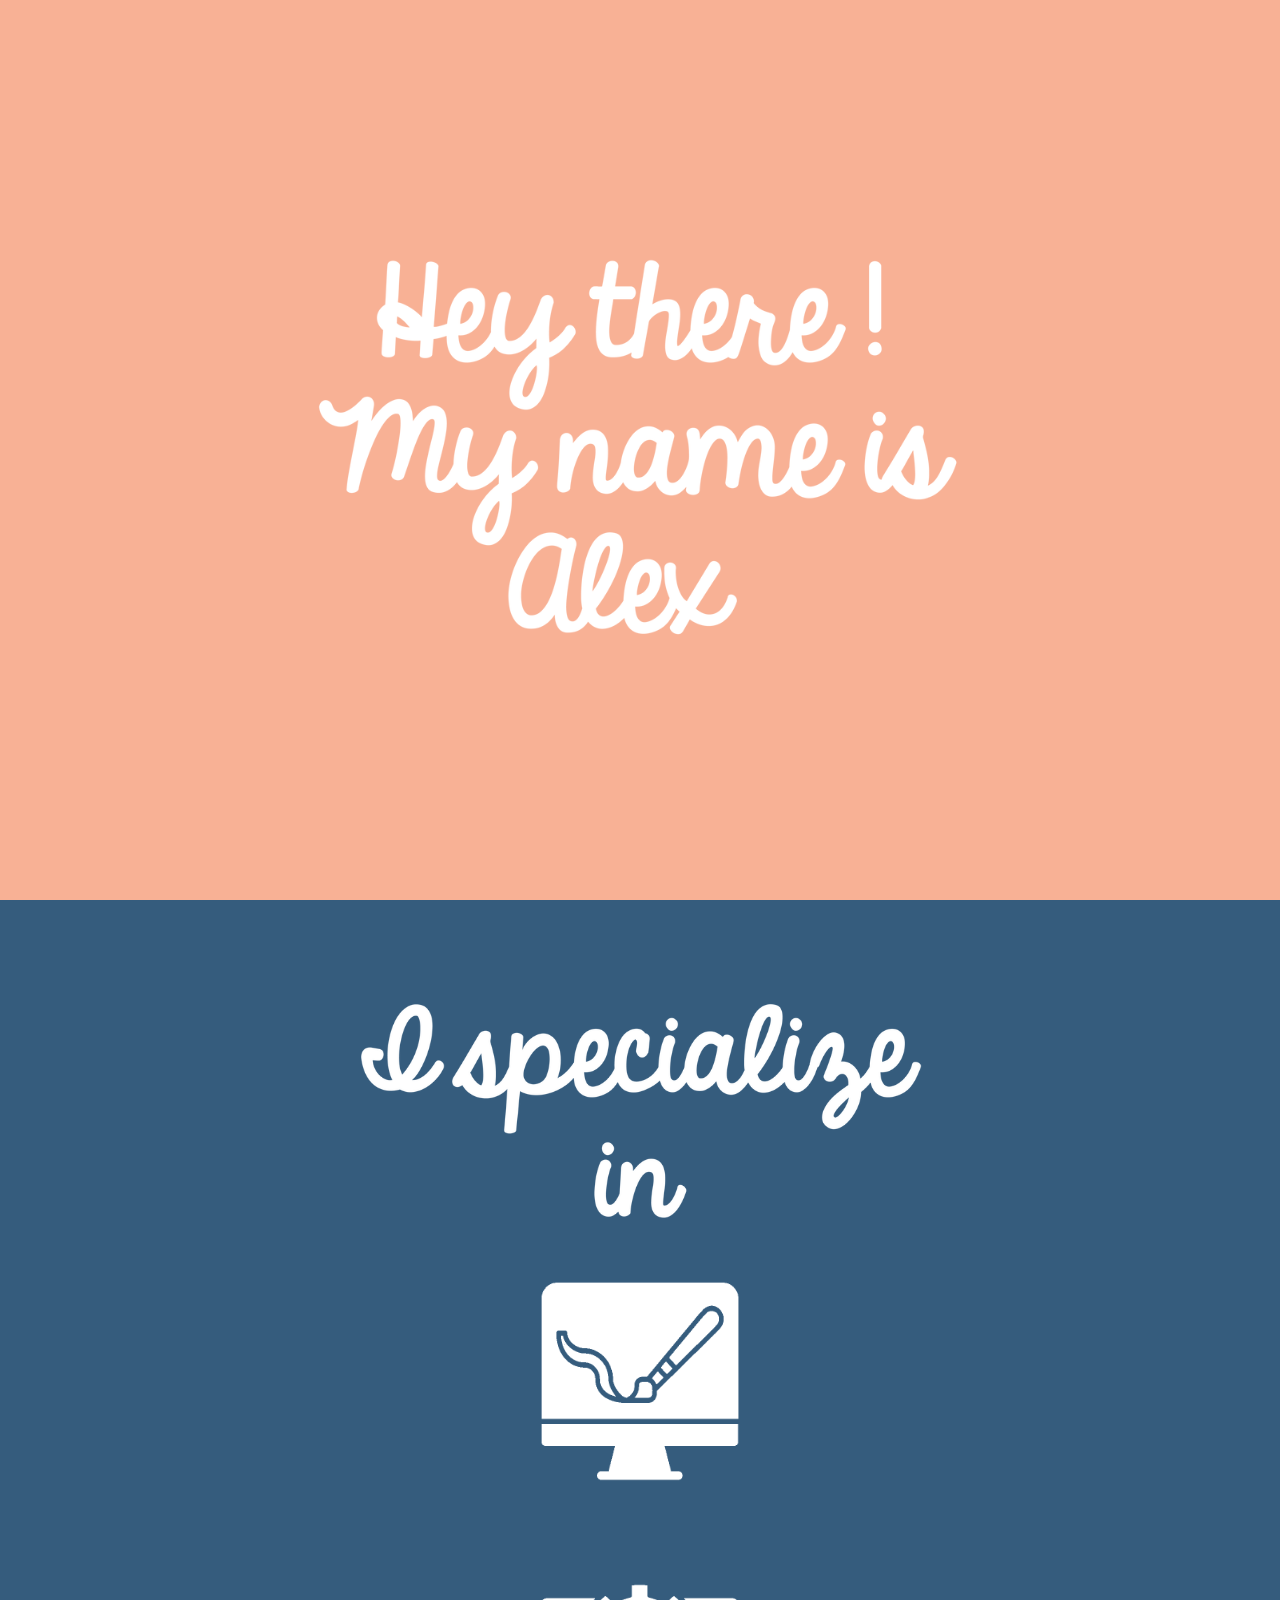
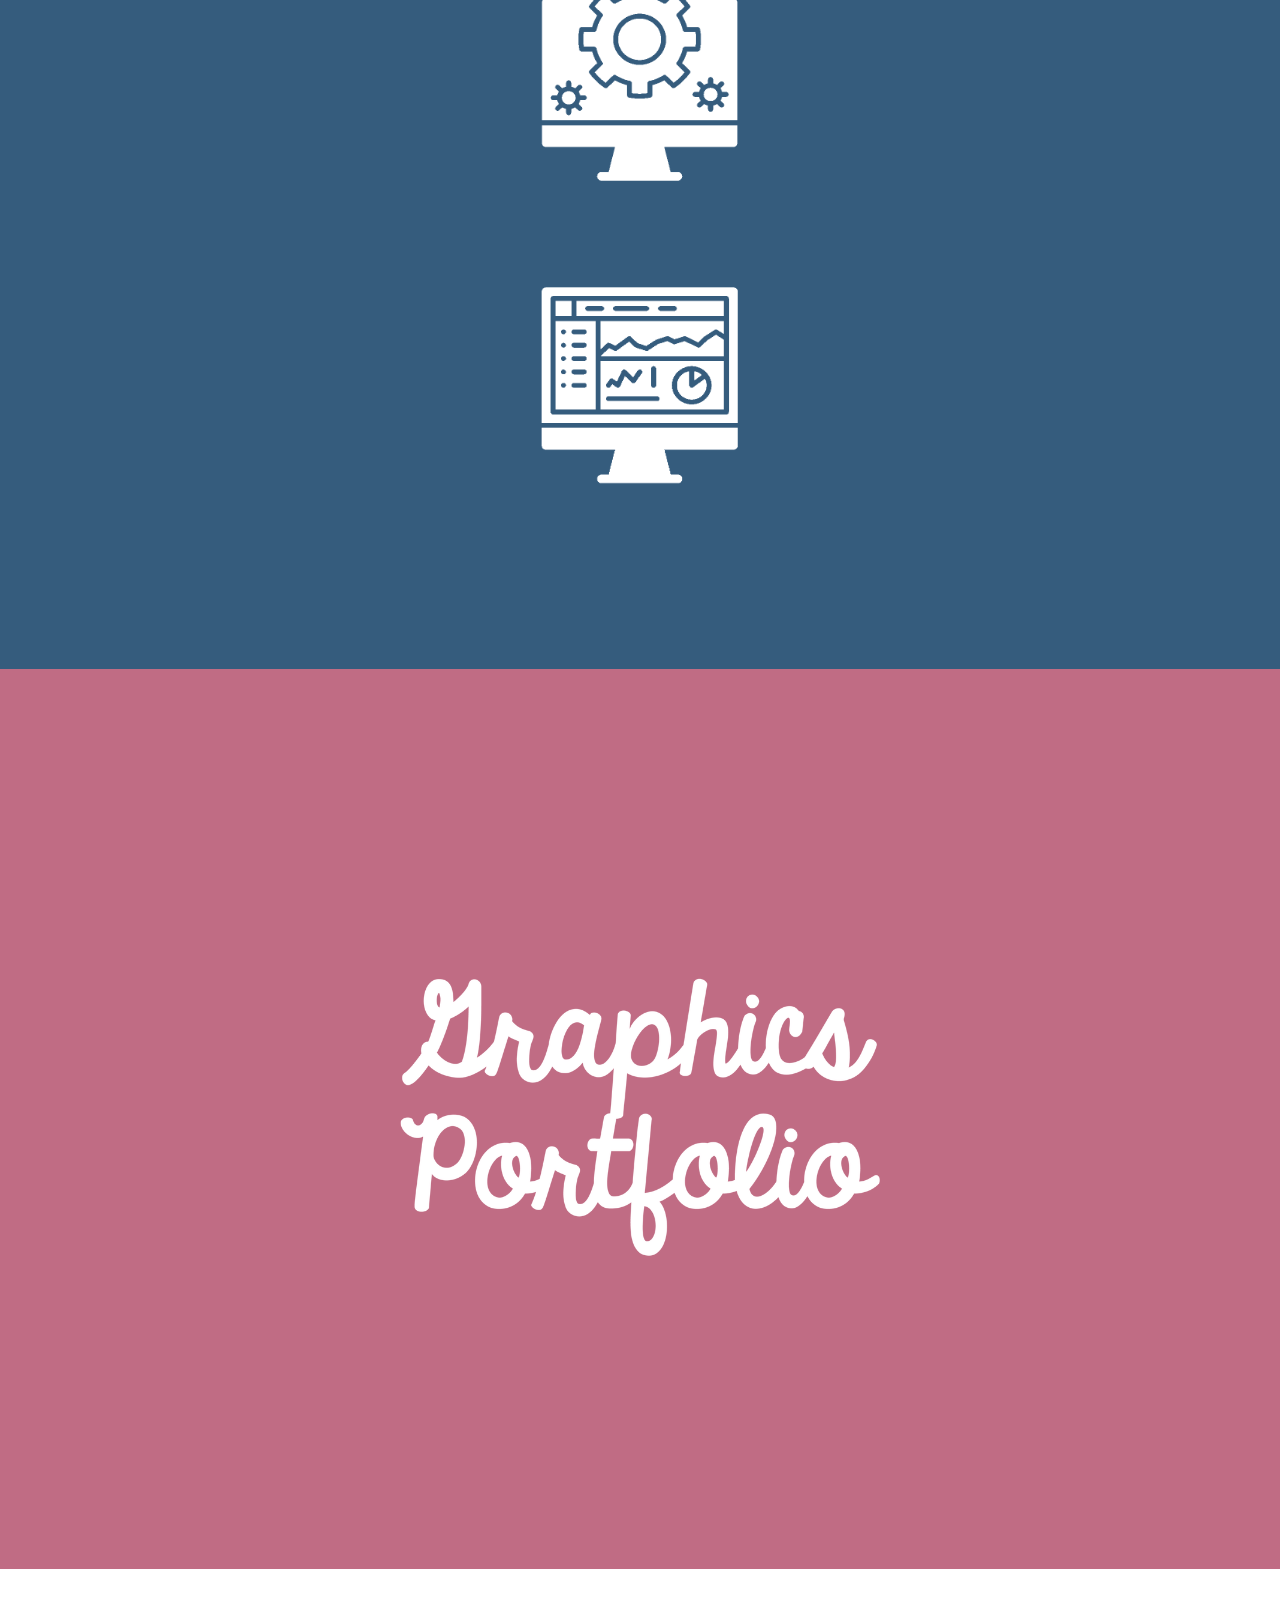
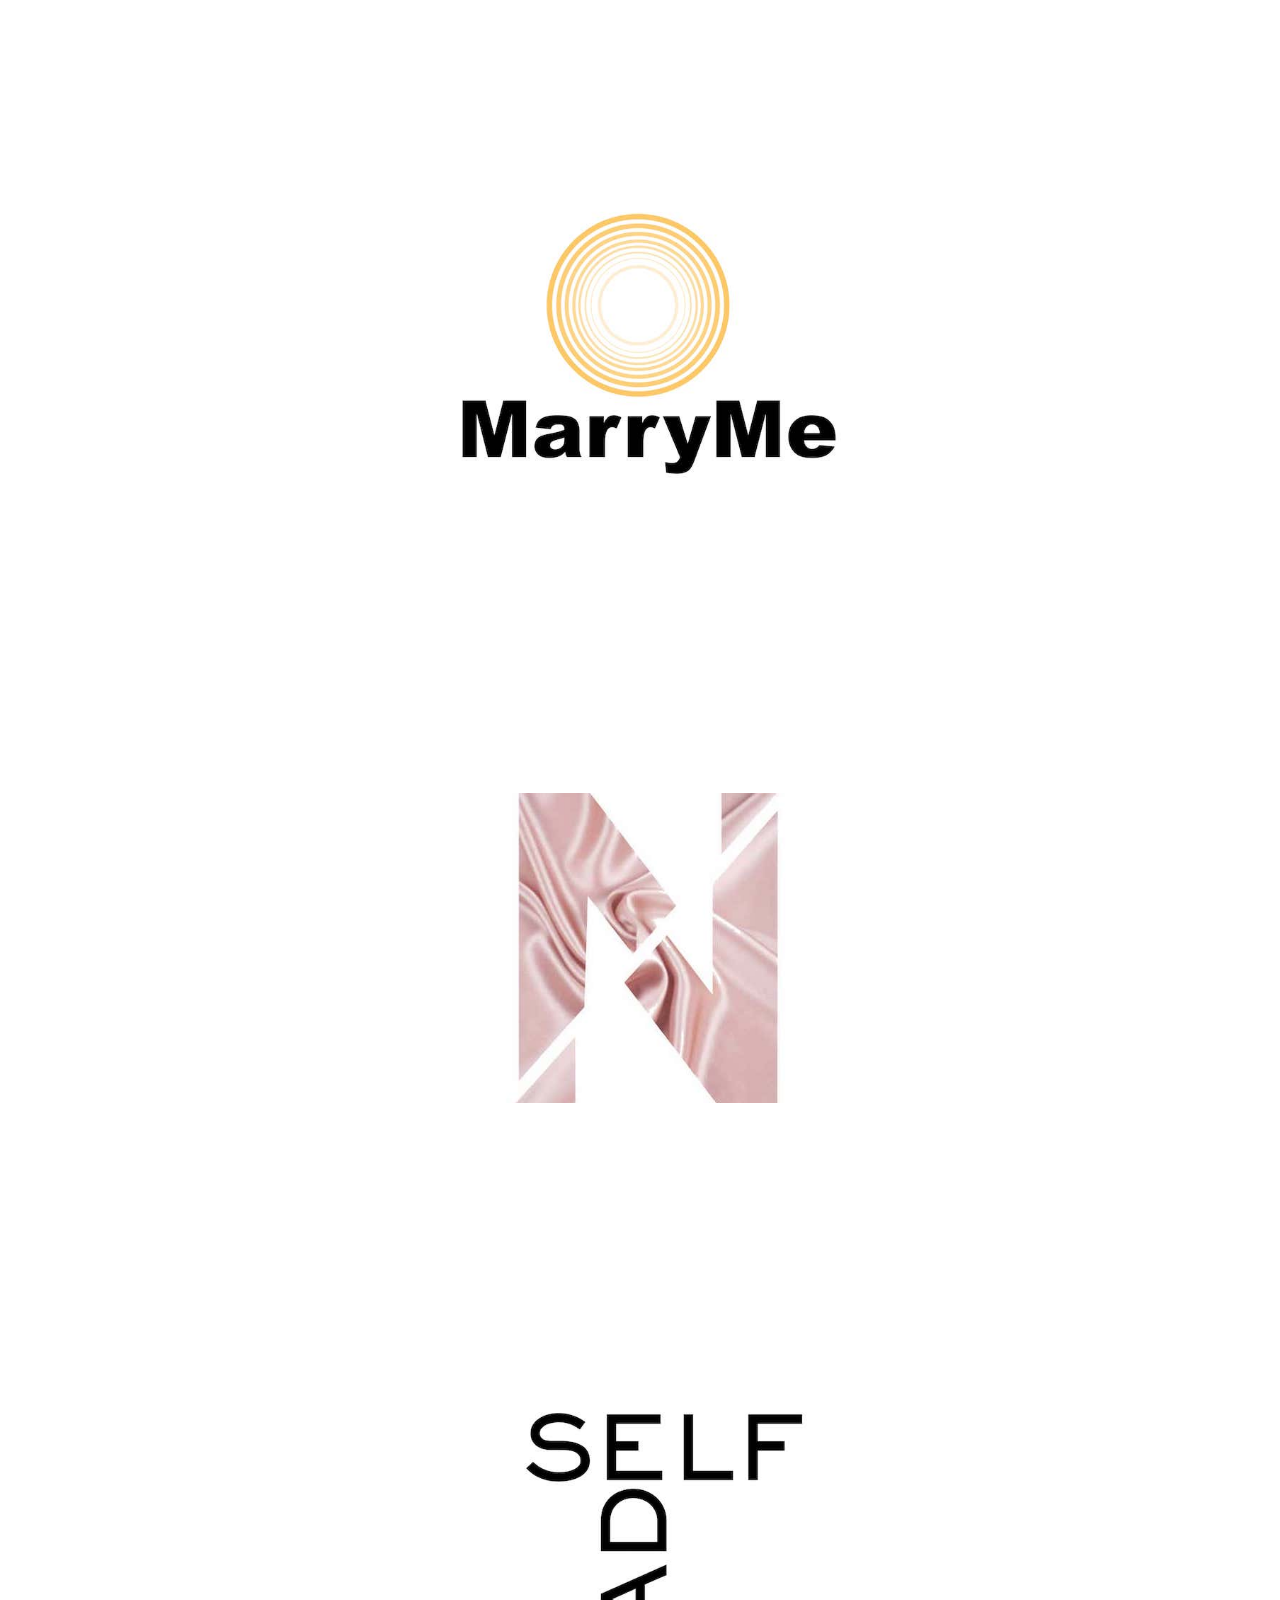
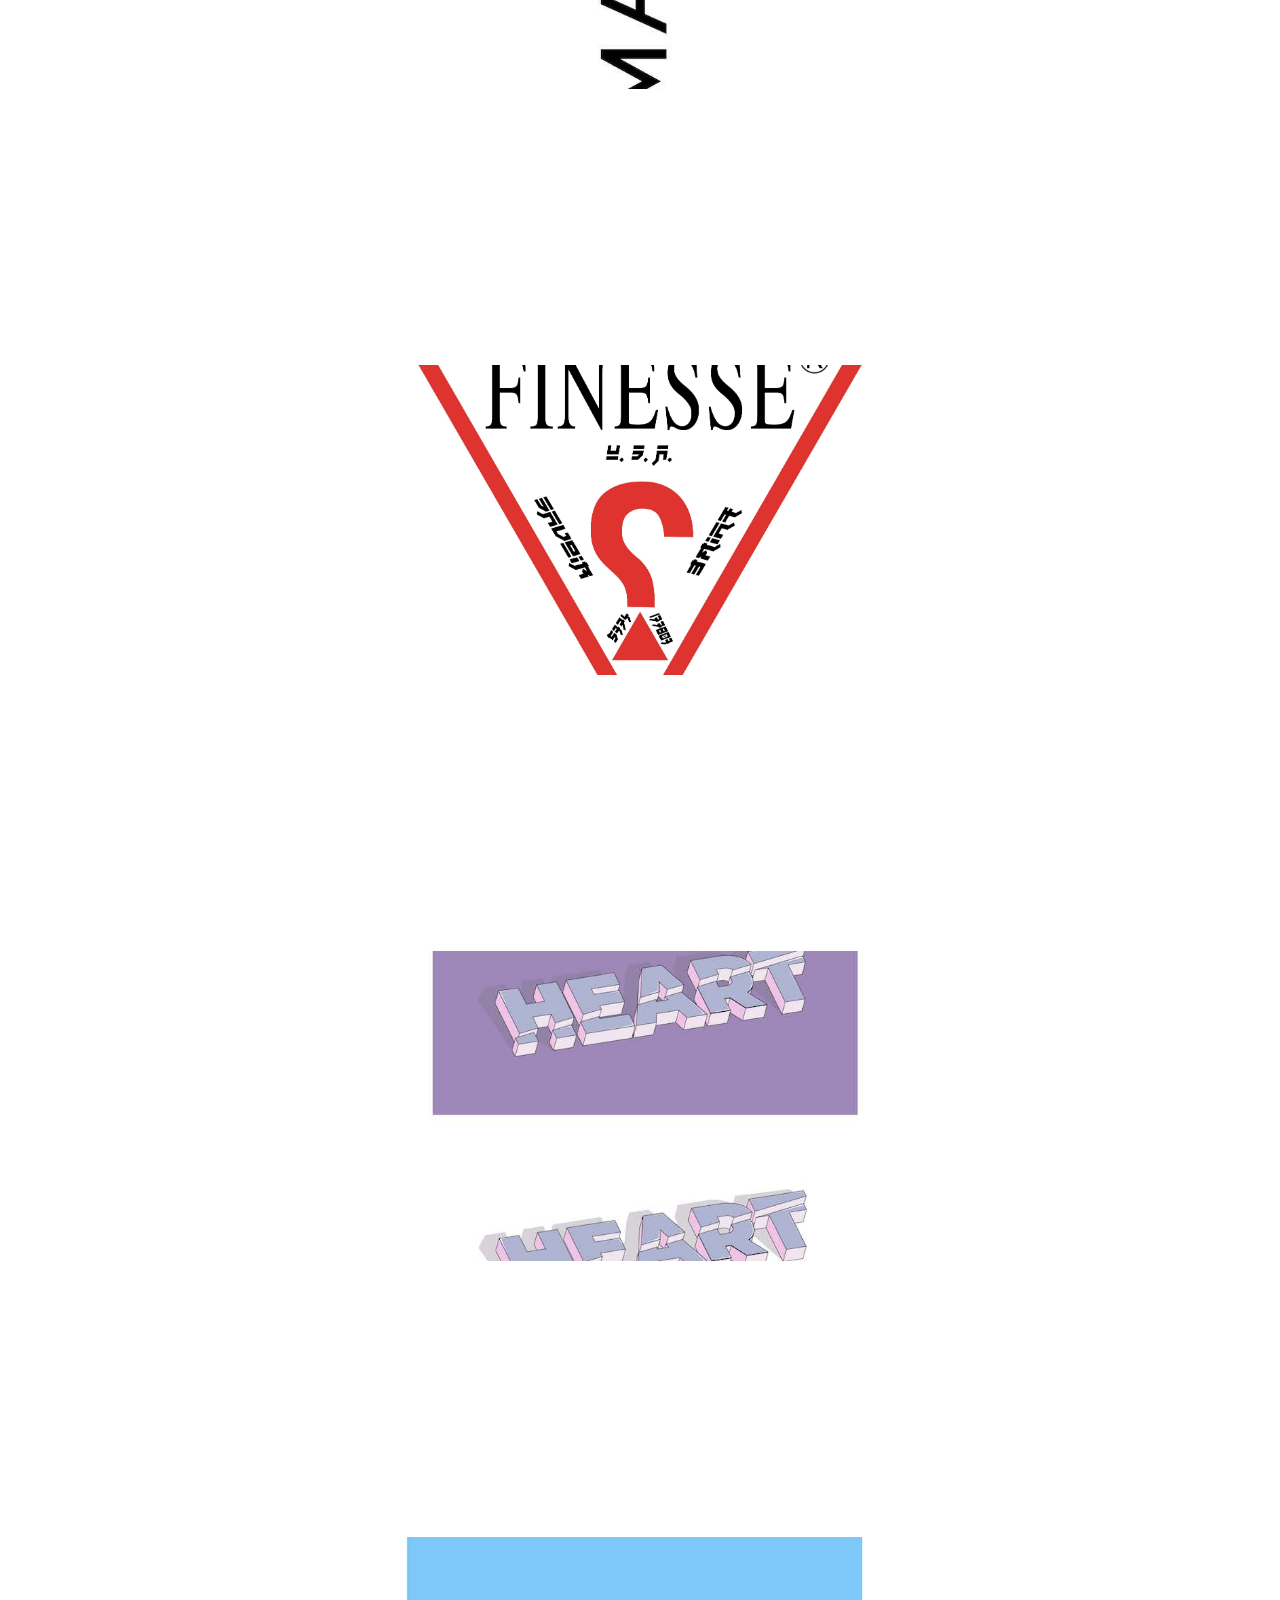
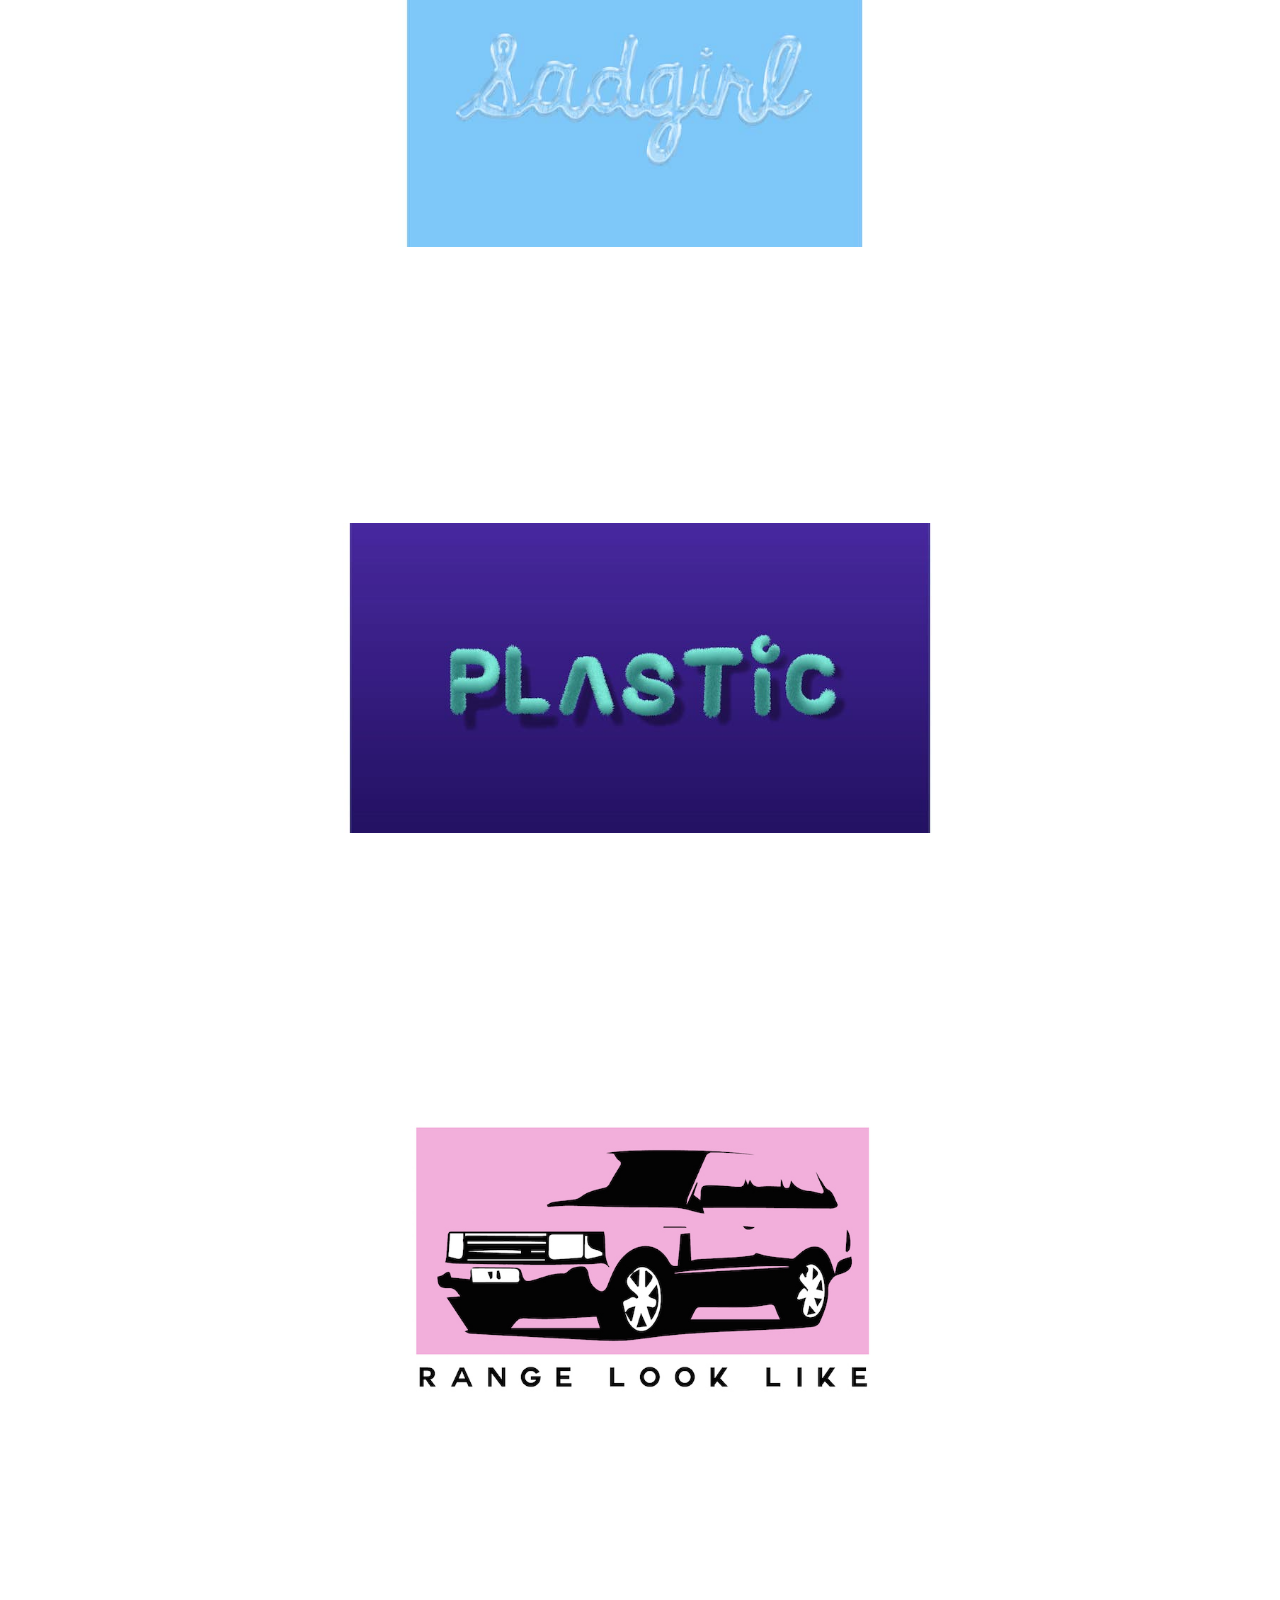
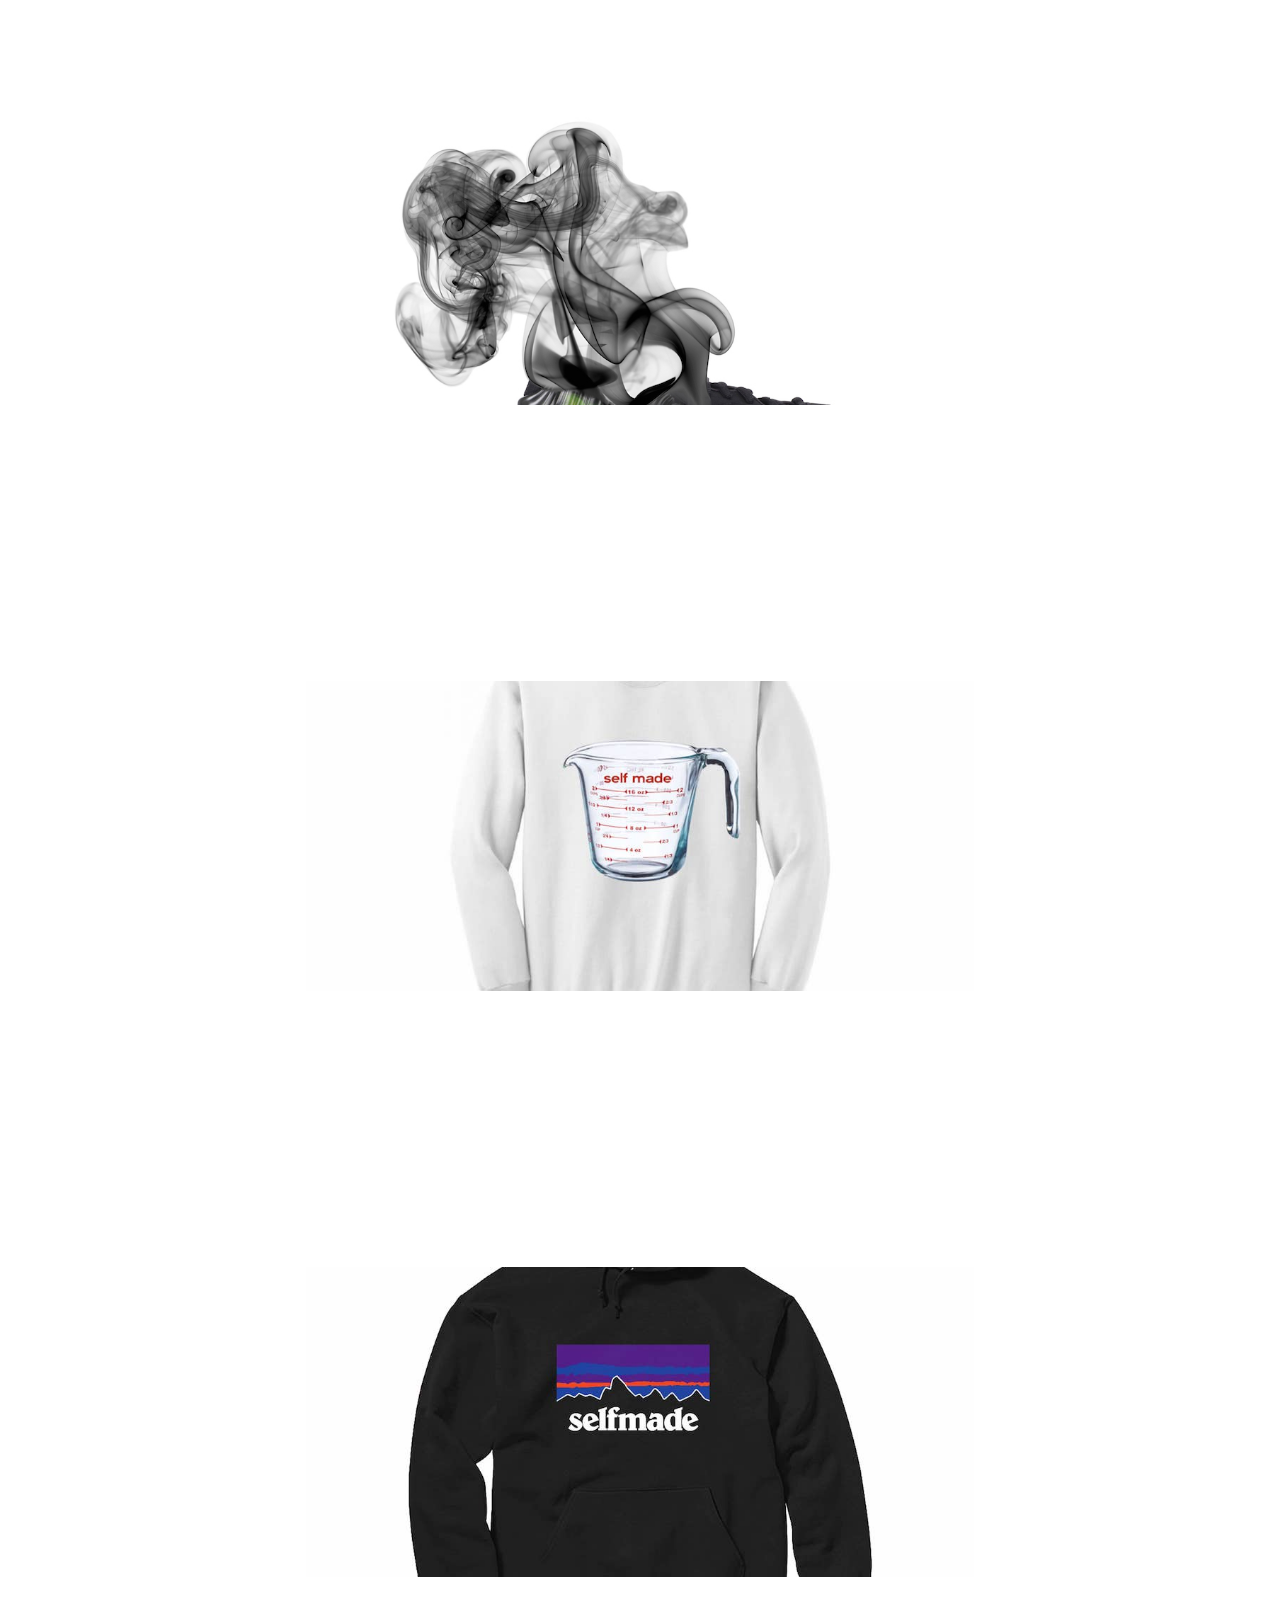
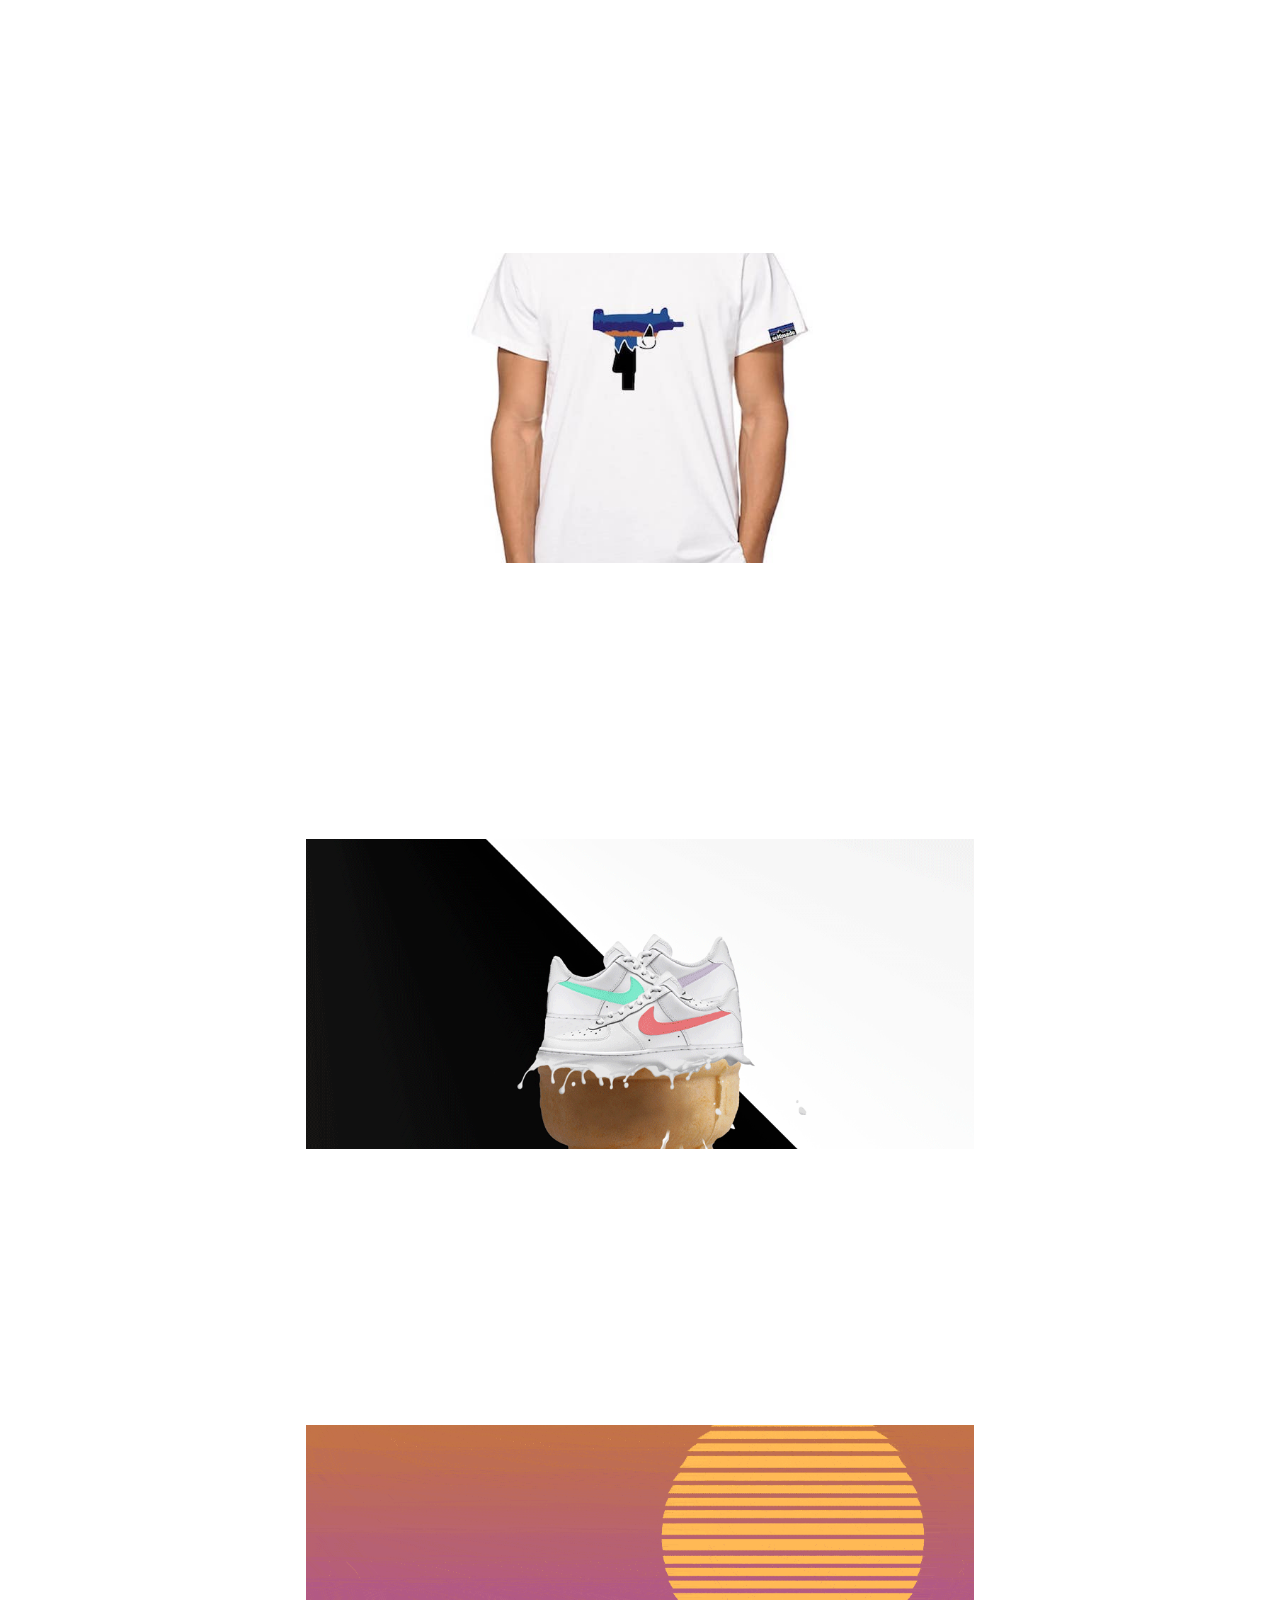
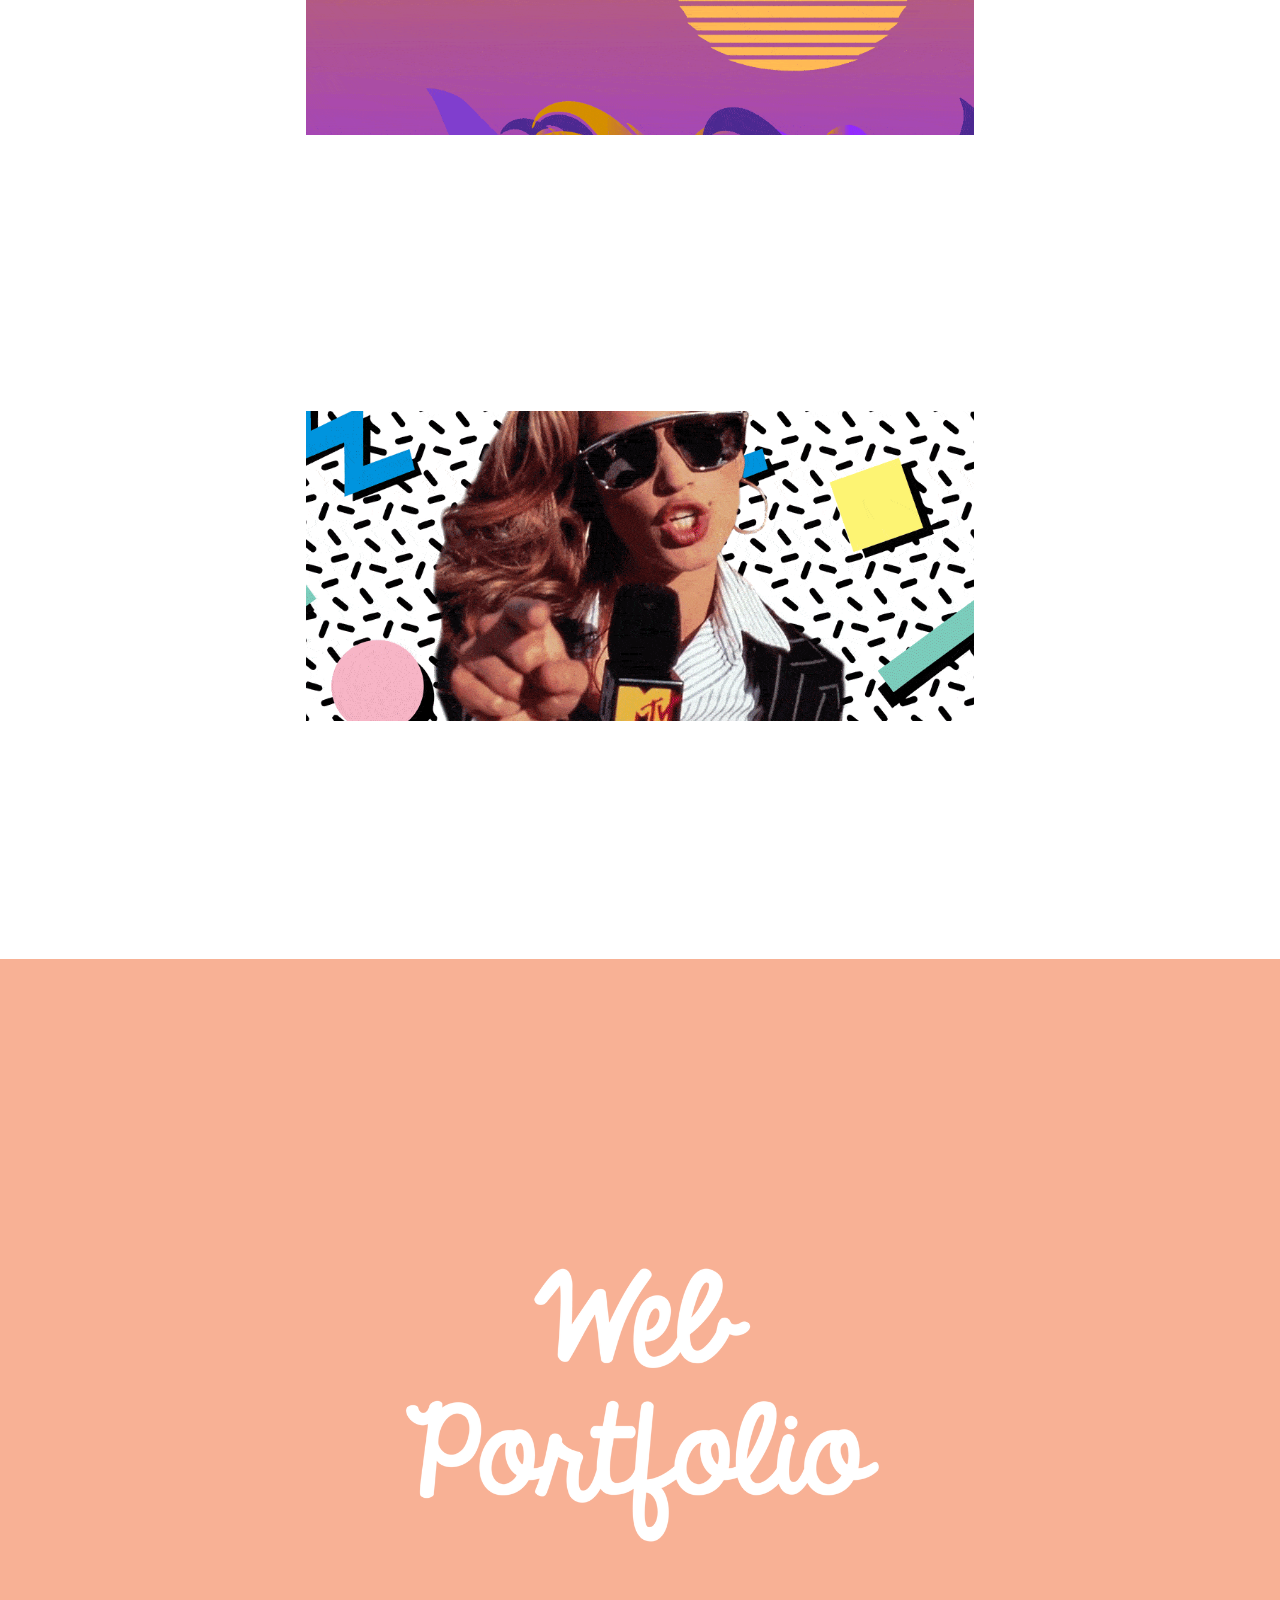
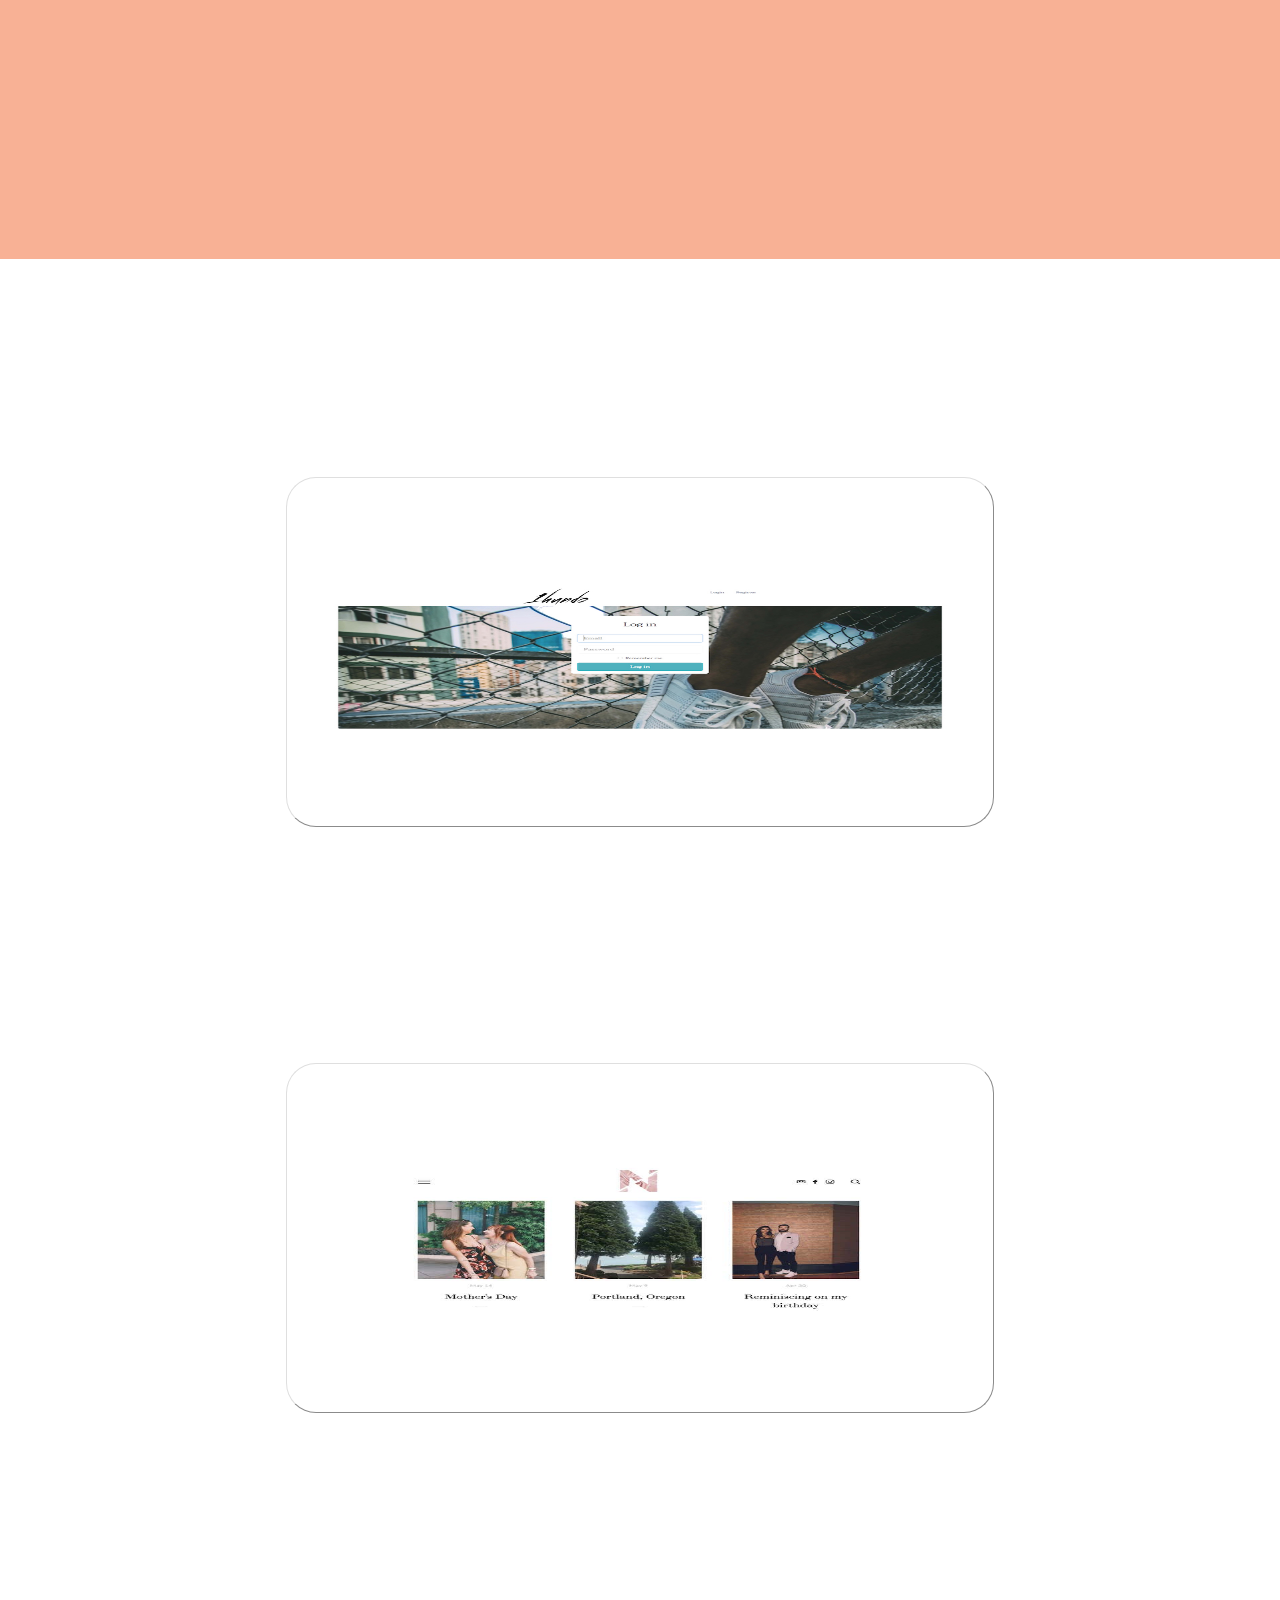
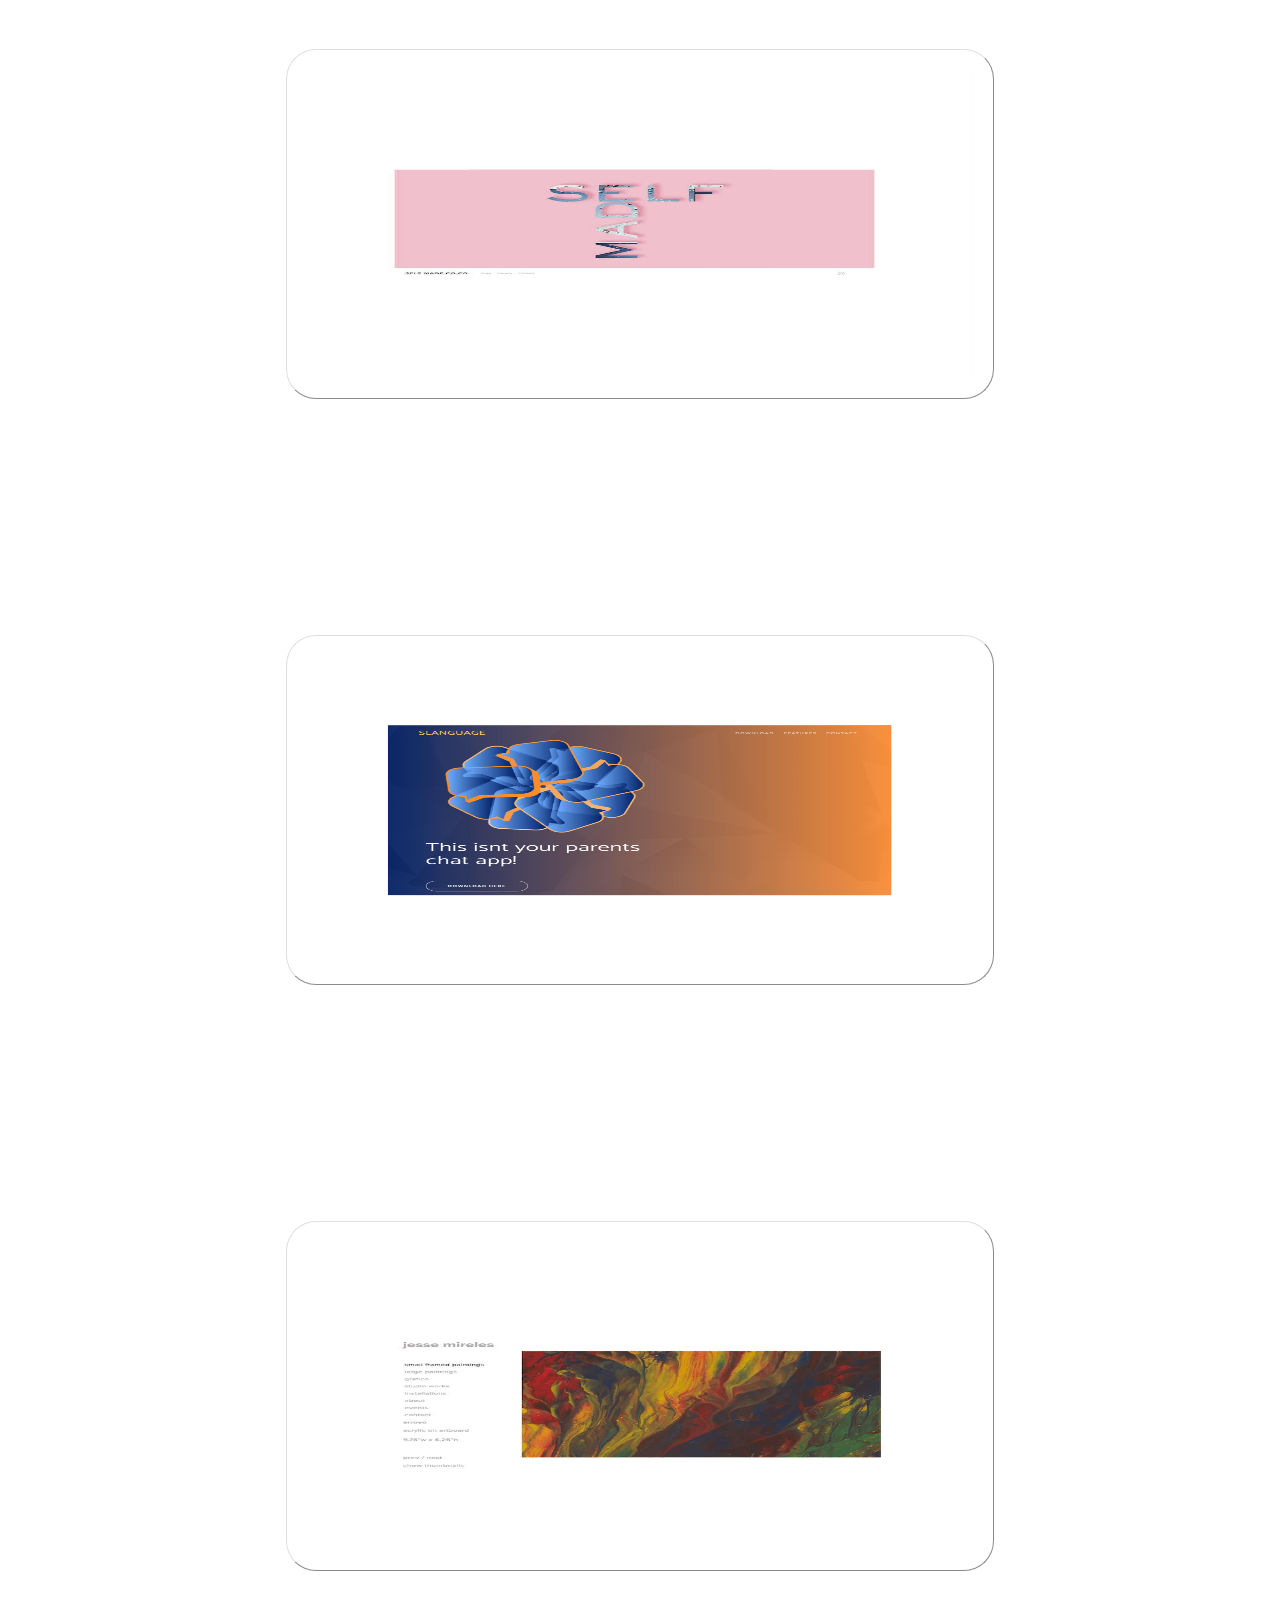
==== mobile.html @ 979cfea8 "added text animation images css mobile site" ====
<!DOCTYPE html>
<html>
<head>
    <meta charset="utf-8">
    <meta http-equiv="X-UA-Compatible" content="IE=edge">
    <meta name="viewport" content="width=device-width, initial-scale=1">
    <meta http-equiv="Cache-Control" content="max-age=345600">
    <title>Alexander Mireles</title>
    <link rel="stylesheet" href="http://maxcdn.bootstrapcdn.com/font-awesome/4.6.0/css/font-awesome.min.css">
    <link rel="stylesheet" href="styles.css">
    <link rel="stylesheet" href="https://cdnjs.cloudflare.com/ajax/libs/animate.css/3.7.0/animate.min.css">
    <link href="https://fonts.googleapis.com/css?family=Roboto+Slab" rel="stylesheet">
    <link rel="shortcut icon" type="image/png" href="img/favicon.png">
</head>

<body>




	<section class="hero">
		<div class="intro">
		<img class="animated fadeInDown alexintro" src="img/hey.png">
    </div>

	</section>
  <section class="hero1">
    <div class="oview">
    <img class="animated fadeIn overview" src="img/overview.png">
    <br>
    <br>
    <br>
    <br>
    <div id="odes">
    <img class="animated pulse ovi" src="img/design.png">
    <br>
    <br>
    <br>
    <p class="text">Design</p>
    <br>
    <br>
    </div>
    <div id="odev">
    <img class="animated pulse ovi" src="img/dev.png">
    <br>
    <br>
    <br>
    <p class="text">Development</p>
    <br>
    <br>
    </div>
    <div id="odat">
    <img class="animated pulse ovi" src="img/data.png">
    <br>
    <br>
    <br>
    <br>
    <p class="text">Digital Marketing | Analytics</p>
    </div>
    </div>
  </section>
  <section class="hero2">
		<div class="graphics">
	  <img class="animate rubberBand graphp" src="img/graphicsp.png">
    </div>
	</section>

	<section class="our-work">


		<ul class="grid">
			<li class="large" style="background-image: url(img/sc1.jpg);"></li>
			<li class="large" style="background-image: url(img/sc2.jpg);"></li>
			<li class="large" style="background-image: url(img/sc3.jpg);"></li>
			<li class="large" style="background-image: url(img/sc4.jpg);"></li>
      <li class="large" style="background-image: url(img/sc5.jpg);"></li>
			<li class="large" style="background-image: url(img/sc6.jpg);"></li>
			<li class="large" style="background-image: url(img/sc7.jpg);"></li>
			<li class="large" style="background-image: url(img/sc8.jpg);"></li>
      <li class="large" style="background-image: url(img/sc9.jpg);"></li>
			<li class="large" style="background-image: url(img/sc10.jpg);"></li>
			<li class="large" style="background-image: url(img/sc11.jpg);"></li>
			<li class="large" style="background-image: url(img/sc12.jpg);"></li>
      <li class="large" style="background-image: url(img/sc13.gif);"></li>
			<li class="large" style="background-image: url(img/sc14.gif);"></li>
			<li class="large" style="background-image: url(img/sc15.gif);"></li>

		</ul>
	</section>
  <section class="hero">
    <div class="background-image">
    <img class="animate rubberBand webp" src="img/webp.png">
  </div>
  </section>
  <section class="our-work">


		<ul class="grid">
      <li class="wo large"><a href="http://www.1hundo.co/"><img class="webby"src="img/wc1.jpg"></a></li>
      <li class="wo large"><a href="https://www.nikinordstrom.com/"><img class="webby"src="img/wc2.jpg"></a></li>
      <li class="wo large"><a href="https://www.selfmadeco.co/"><img class="webby"src="img/wc3.jpg"></a></li>
      <li class="wo large"><a href="https://heuristic-bhabha-fcd670.netlify.com/"><img class="webby"src="img/wc4.jpg"></a></li>
      <li class="wo large"><a href="https://www.jessemireles.net/"><img class="webby"src="img/wc6.jpg"></a></li>
		</ul>
	</section>
  <section class="hero1">
    <div class="bio">
    <img class="animate rubberBand about" src="img/about.png">
    <br>
    <br>
    <br>
    <br>
    <br>
    <br>
    <br>
    <img class="about1" src="img/me.png">
    <br>
    <br>
    <br>
    <br>
    <br>
    <br>
    <br>
    <hr>
    <br>
    <p class="bioinfo">I am a young creative based out of Venice, California. I have always had an affinity for design, but as I grew up, I also realized I have a knack for recognizing trends and patterns in relation to marketing and business strategy in the digital world. I got my start in content writing, social media marketing and graphic design but was introduced to web development three years ago and fell in love with it.<br><br> I am a proverbial Swiss Army Knife in the digital space. I love to work on a myriad of different projects ranging from digital marketing campaigns logo design to full-scale web application development and everything in between. So please don't hesitate to reach out. I'd love to help!</p><br><hr>

    </div>
  </section>



	<footer>
    <img class="animate rubberBand contact" src="img/contact.png">
    <br>
    <br>
    <br>
    <br>
    <br>
    <br>
    <br>
		<ul>
			<li class="small animated pulse"><a href="https://www.linkedin.com/in/alexandermireles/"><img class="contacto2"src="img/linked.png"></a></li>
			<li class="small animated pulse"><a href="mailto:alexandermireles0@gmail.com?subject=Let's%20Work%20Together%20"><img class="contacto1"src="img/email.png"></a></li>
			<li class="small animated pulse"><a href="tel:419-304-6871"><img class="contacto"src="img/phone.png"></a></li>
      </ul>
      <br>
      <br>
      <br>
      <ul>
      <li class="small animated pulse yo"><a href="https://github.com/alexanderjmireles"><img class="contacto3"src="img/github.png"></a></li>
      <li class="small animated pulse yo"><a href="https://www.behance.net/alexanderm142c"><img class="contacto4"src="img/be.png"></a></li>
      <li class="small animated pulse yo"><a href="https://twitter.com/alexcantcode"><img class="contacto5"src="img/twitt.png"></a></li>
		  </ul>
    <div id="footercopy">
    <h3>Copyright &copy; 2018 Alexander Mireles All Rights Reserved</h3>
    </div>
	</footer>

</body>

</html>
---- styles.css ----
/*-------------
 	Portrait tab
-------------*/
@media (min-width: 768px) and (max-width: 1024px) {}
*{
	margin: 0;
	padding: 0;
	box-sizing: border-box;
}

html{
	font: normal 16px sans-serif;
	color: #555;
}

ul, nav{
	list-style: none;
}




	section{
		padding: 100px 50px;
		overflow: hidden;
		display: flex;
		flex-direction: column;
		align-items: center;

	}



ul.grid{
	width: 100%;
	display: flex;
	flex-wrap: wrap;
	justify-content: center;
}





/*----------------
 	Hero Section
----------------*/

.hero{
	position: relative;
	justify-content: center;
	min-height: 100vh;
	background-color: #F8B195;
	text-align: center;
	color: #ffffff;
}

.hero1{
	position: relative;
	justify-content: center;
	min-height: 100vh;
	background-color: #355C7D;
	text-align: center;
	color: #ffffff;
}

.hero2{
	position: relative;
	justify-content: center;
	min-height: 100vh;
	background-color: #C06C84;
	text-align: center;
	color: #ffffff;
}


.animated.fadeInDown {
	animation-duration: 2s;


}
.alexintro {
	height: 80%;
	width: 80%;
}

.overview {
	height: 70%;
	width: 70%;
}
.ovi {
	width: 200px;
	height: 200px;
}

.animated.fadeIn {
	animation-duration: 1s;
  animation-delay: 3s;


}


#odes .text {
	font-size: 40px;
	opacity:0;
  transition:opacity 1s linear;
	color: #ffffff;
	font-family: 'Roboto Slab', serif;
	font-size: 20px;
}

#odes:hover .text {
	opacity:1;
}

#odev .text {
	font-size: 40px;
	opacity:0;
  transition:opacity 1s linear;
	color: #ffffff;
	font-family: 'Roboto Slab', serif;
	font-size: 20px;
}

#odev:hover .text {
	opacity:1;
}

#odat .text {
	font-size: 40px;
	opacity:0;
  transition:opacity 1s linear;
	color: #ffffff;
	font-family: 'Roboto Slab', serif;
	font-size: 20px;
}

#odat:hover .text {
	opacity:1;
}


/* ------------------
graphics intro slide
 -------------------*/

.graphp {

	height: 60%;
	width: 60%;

}

/* ------------------
web intro slide
 -------------------*/
.webp {

	height: 60%;
	width: 60%;

}
.animate.rubberBand {
	animation-duration: 0s;
  animation-delay: 0s;
}
.animate.rubberBand:hover {
	animation-duration: 1s;
  animation-delay: 0s;
	animation-iteration-count: infinite;

}
/*--------------------
 	Our Work Section
---------------------*/
.wo {
		border-style: outset;
		border-width: thin;
		border-color: #dfdfdf;
		border-radius: 30px;
	}
	a:visited {
		color: #dfdfdf;
	}
.оur-work{
	background-color: #fff;
}

.our-work .grid li{
	padding: 20px;
	height: 350px;
	background-clip: content-box;
	background-size: cover;
	background-position: center;
	background-color: #fff;
}

.our-work .grid li.small{
	flex-basis: 60%;
	margin-top: 10%;
	margin-left: 40%;
}

.our-work .grid li.large{
	flex-basis: 60%;
	margin-top: 10%;
	margin-bottom: 10%;
}
.webby {
	height: 100%;
	width: 100%;
}
/*-------------
 	about
-------------*/
.bio {
	width: 80%;
}
.about {
	height: 45%;
	width: 45%;

}
.about1 {
	height: 80%;
	width: 60%;
	border-radius: 2%;

}


.bioinfo {
				color: #ffffff;
        font-family: 'Roboto Slab', serif;
        font-size: 14px;
        text-align: center;
}
/*-------------
 	Footer
-------------*/
.contact {
	height: 50%;
	width: 50%;
}
footer{
	display: flex;
	flex-direction: column;
	align-items: center;
	text-align: center;
	color: #fff;
	background-color: #C06C84;
	padding: 60px 0px;
}

 footer ul{
	display: flex;
	margin-bottom: 25px;
	font-size: 32px;
}

footer ul li{
	margin: 0 8px;
}

footer ul li:first-child{
	margin-left: 0;
}

footer ul li:last-child{
	margin-right: 0;
}

footer p{
	text-transform: uppercase;
	font-size: 14px;
	color: rgba(255,255,255,0.6);
	margin-bottom: 10px;
}

footer p a{
	color: #fff;
}

#footercopy {
	margin-top: 25%;
	font-size: 20px;
	color: #ffffff;
	font-family: 'Roboto Slab', serif;
}
.animated.pulse {
	animation-duration: 0s;
  animation-delay: 0s;

}

.animated.pulse:hover {
	animation-duration: .5s;
  animation-delay: 0s;
	animation-iteration-count: infinite;

}

.contacto {
	width: 100px;
	height: 100px;
	margin-left: 51%;
}
.contacto1 {
	width: 100px;
	height: 100px;
	margin-left: 19%;
}
.contacto2 {
	width: 100px;
	height: 100px;
  margin-left: -72%;
}
.contacto3 {
	width: 100px;
	height: 100px;
	margin-left: -72%;
}
.contacto4 {
	width: 100px;
	height: 100px;
	margin-left: 19%;
}
.contacto5 {
	width: 100px;
	height: 100px;
	margin-left: 55%;
}

/*-------------
 	Portrait phone
-------------*/

@media (min-width: 320px) and (max-width: 480px){

	section{
		padding: 80px 30px;
		display: flex;
		flex-direction: column;
		align-items: center;

	}

	.hero{
		min-height: 600px;
	}
	.hero1{
		position: relative;
		justify-content: center;
		min-height: 100vh;
		background-color: #355C7D;
		text-align: center;
		color: #ffffff;
	}

	.hero2{
		position: relative;
		justify-content: center;
		min-height: 600px;
		background-color: #C06C84;
		text-align: center;
		color: #ffffff;
	}


.alexintro {
	height: 80%;
	width: 80%;
}

.overview {
	height: 70%;
	width: 70%;
}
.ovi {
	width: 100px;
	height: 100px;
}
#odes .text {
	font-size: 20px;
}
#odev .text {
	font-size: 20px;
}
#odat .text {
	font-size: 20px;
}
.graphp {
	height: 65%;
	width: 65%;
}
.our-work .grid li.small,
.our-work .grid li.large{
	flex-basis: 100%;
}

.webp {

	height: 65%;
	width: 65%;

}
.about {
	height: 45%;
	width: 45%;

}
footer{
	padding: 80px 5px;
}
.contact {
	height: 45%;
	width: 45%;
}
.contacto {
	width: 50px;
	height: 50px;
	margin-left: 51%;
}
.contacto1 {
	width: 50px;
	height: 50px;
	margin-left: 19%;
}
.contacto2 {
	width: 50px;
	height: 50px;
  margin-left: -72%;
}
.contacto3 {
	width: 50px;
	height: 50px;
	margin-left: -72%;
}
.contacto4 {
	width: 50px;
	height: 50px;
	margin-left: 19%;
}
.contacto5 {
	width: 50px;
	height: 50px;
	margin-left: 55%;
}
#footercopy {
	margin-top: 25%;
	font-size: 10px;
}
}
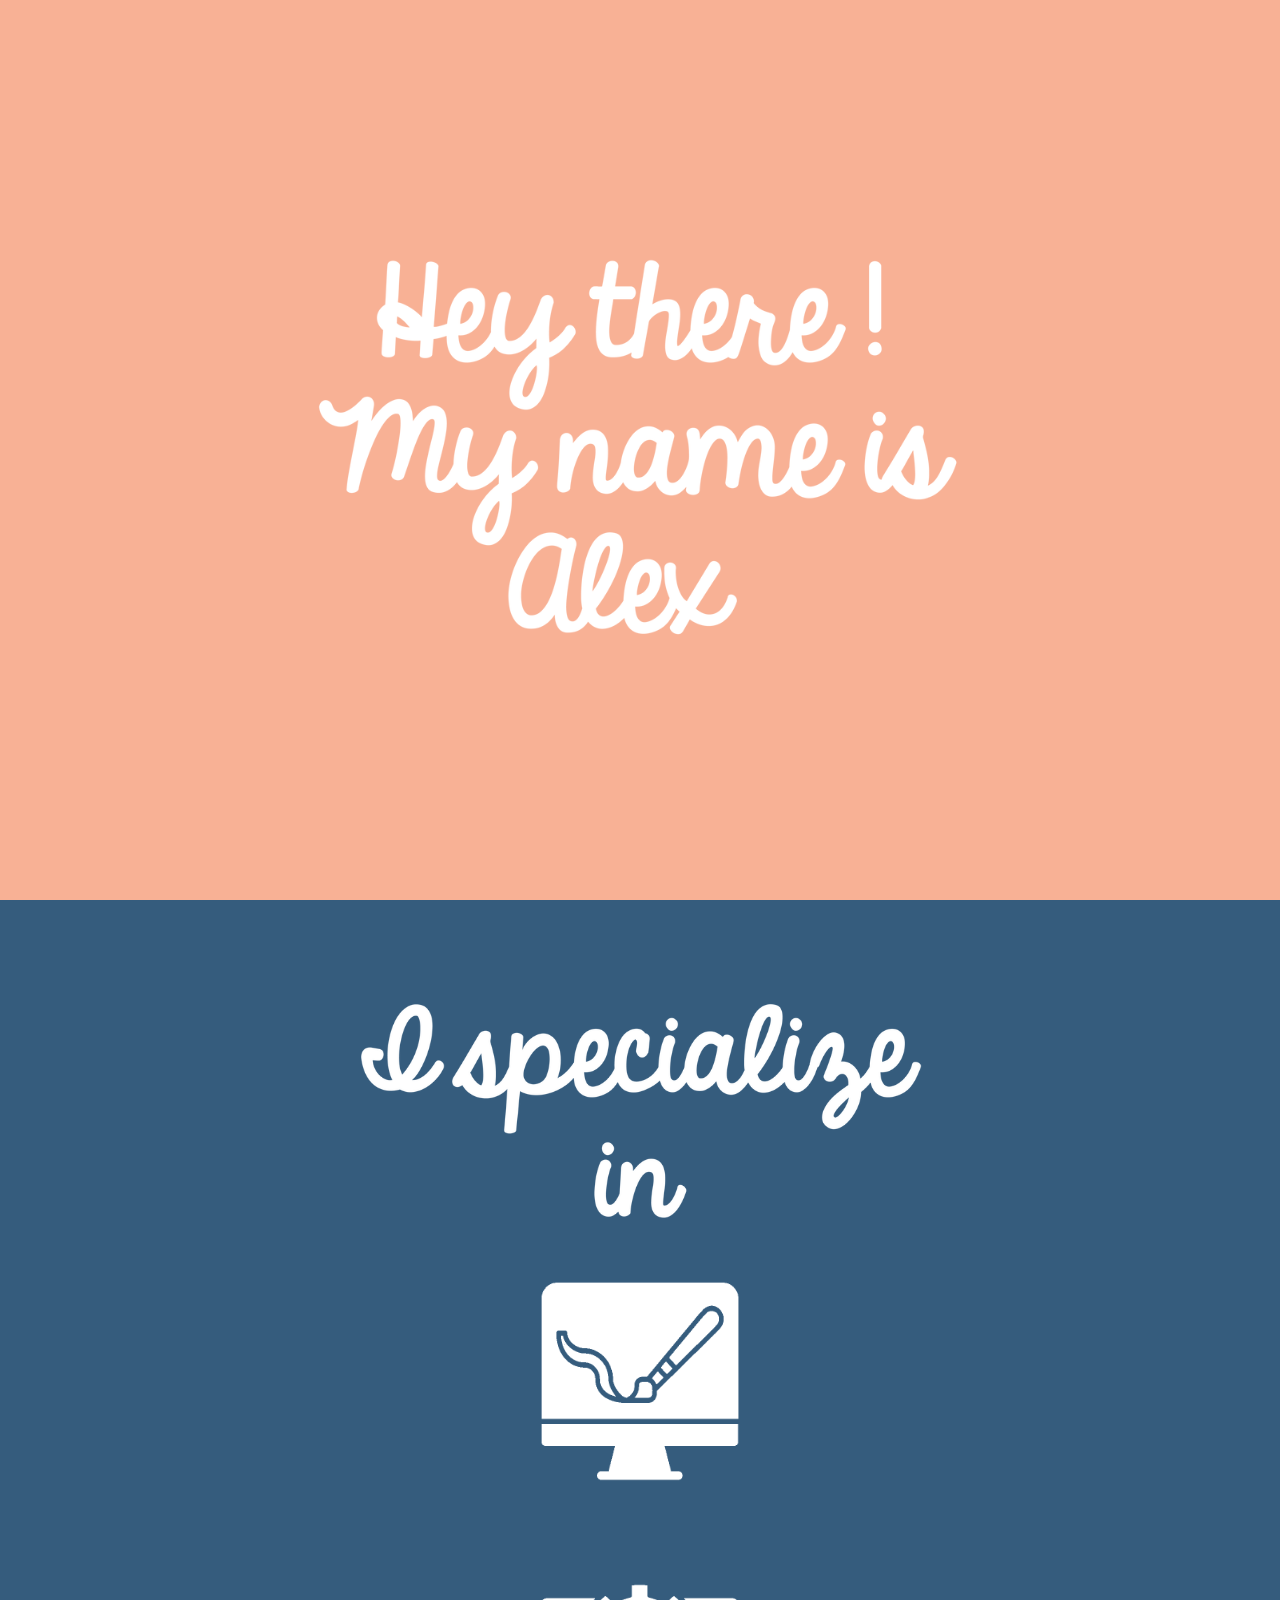
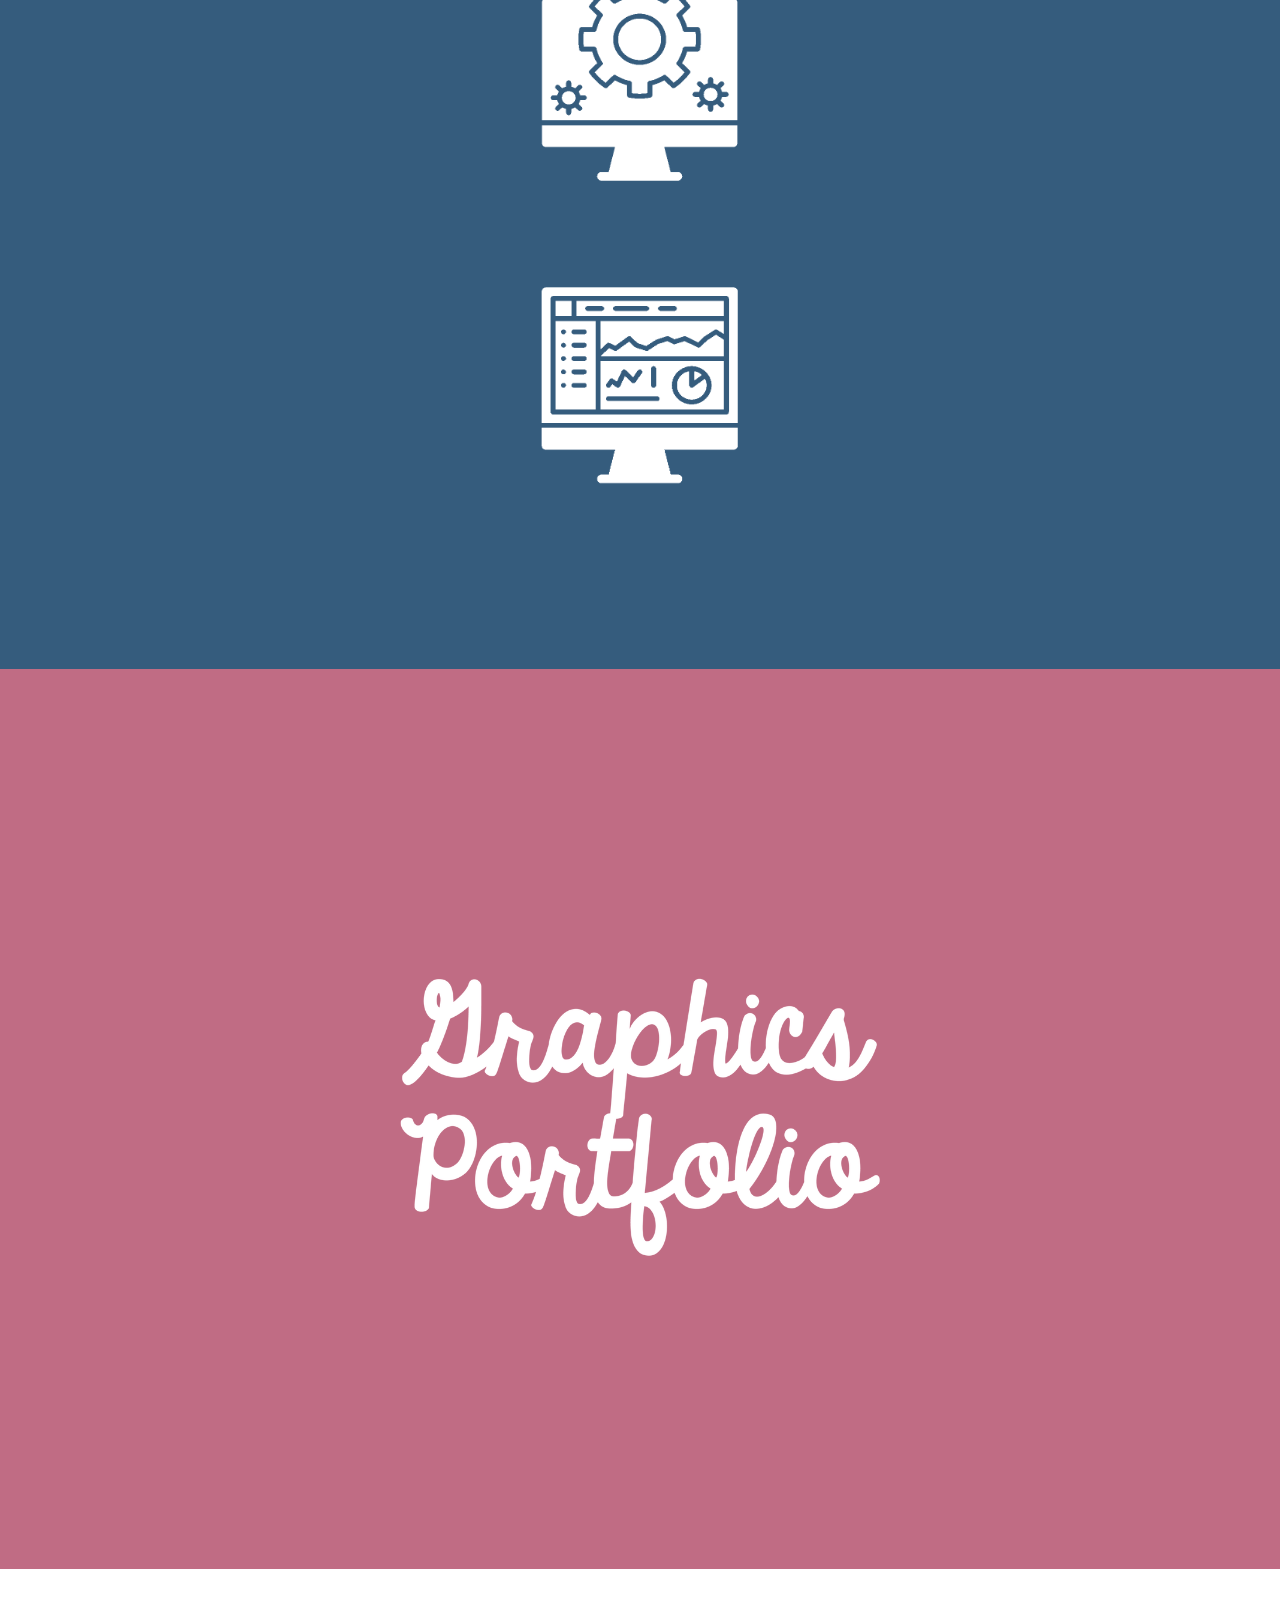
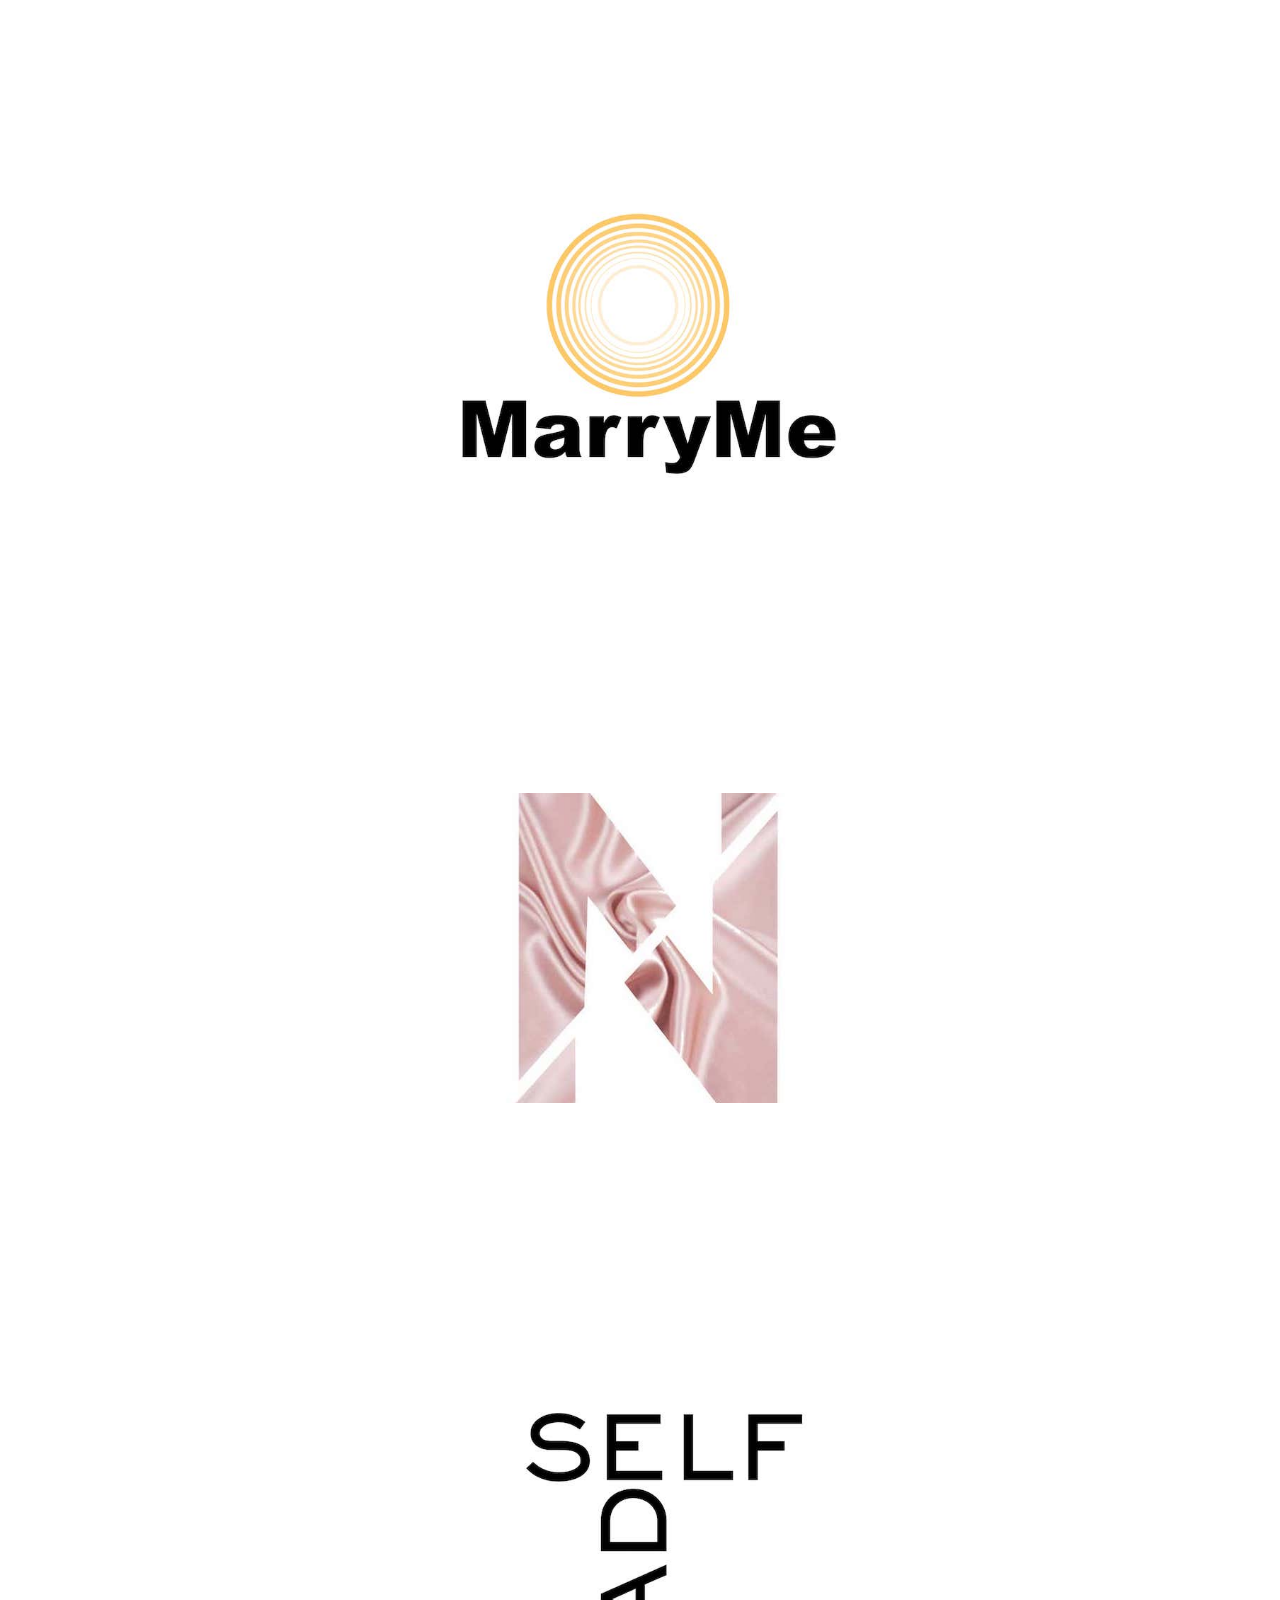
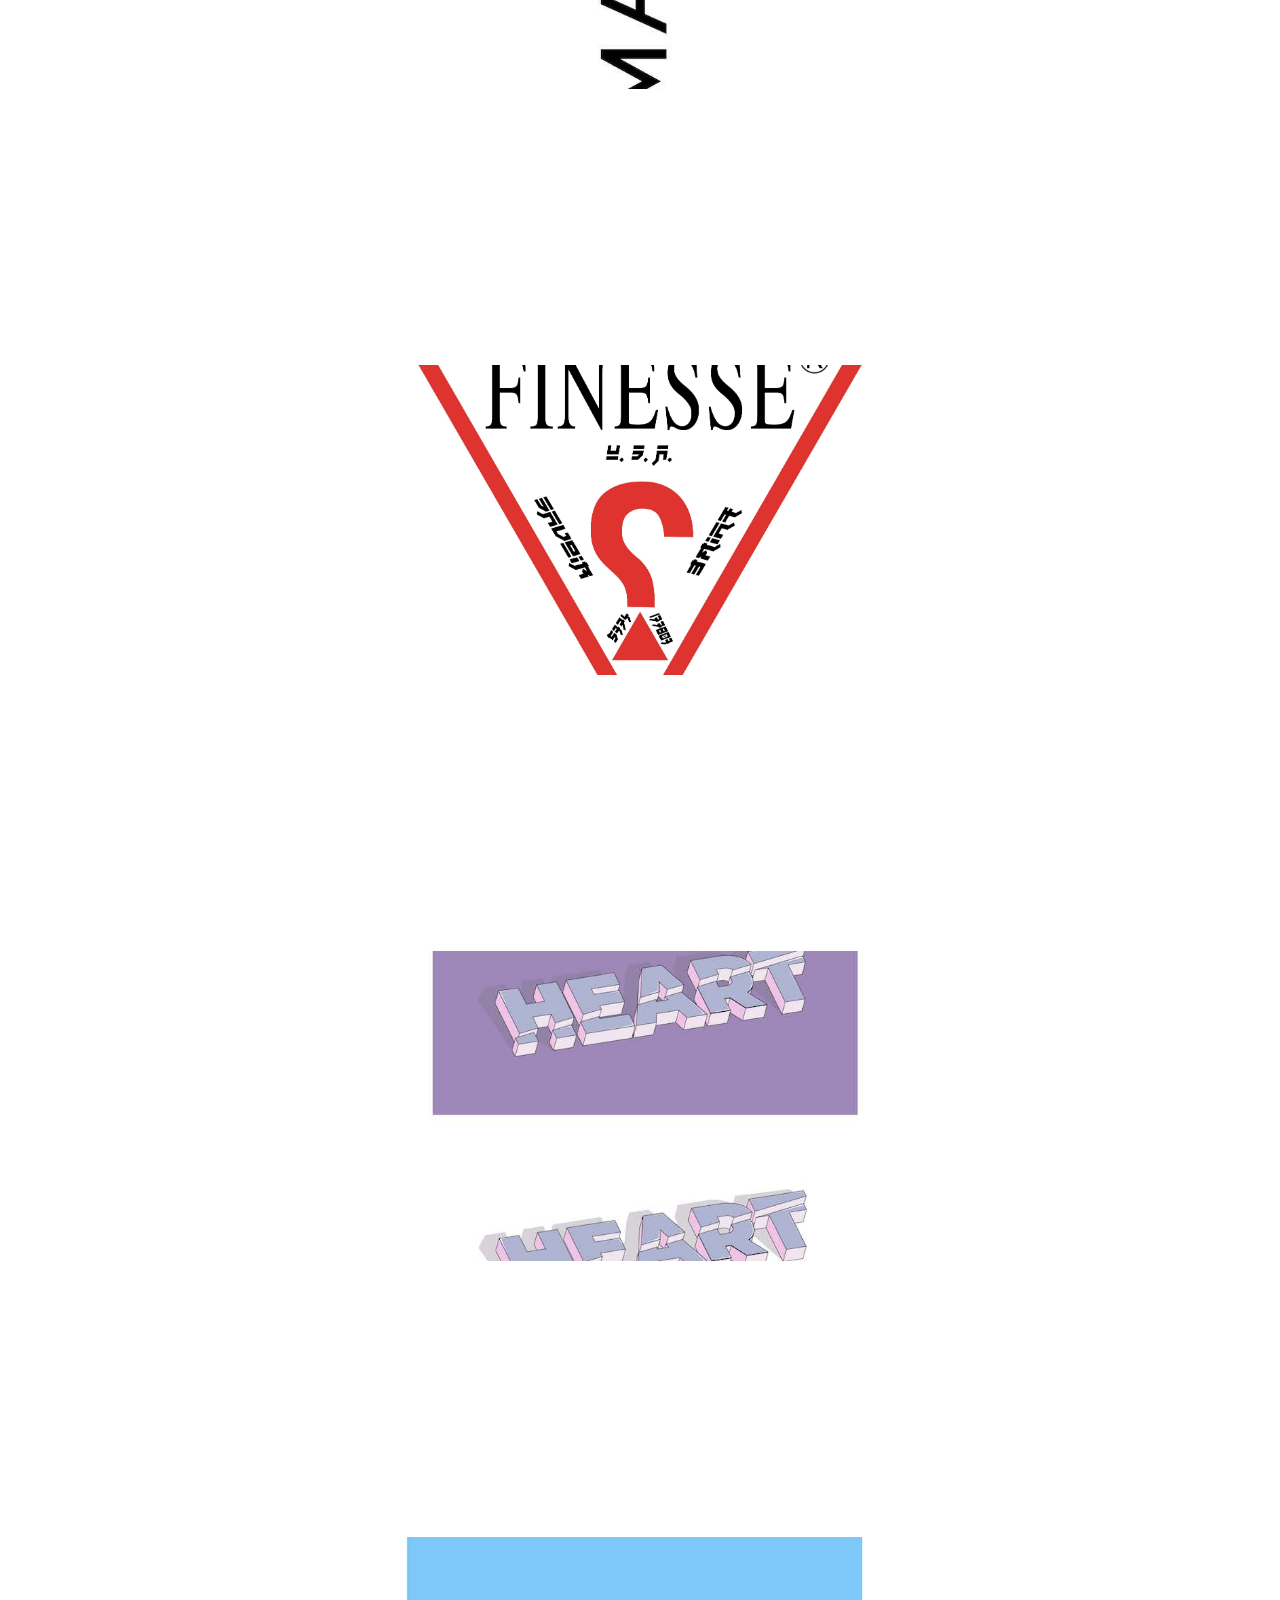
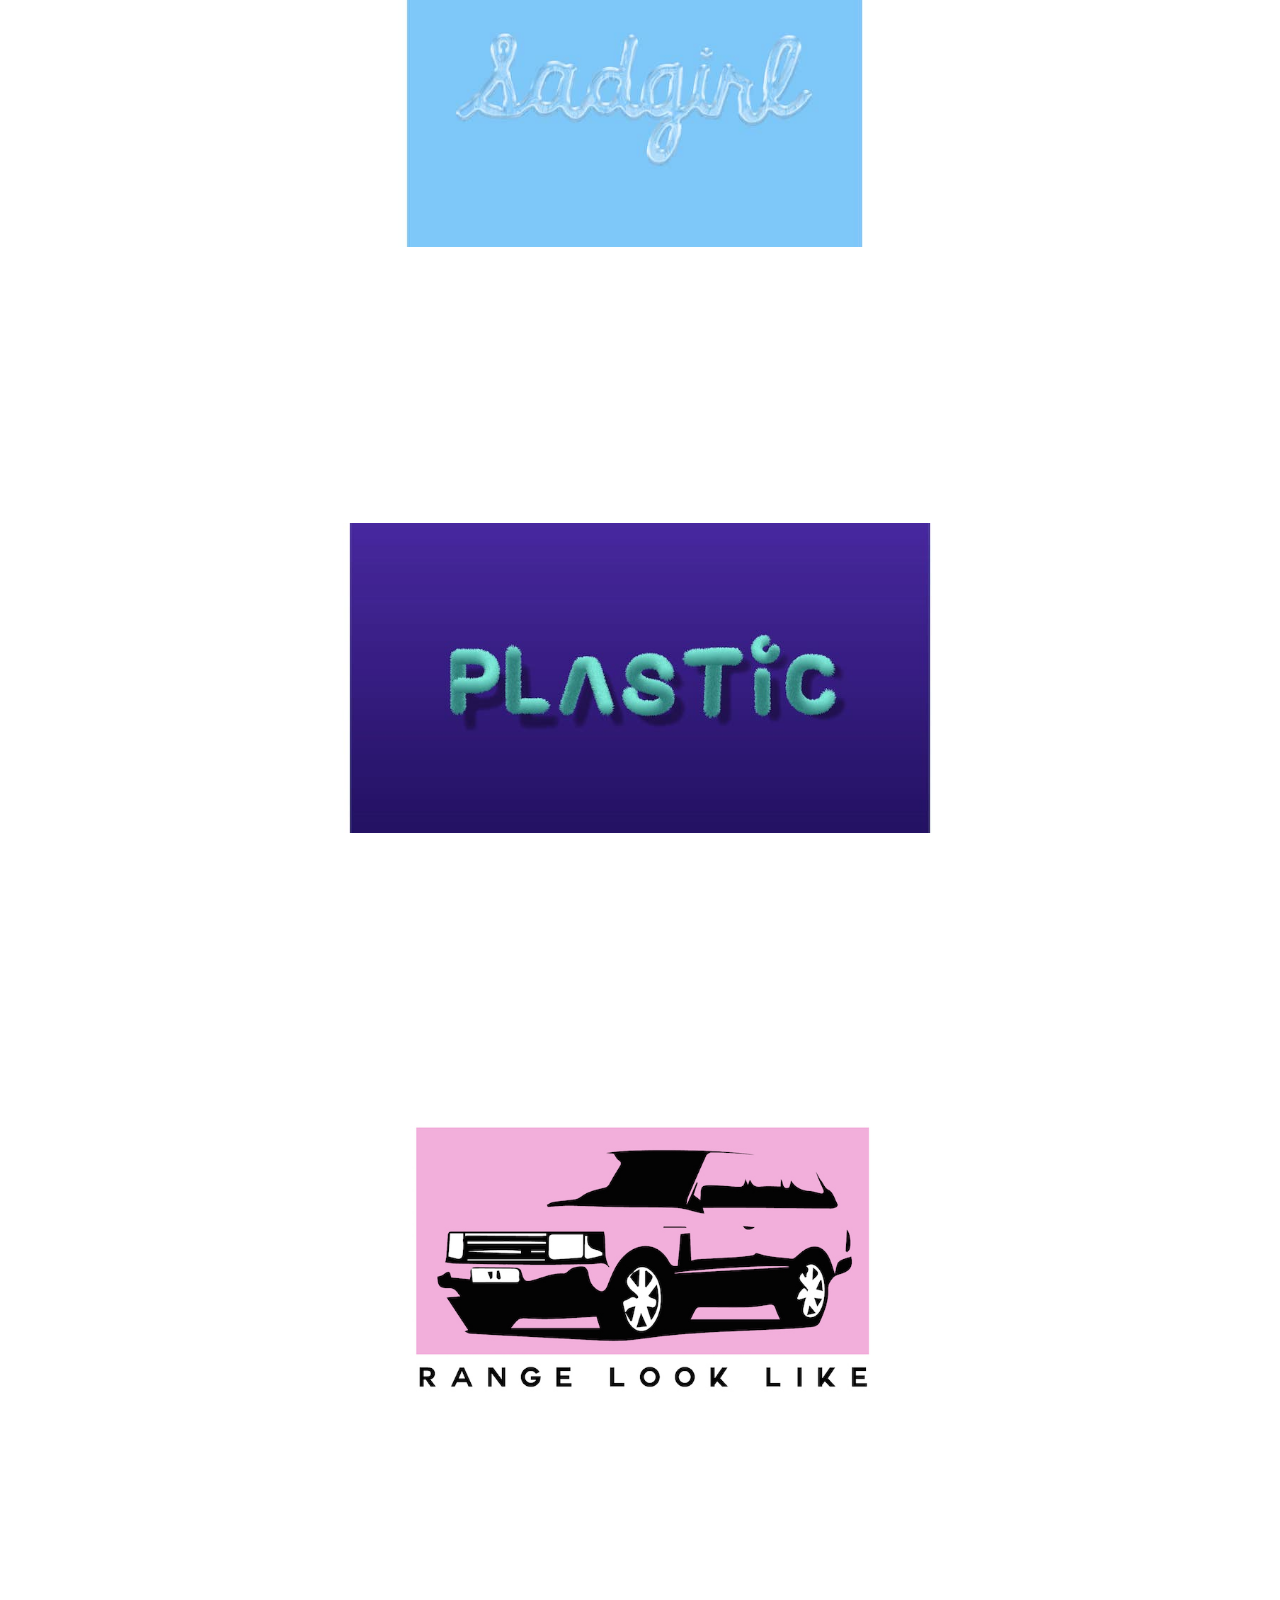
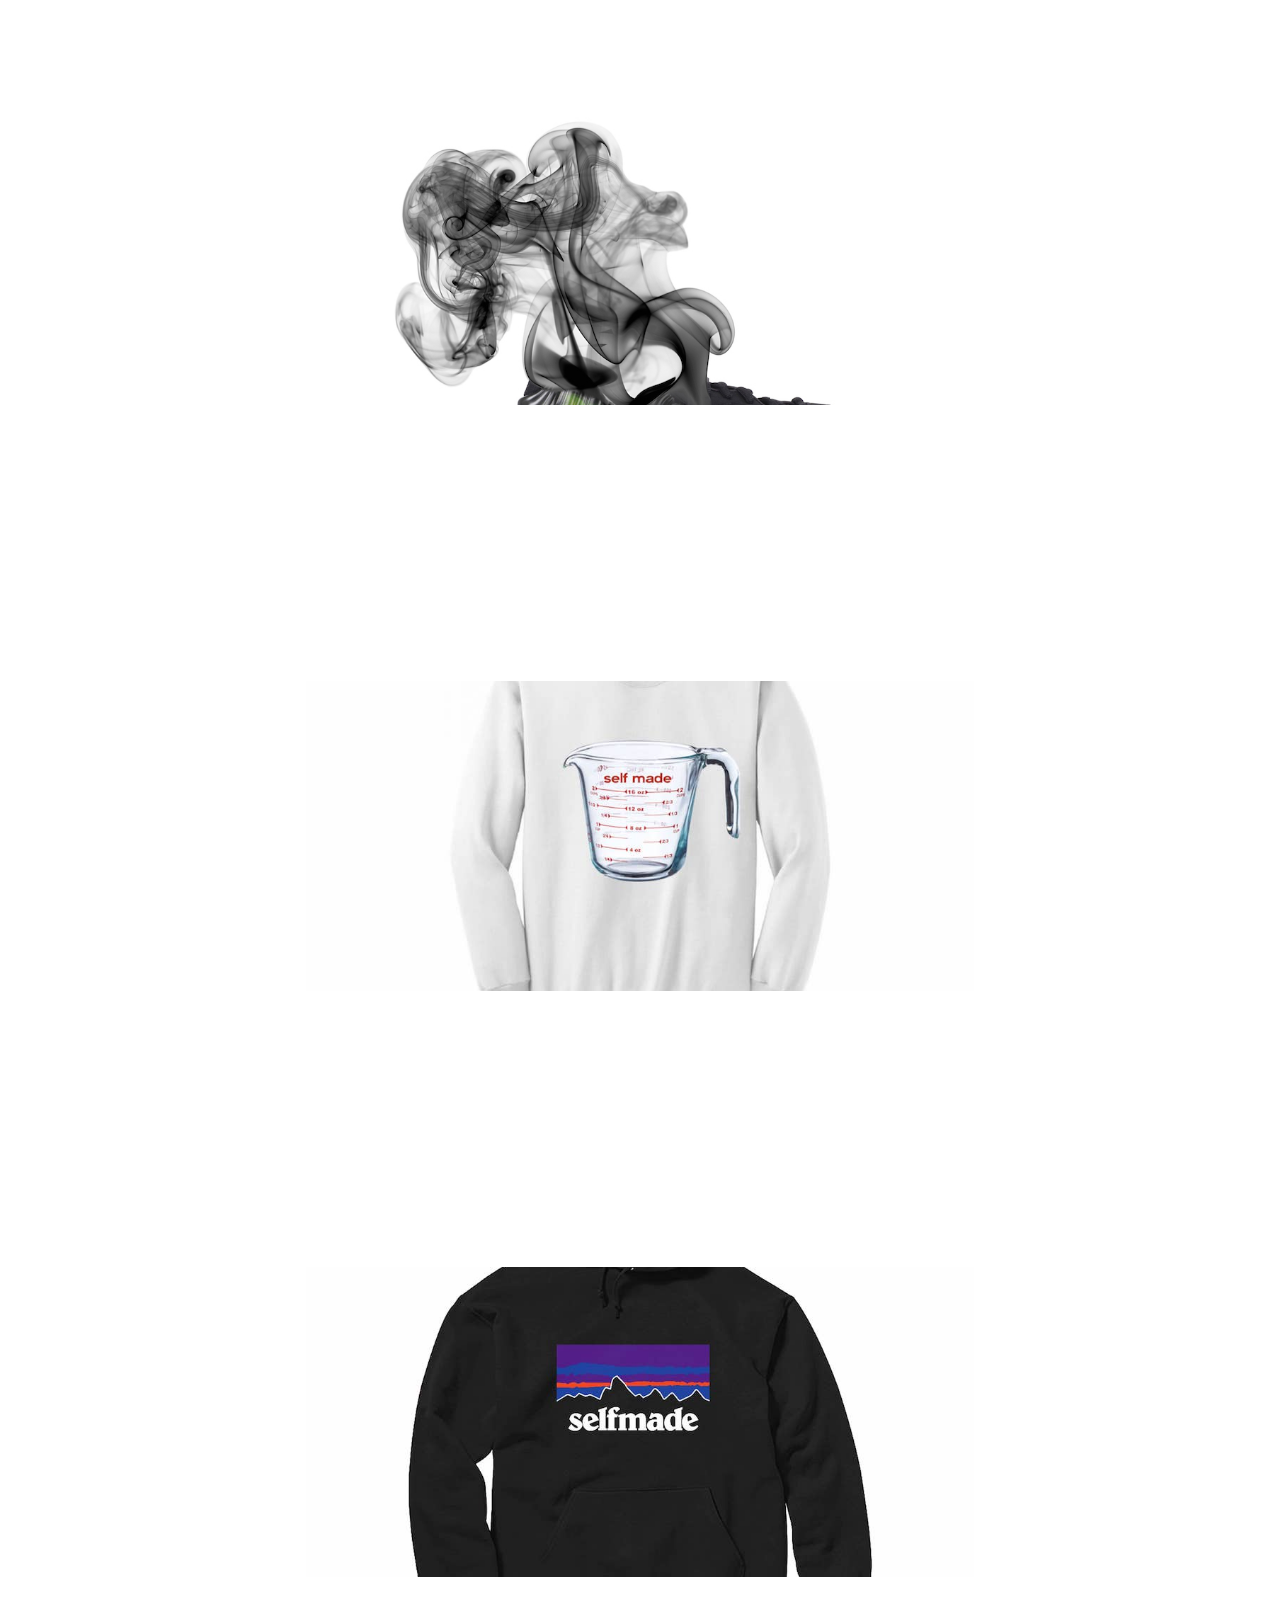
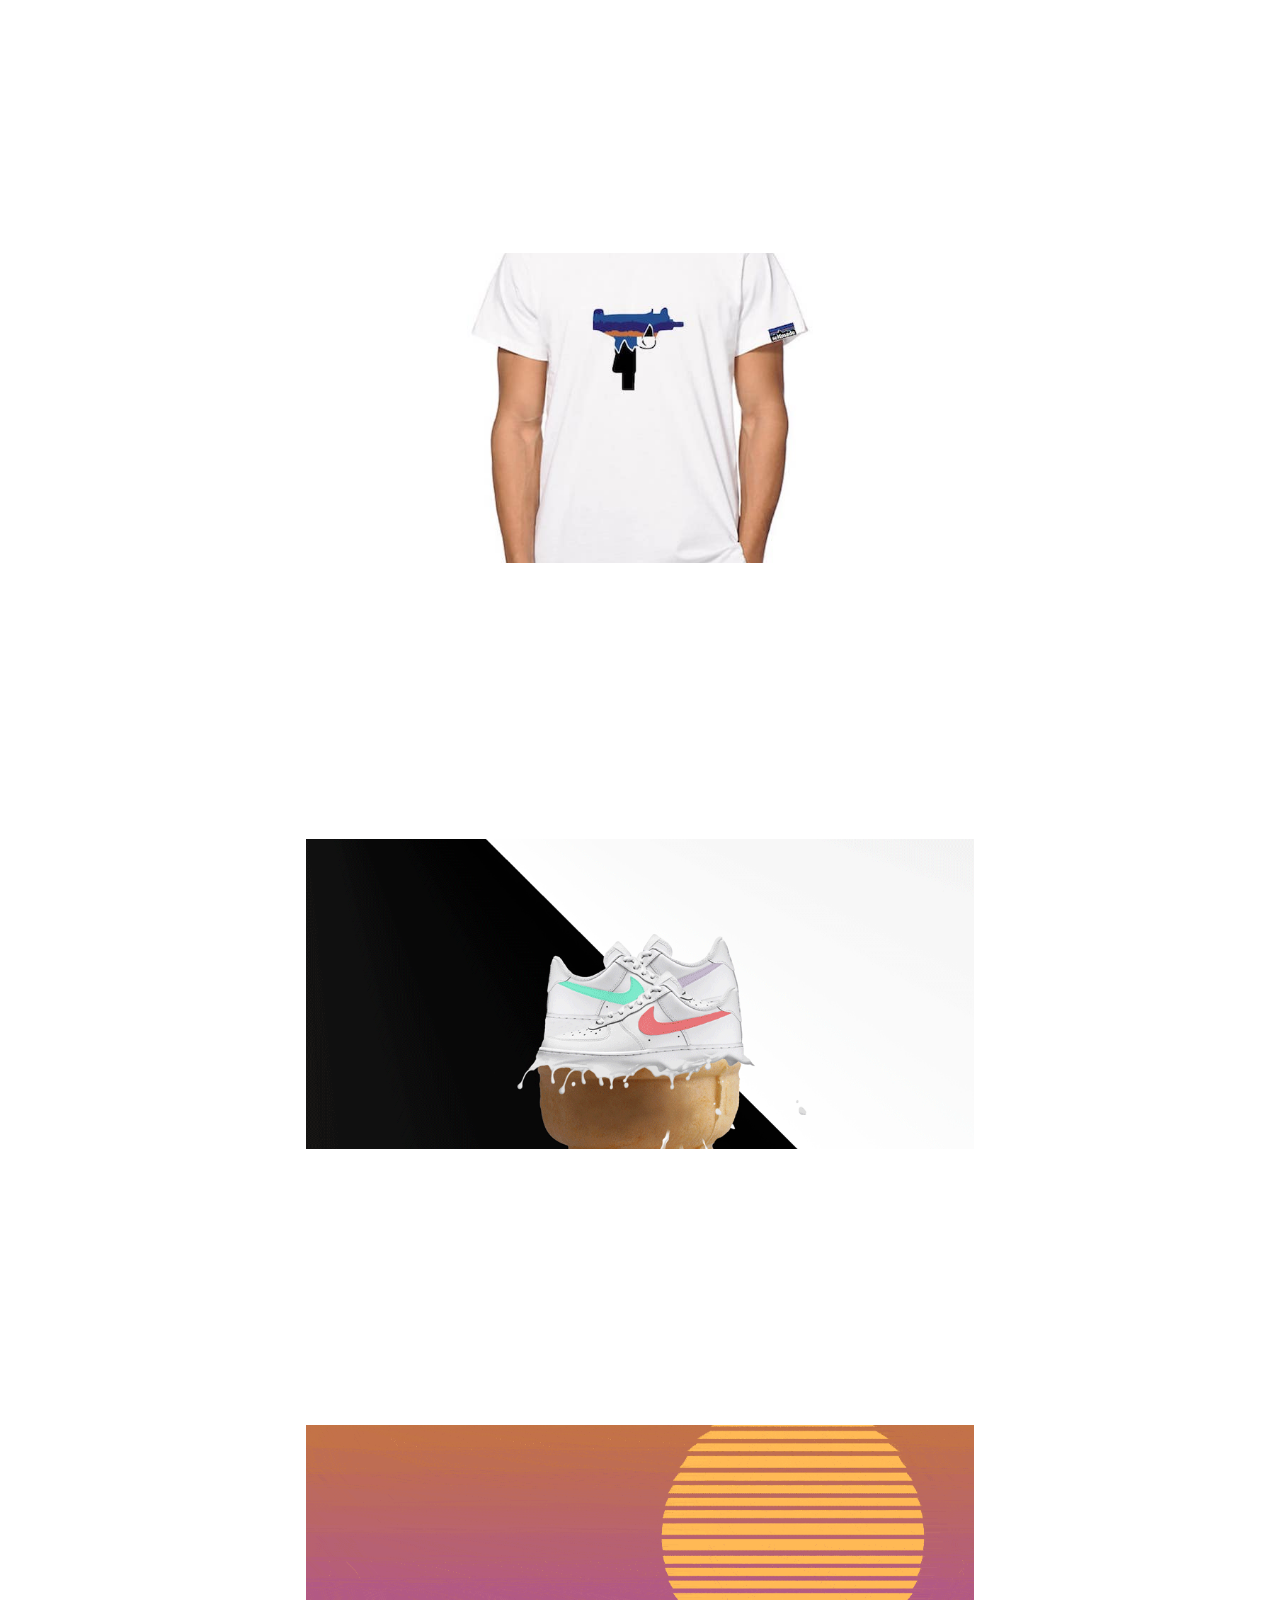
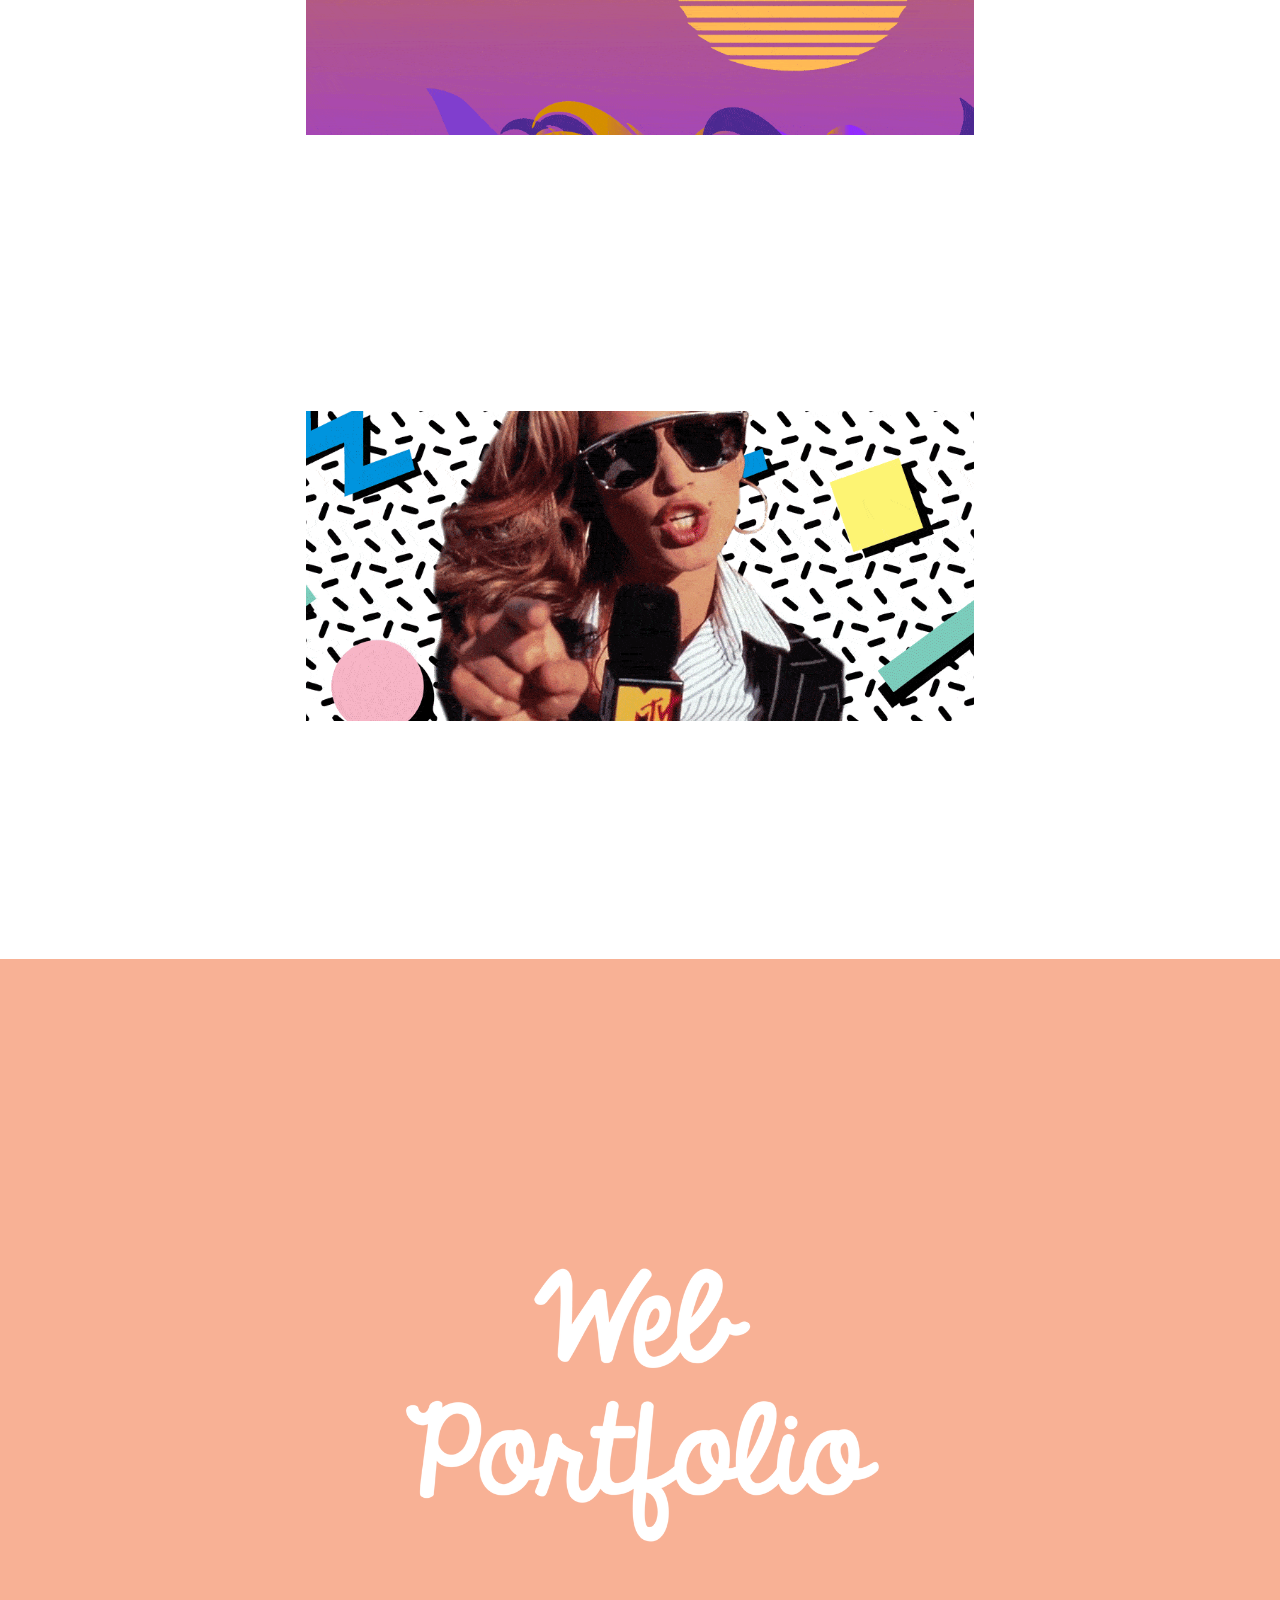
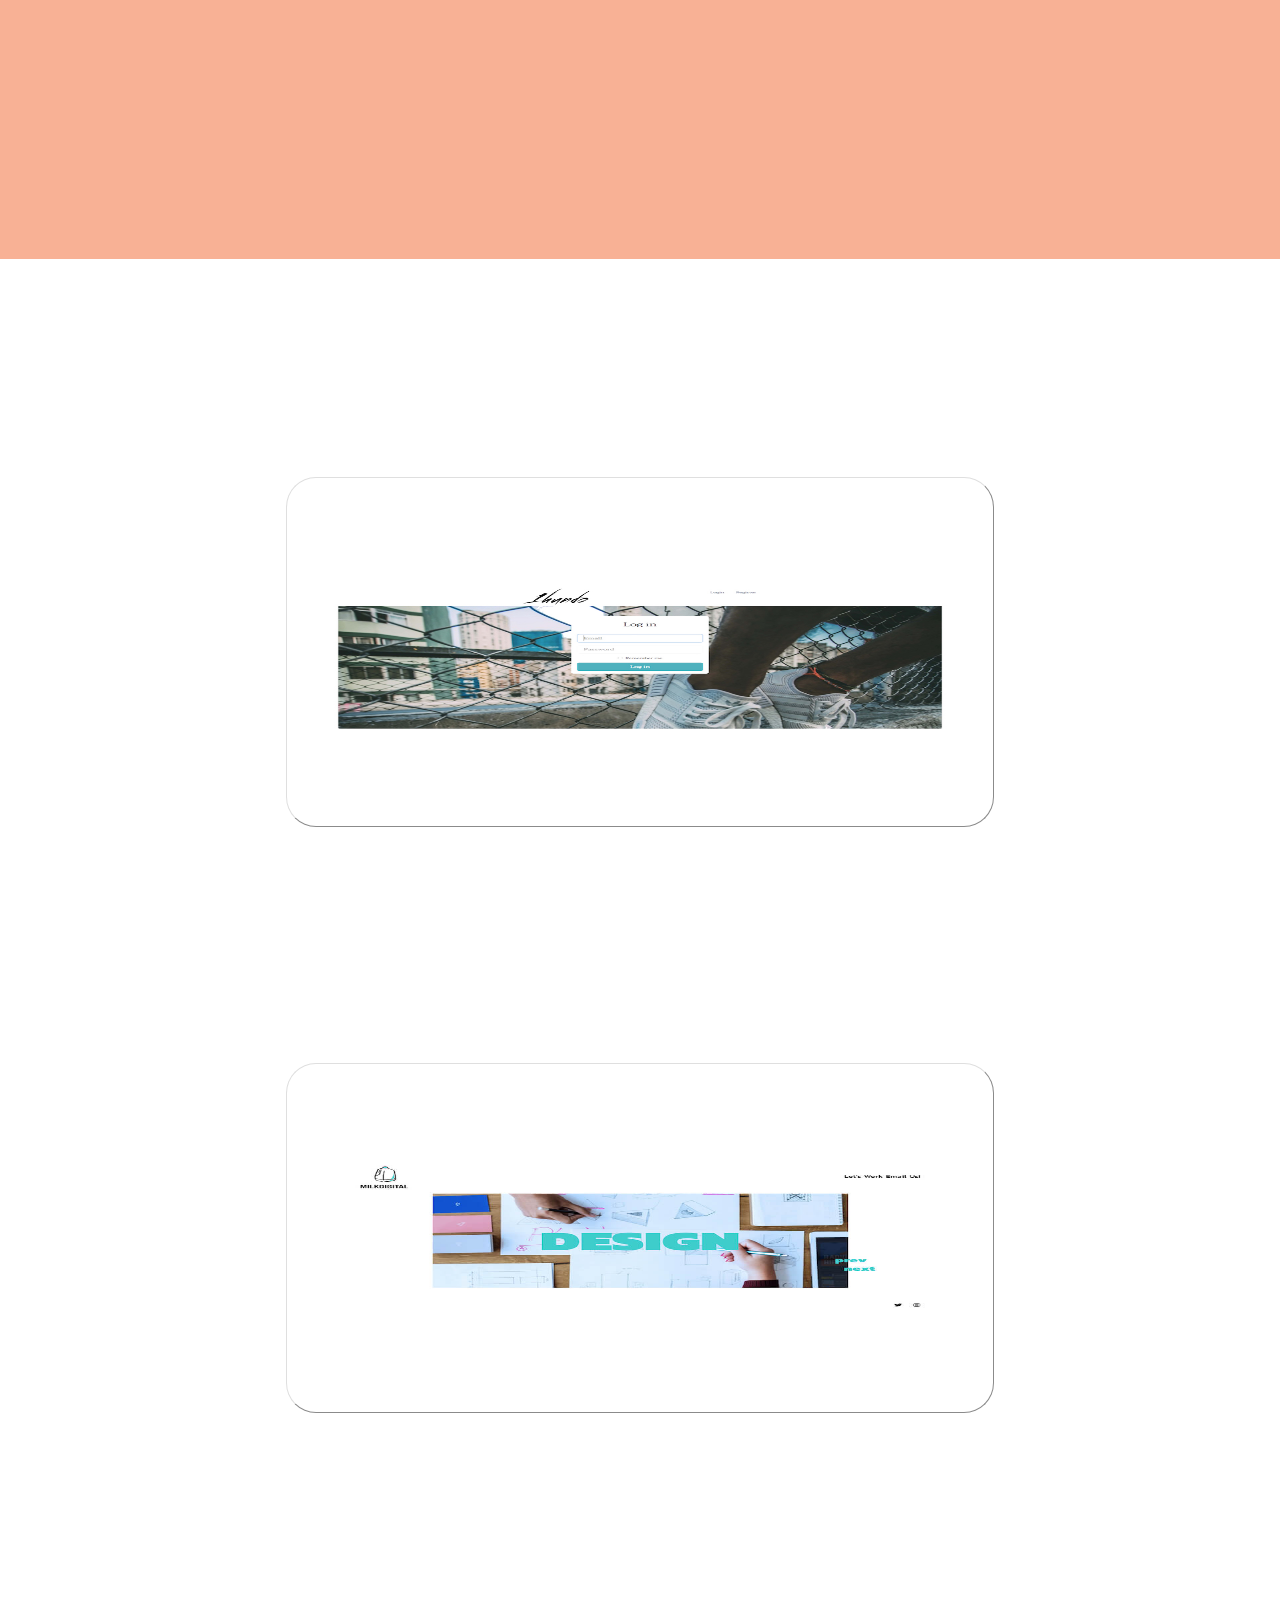
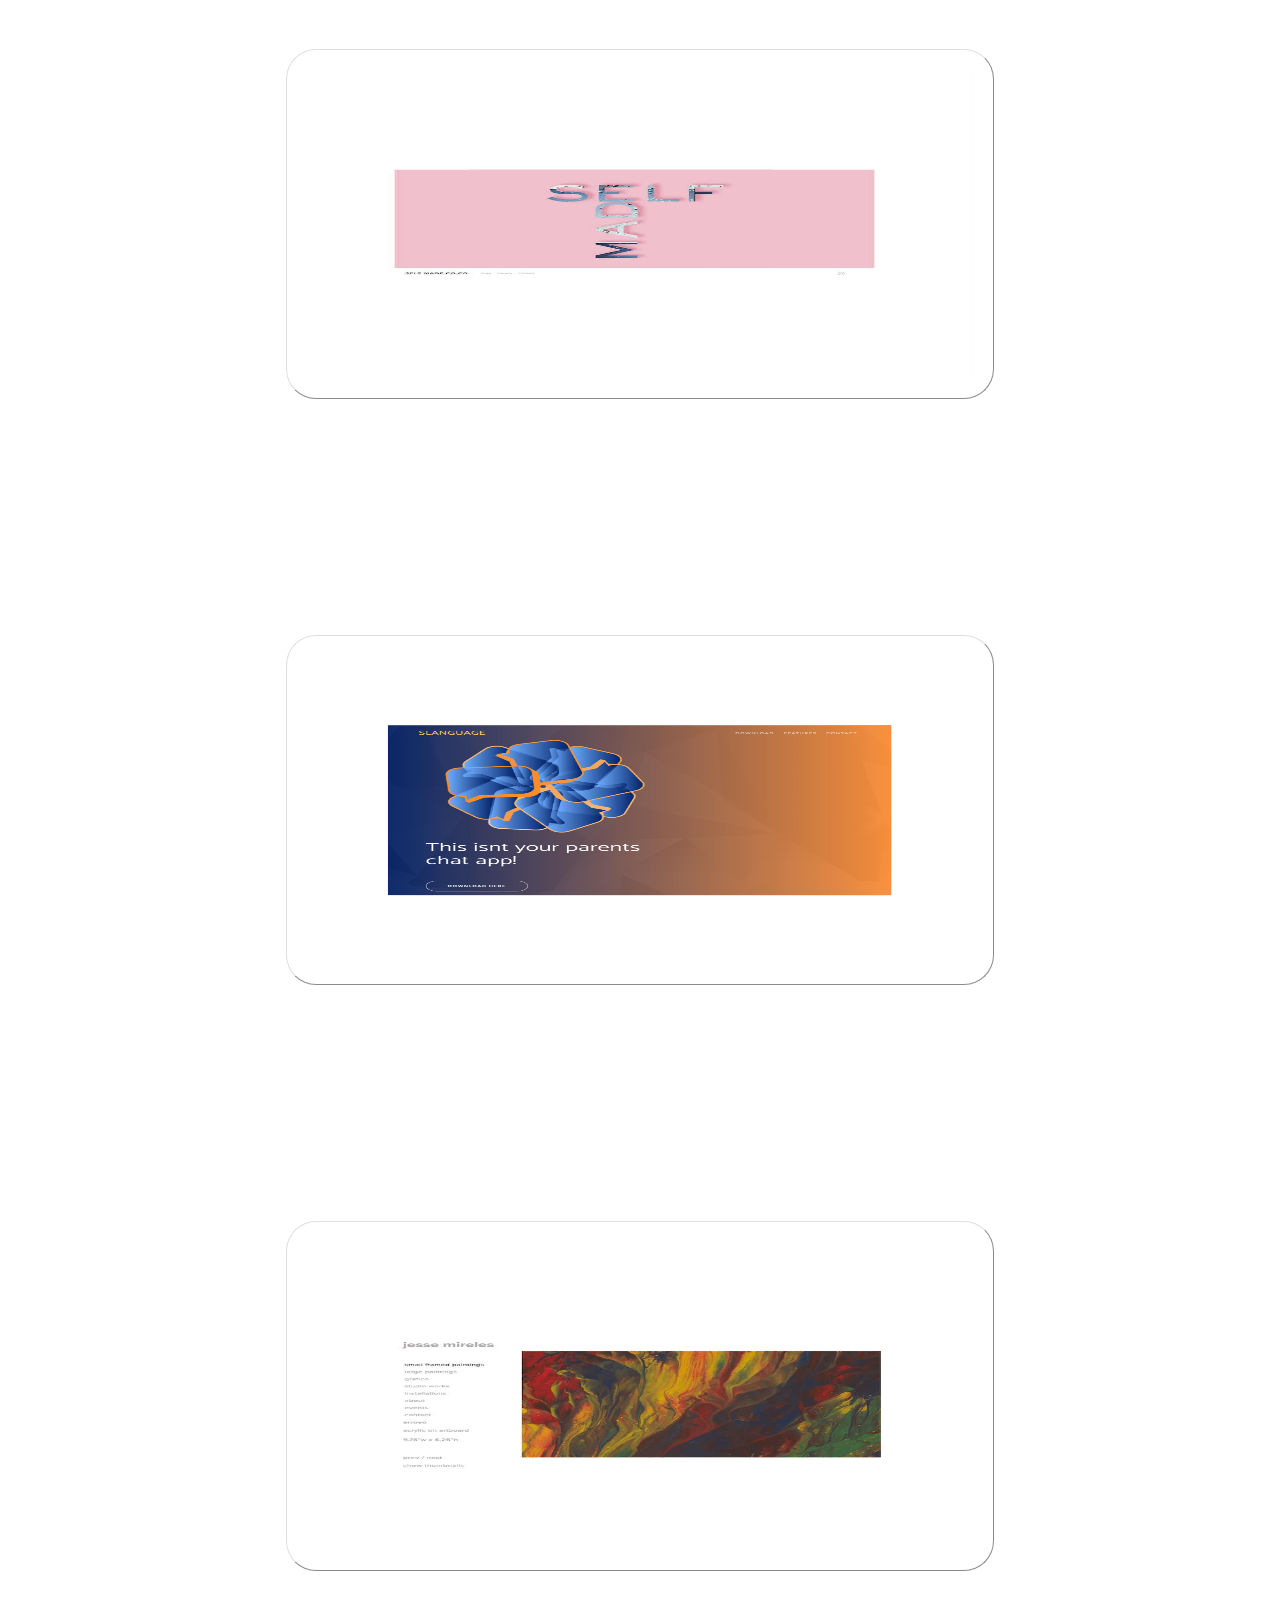
==== commit f2c71290: "added images" ====
--- a/mobile.html
+++ b/mobile.html
@@ -97,7 +97,7 @@
 
 		<ul class="grid">
       <li class="wo large"><a href="http://www.1hundo.co/"><img class="webby"src="img/wc1.jpg"></a></li>
-      <li class="wo large"><a href="https://www.nikinordstrom.com/"><img class="webby"src="img/wc2.jpg"></a></li>
+      <li class="wo large"><a href="https://friendly-leavitt-a00166.netlify.com/"><img class="webby"src="img/wc2.jpg"></a></li>
       <li class="wo large"><a href="https://www.selfmadeco.co/"><img class="webby"src="img/wc3.jpg"></a></li>
       <li class="wo large"><a href="https://heuristic-bhabha-fcd670.netlify.com/"><img class="webby"src="img/wc4.jpg"></a></li>
       <li class="wo large"><a href="https://www.jessemireles.net/"><img class="webby"src="img/wc6.jpg"></a></li>
--- a/styles.css
+++ b/styles.css
@@ -299,6 +299,7 @@
   animation-delay: 0s;
 	animation-iteration-count: infinite;
 
+
 }
 
 .contacto {
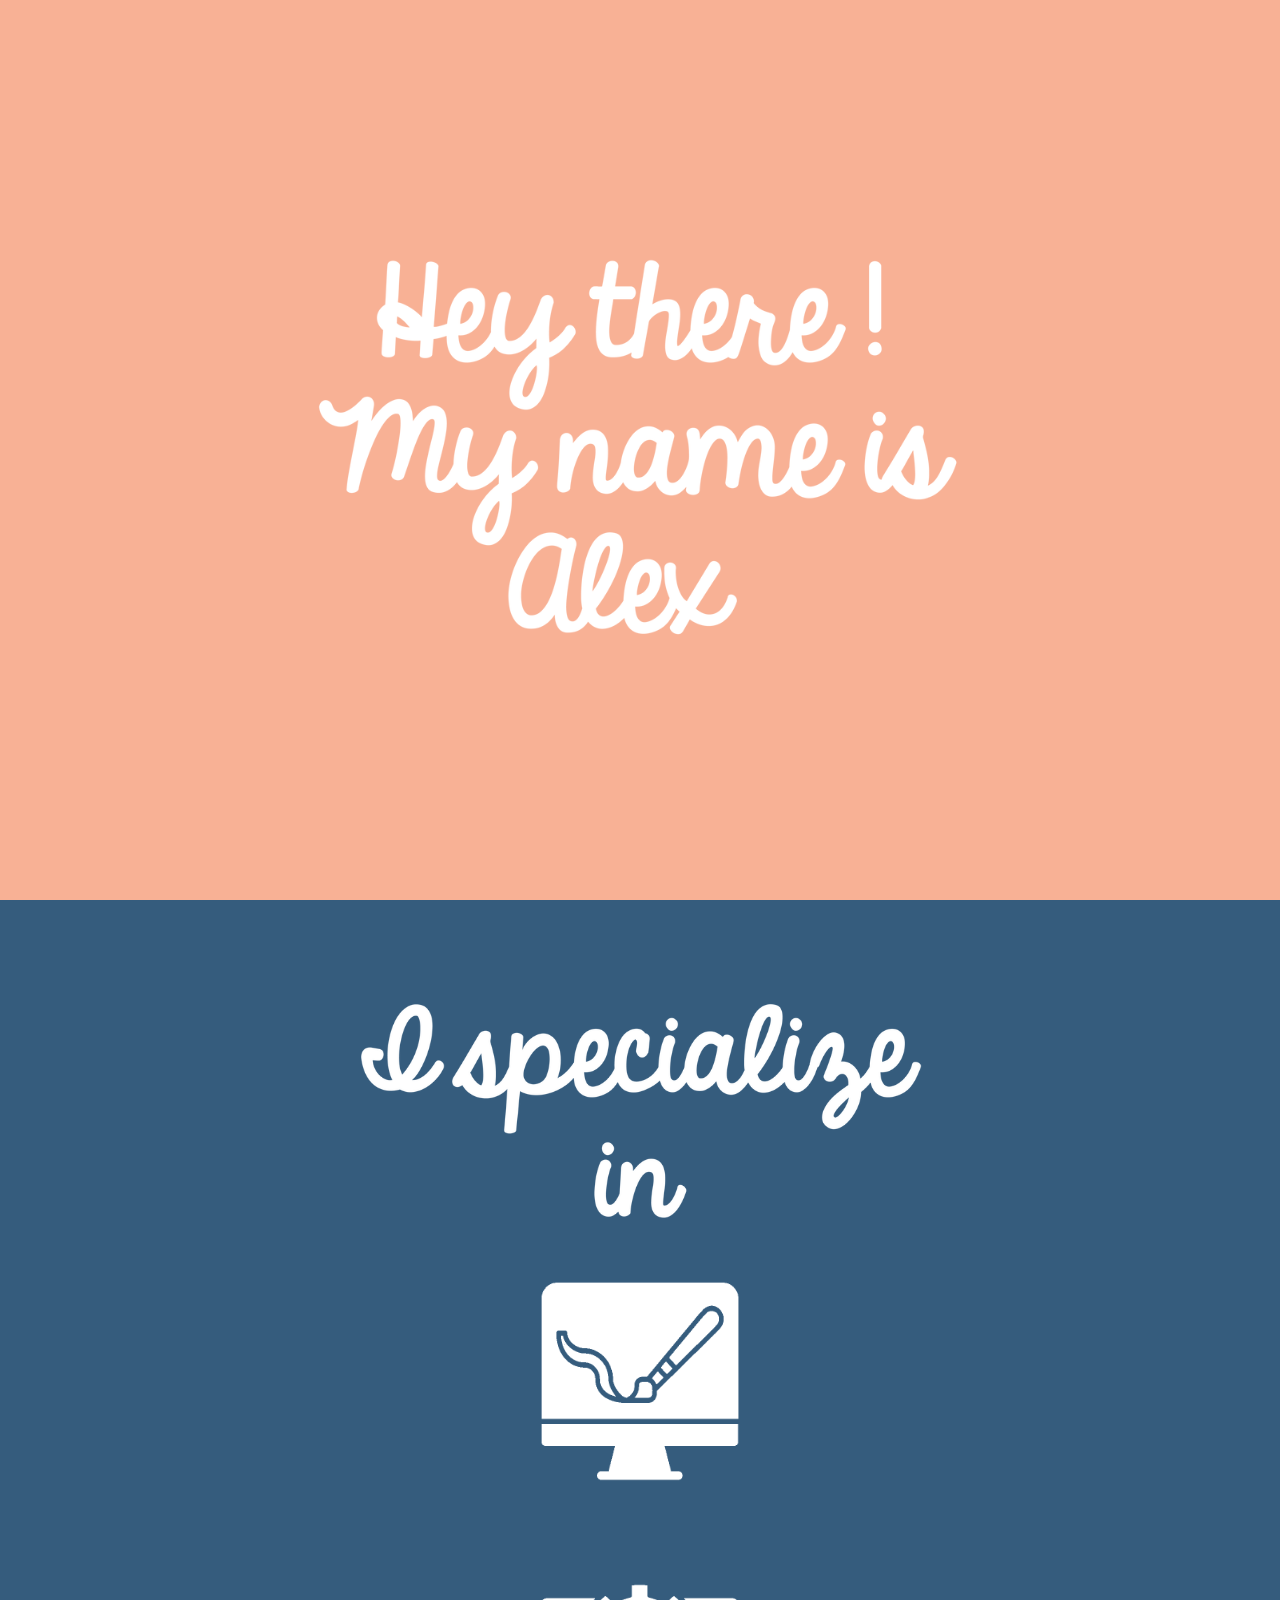
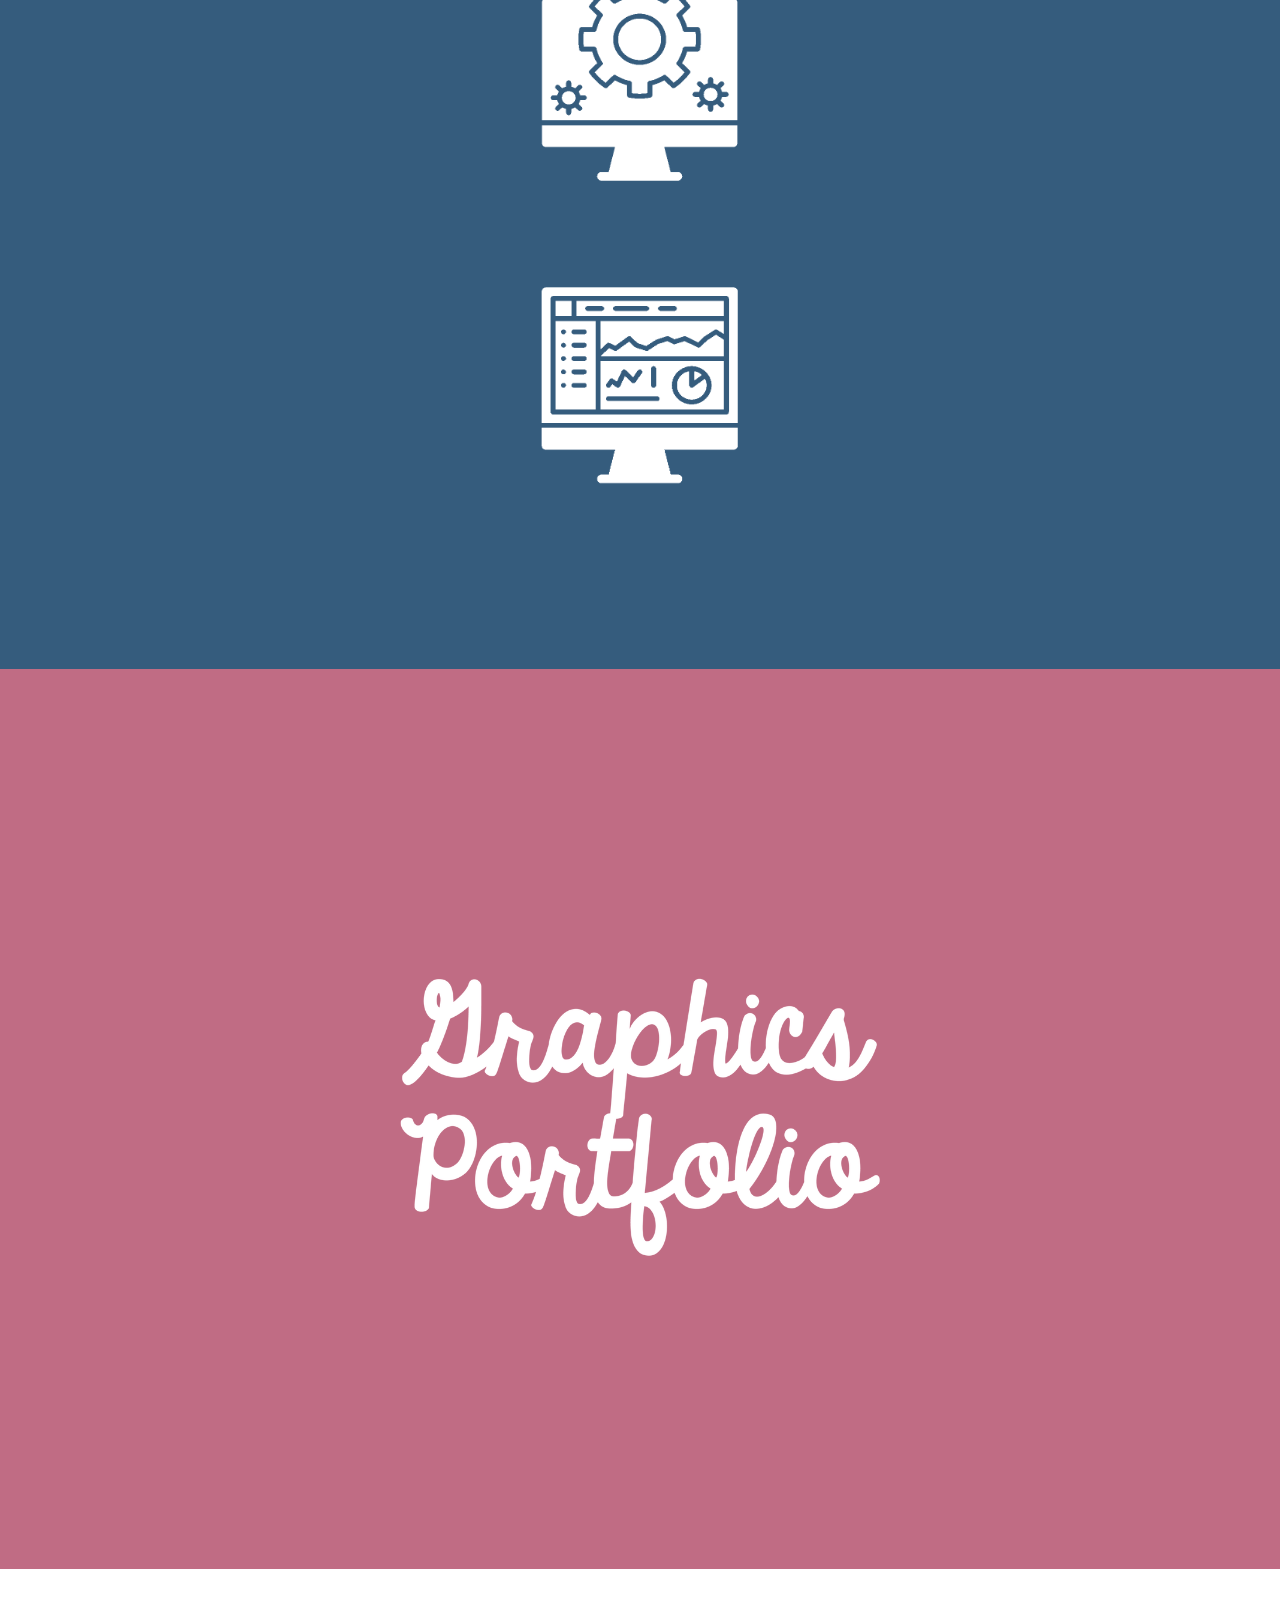
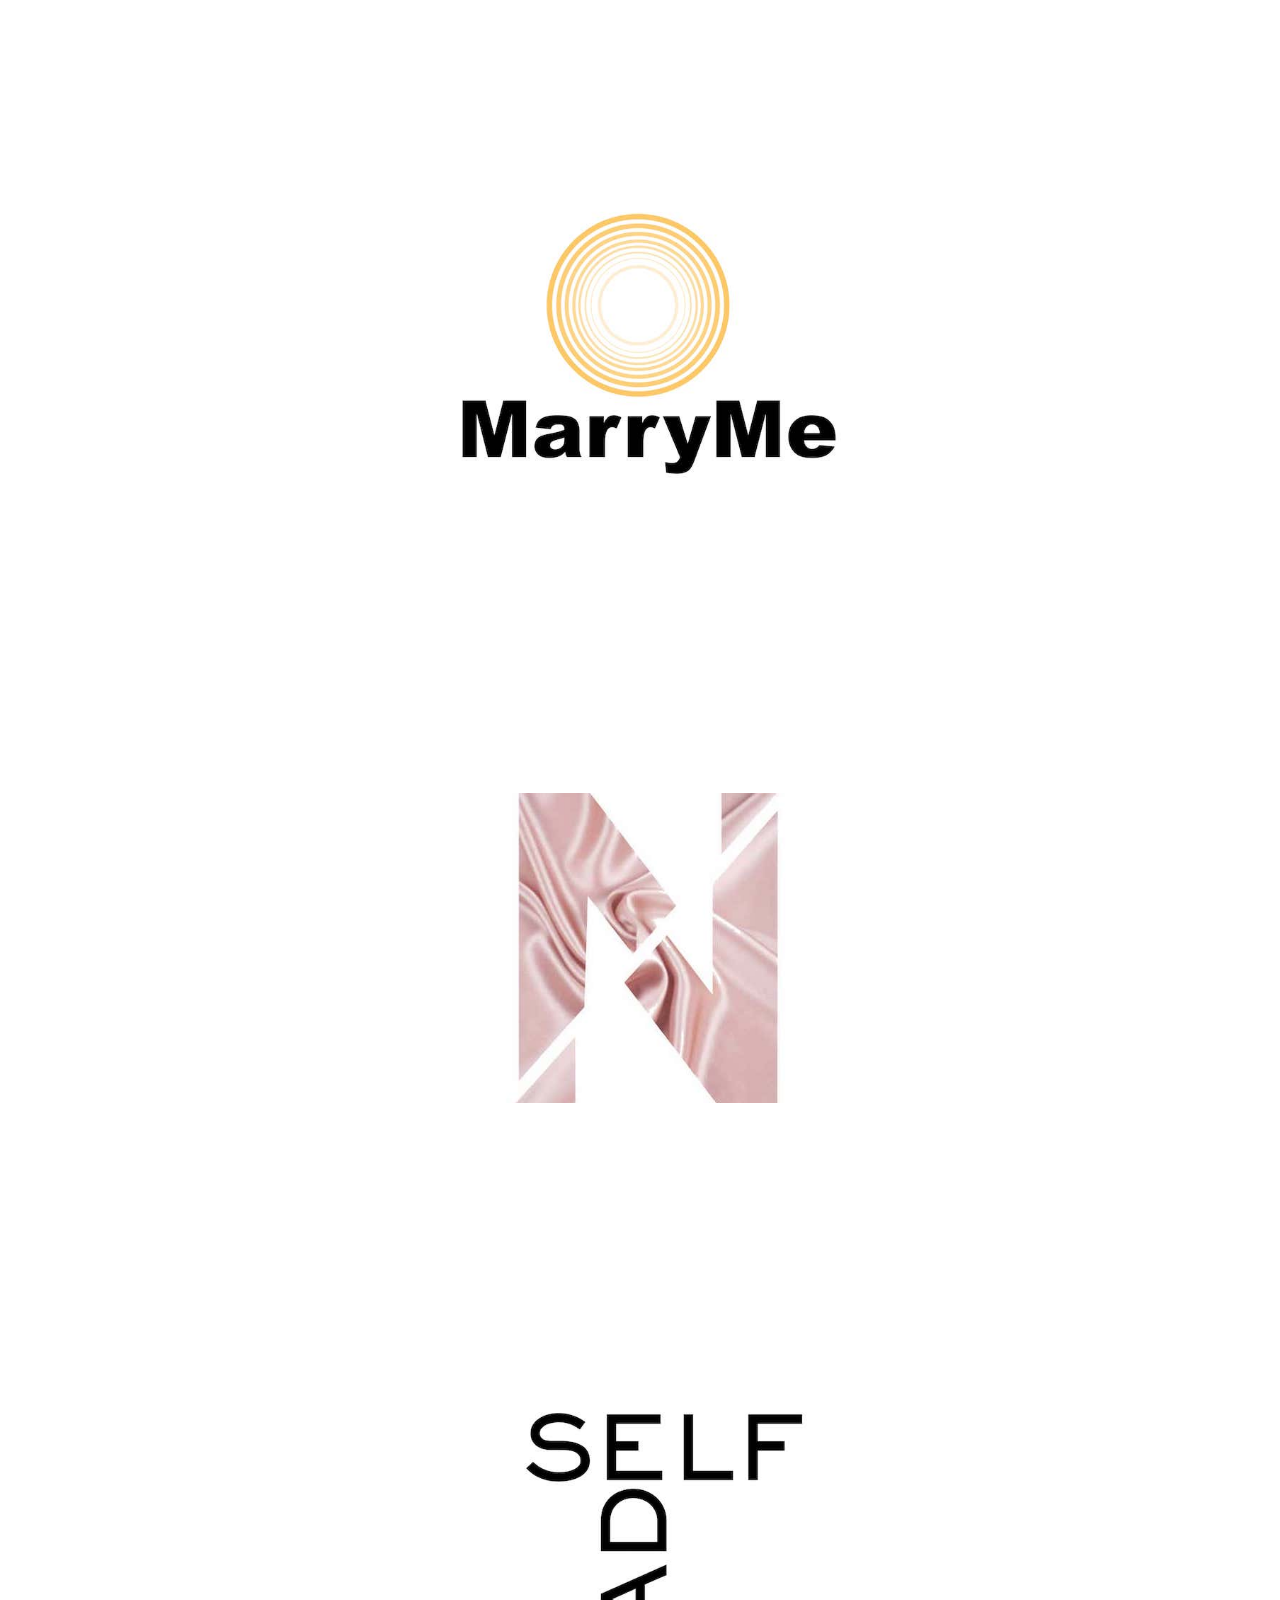
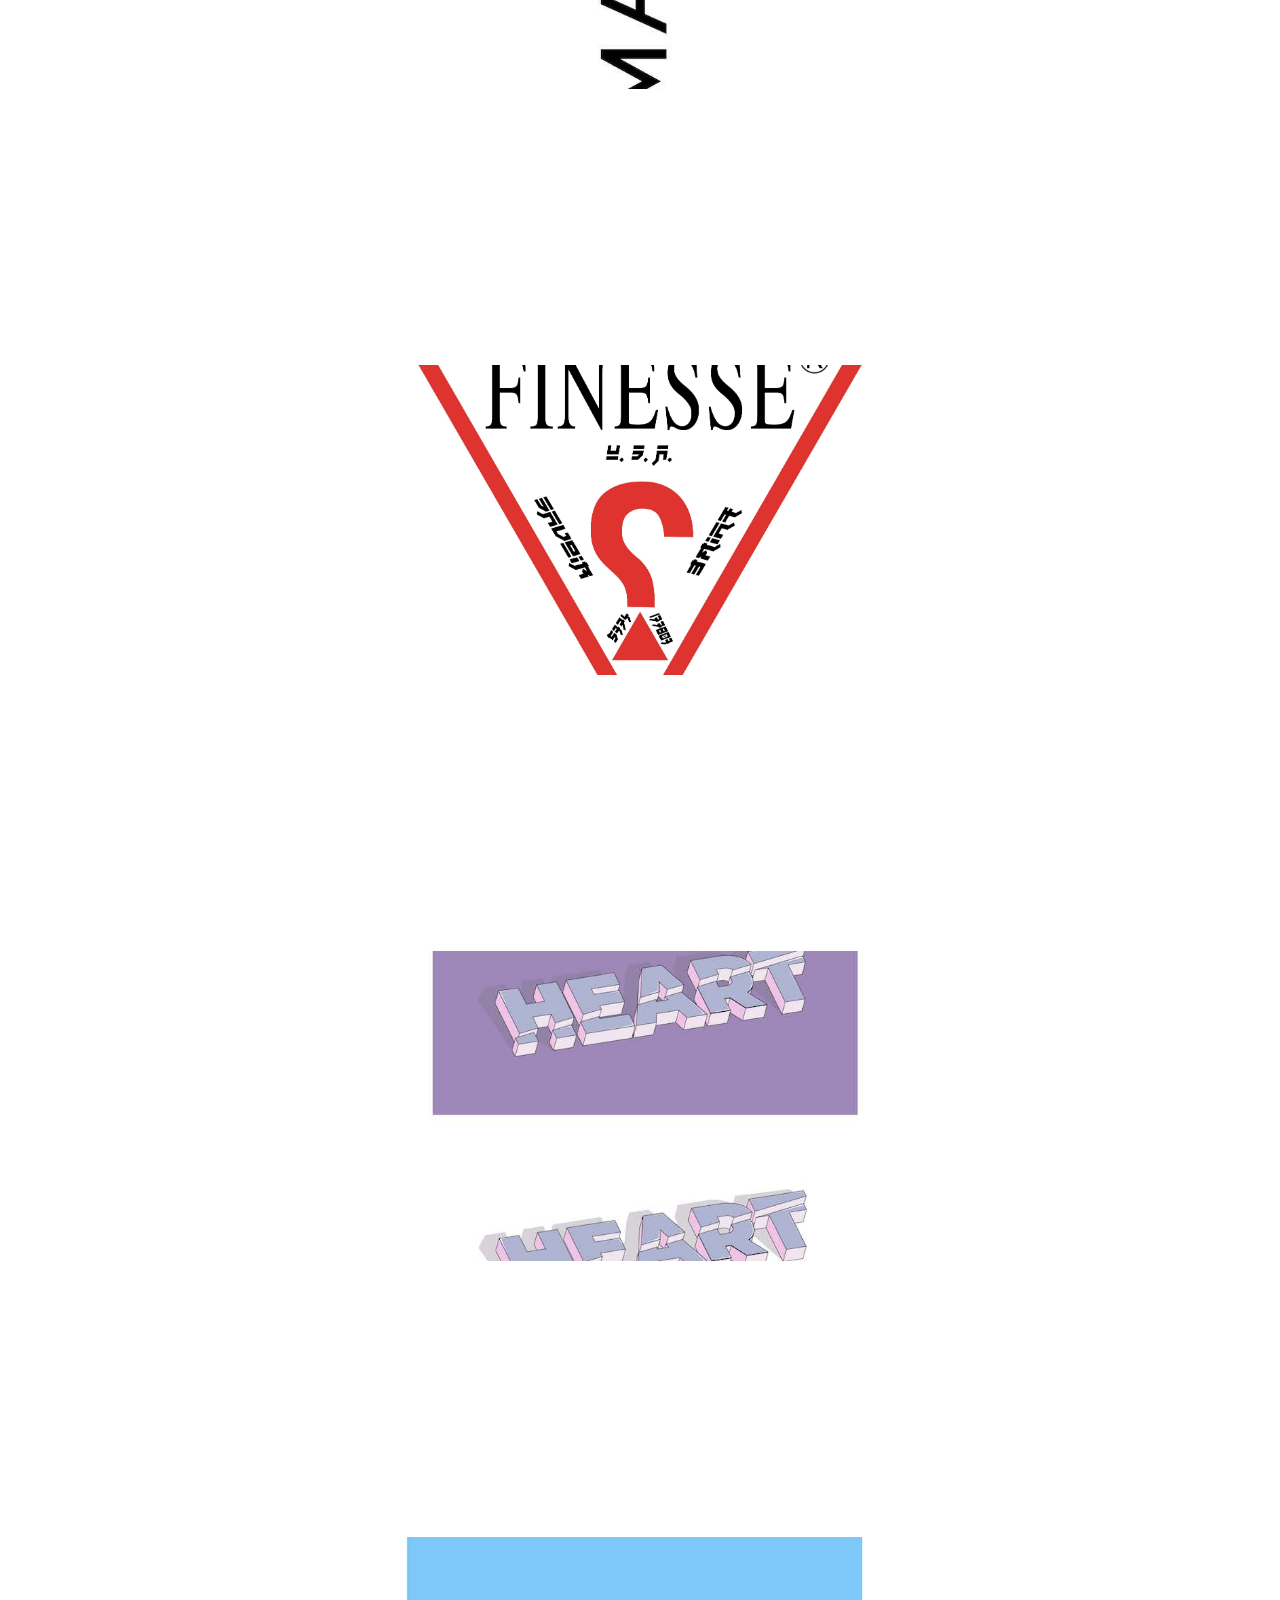
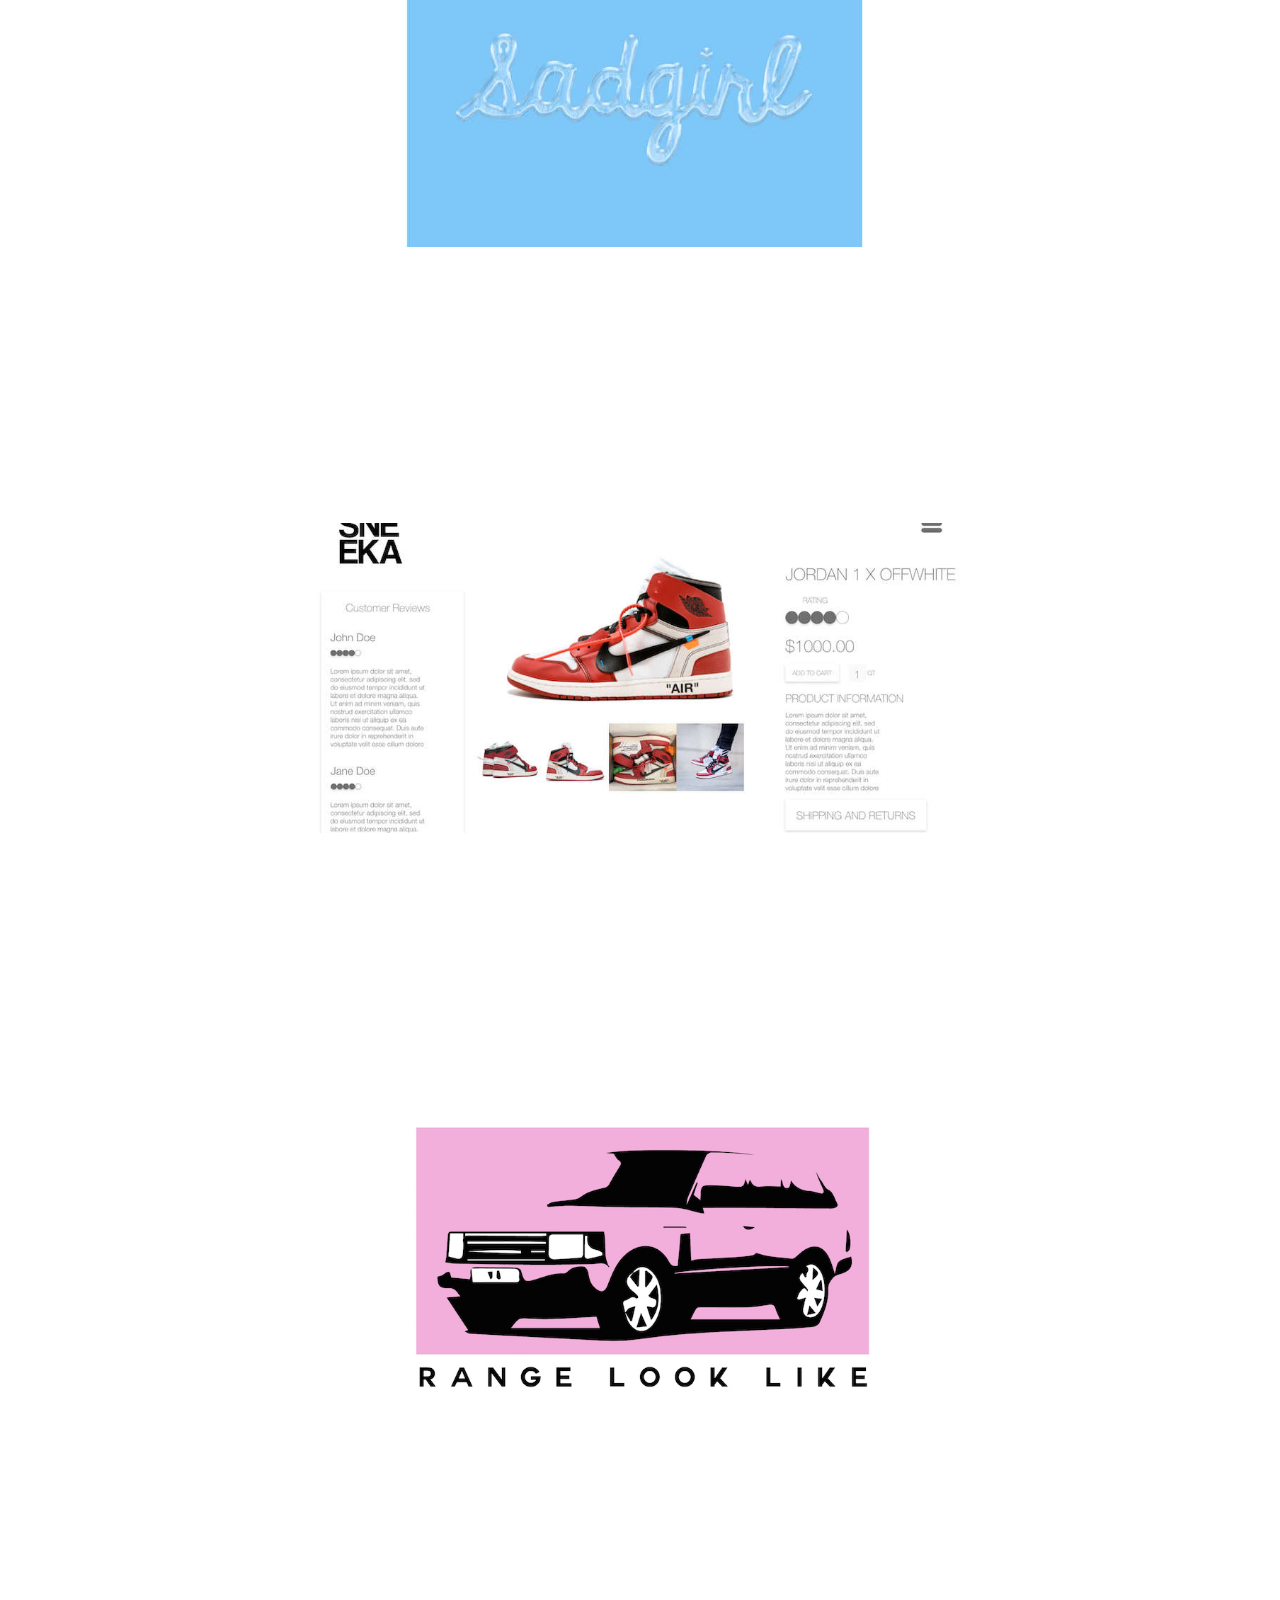
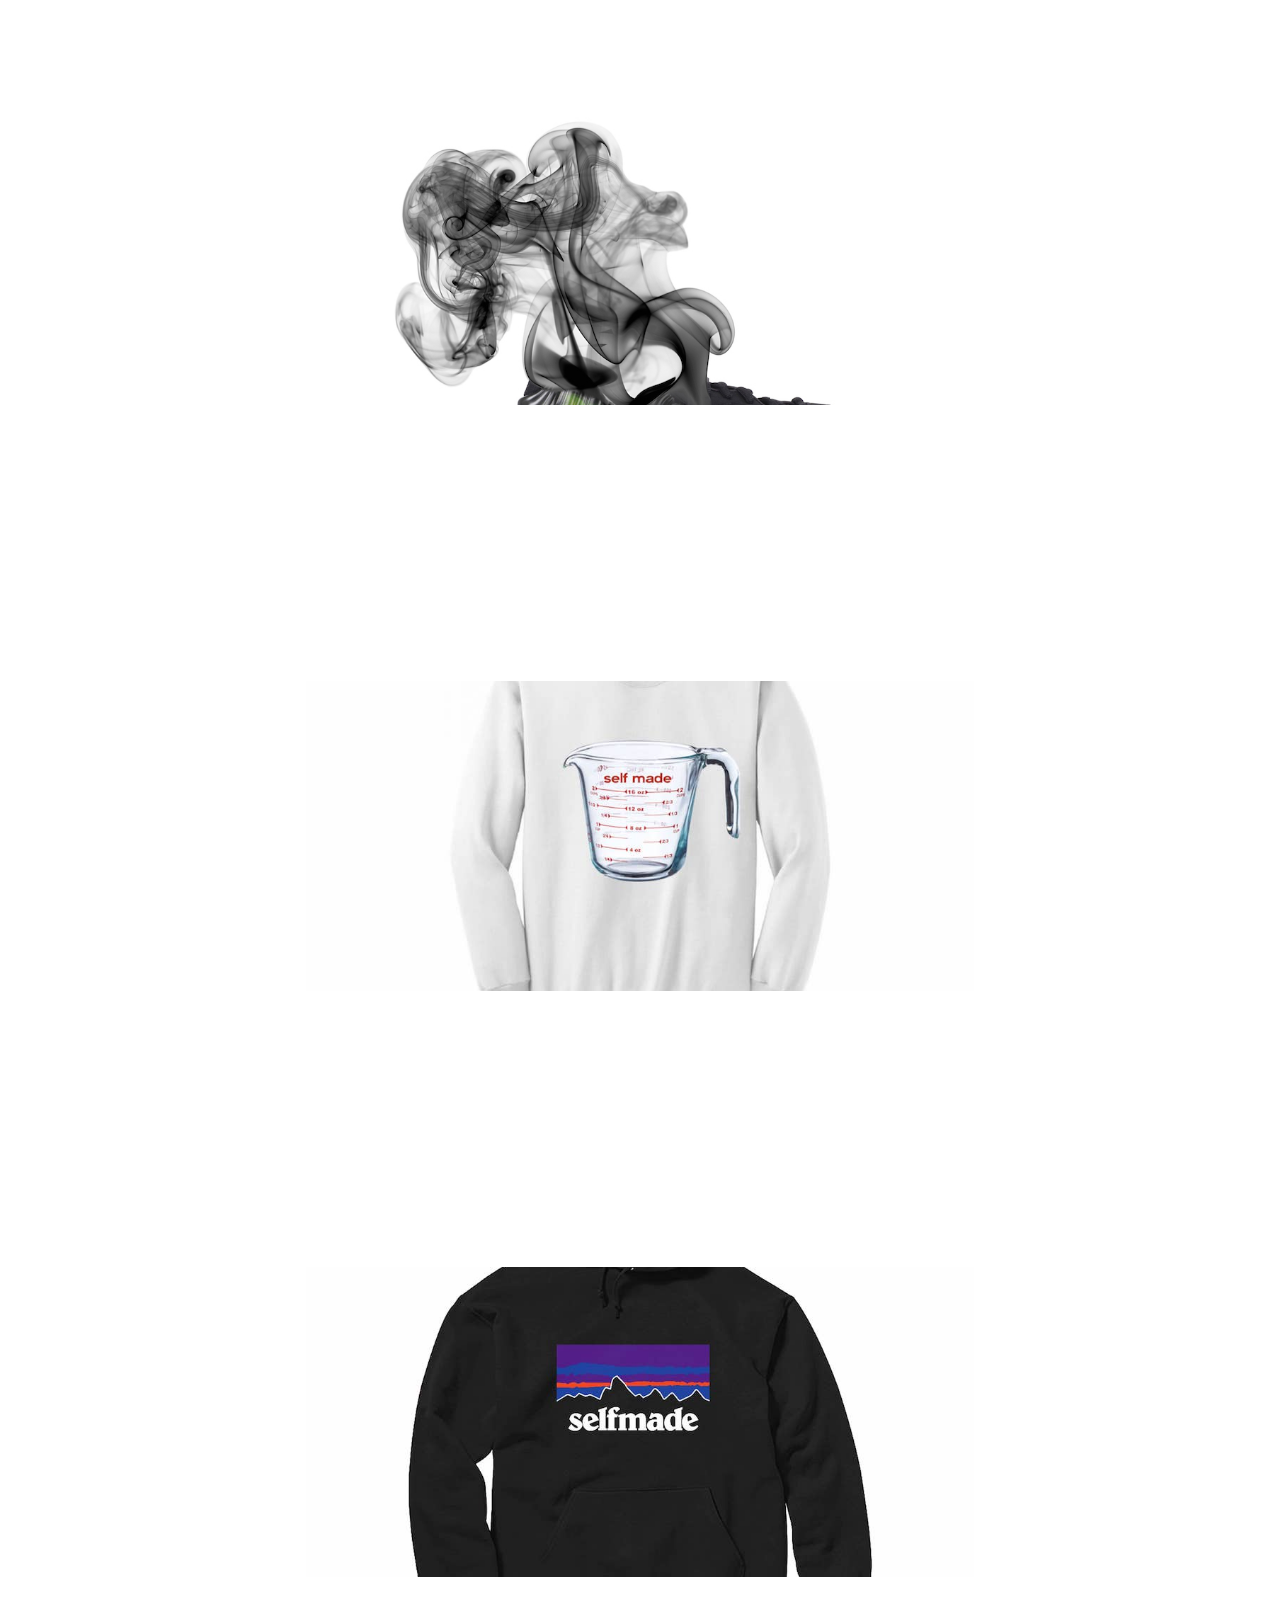
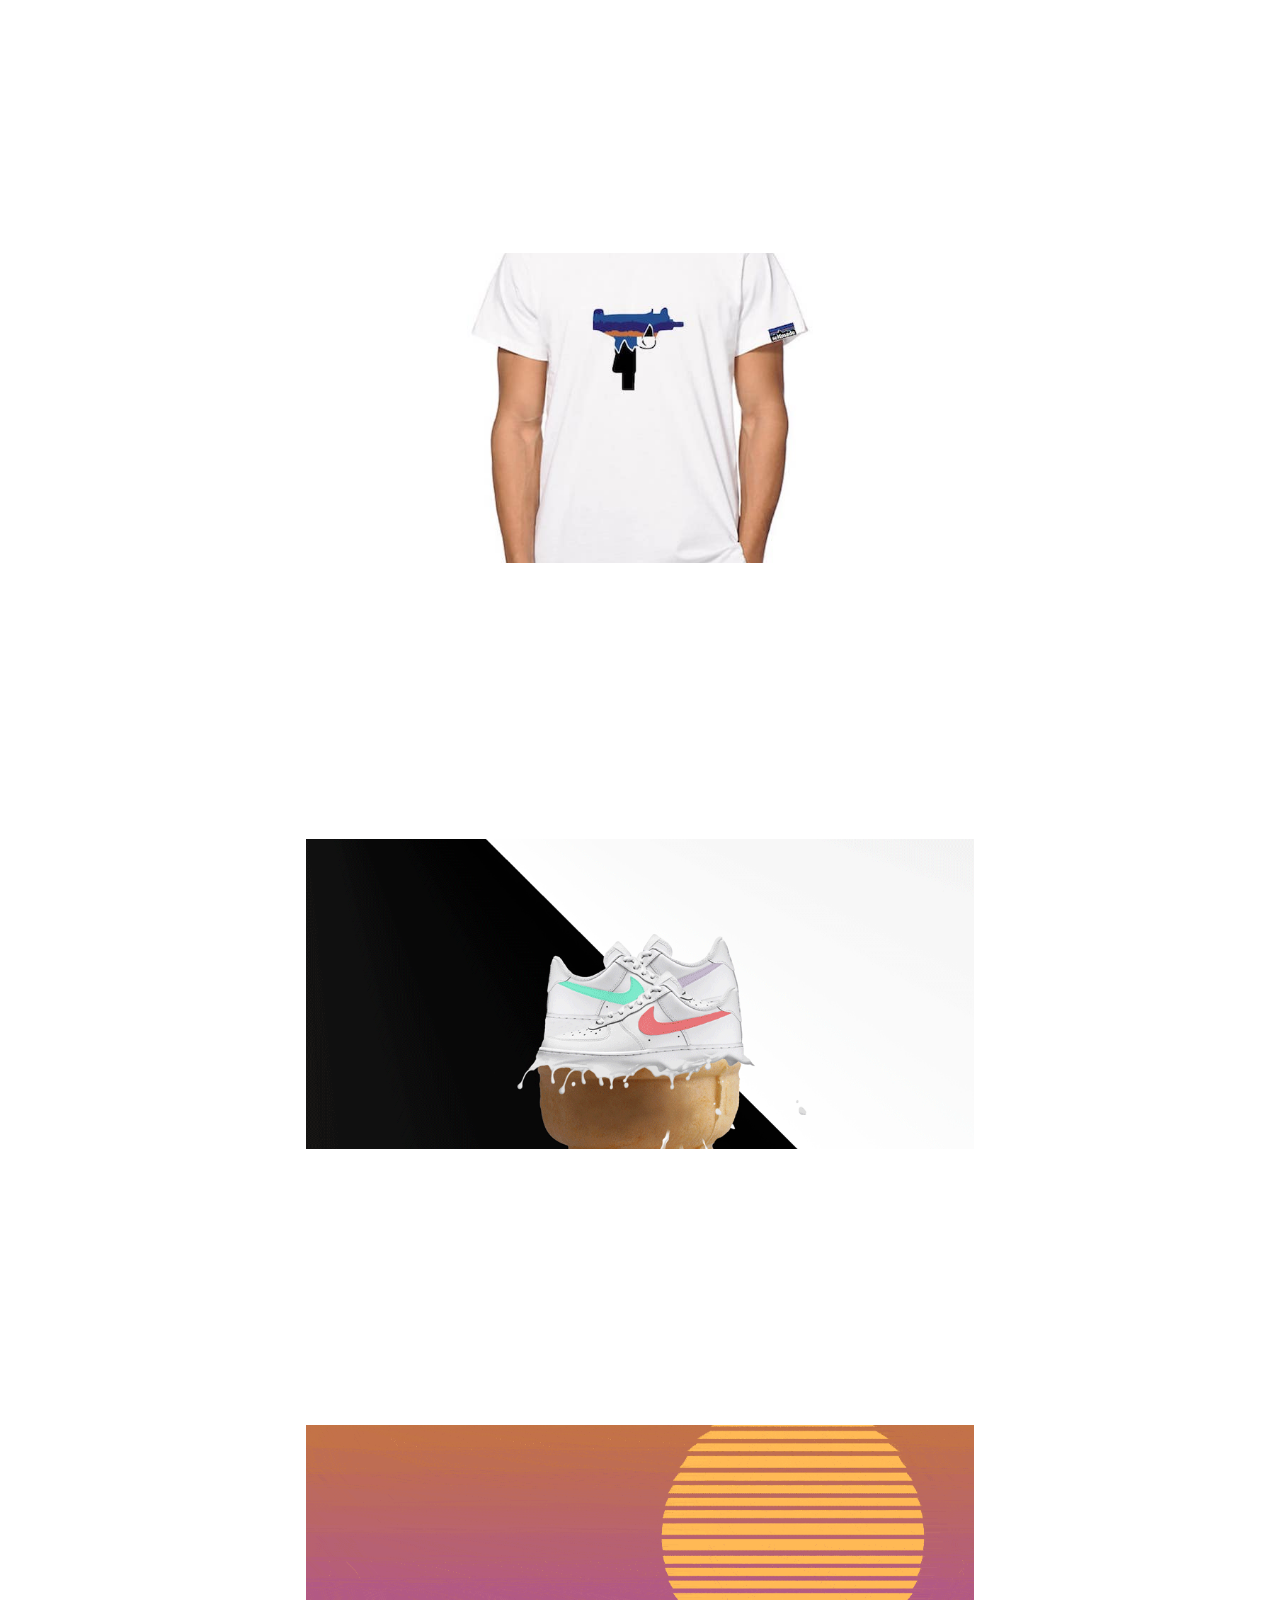
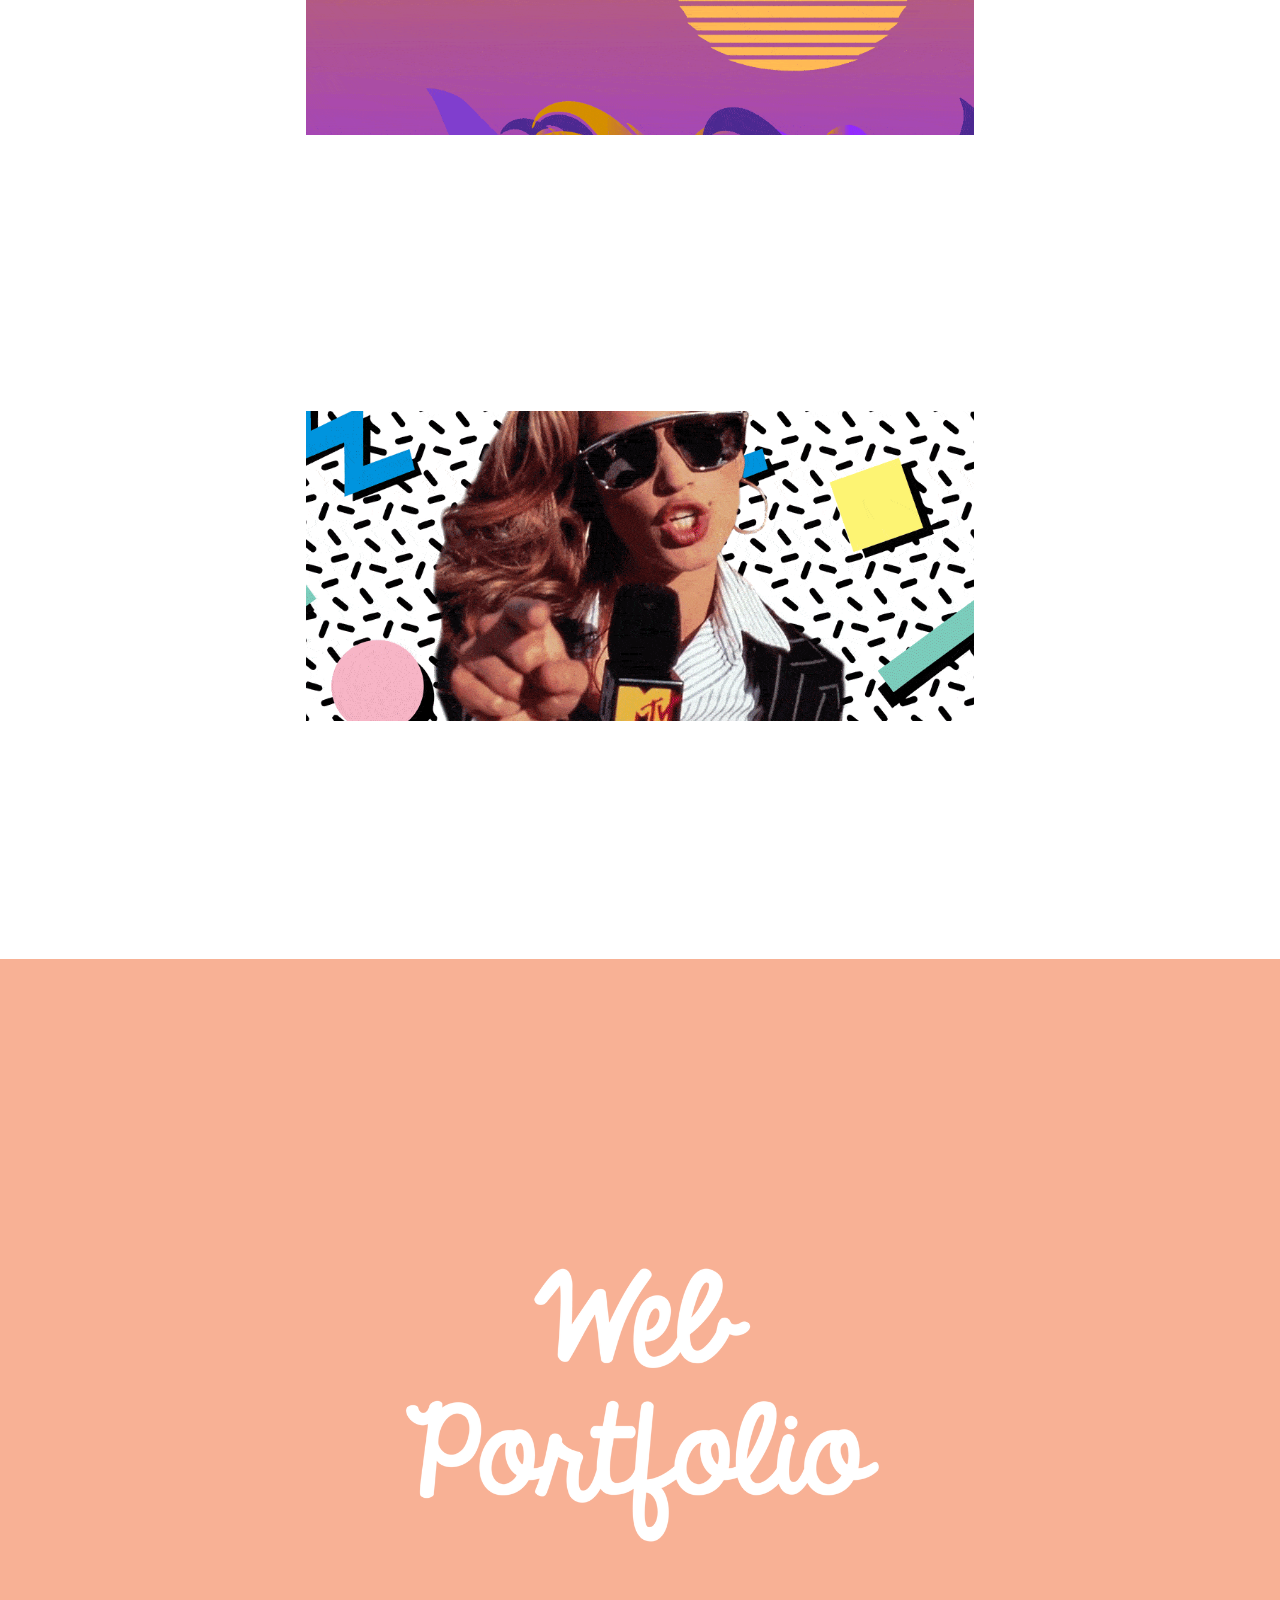
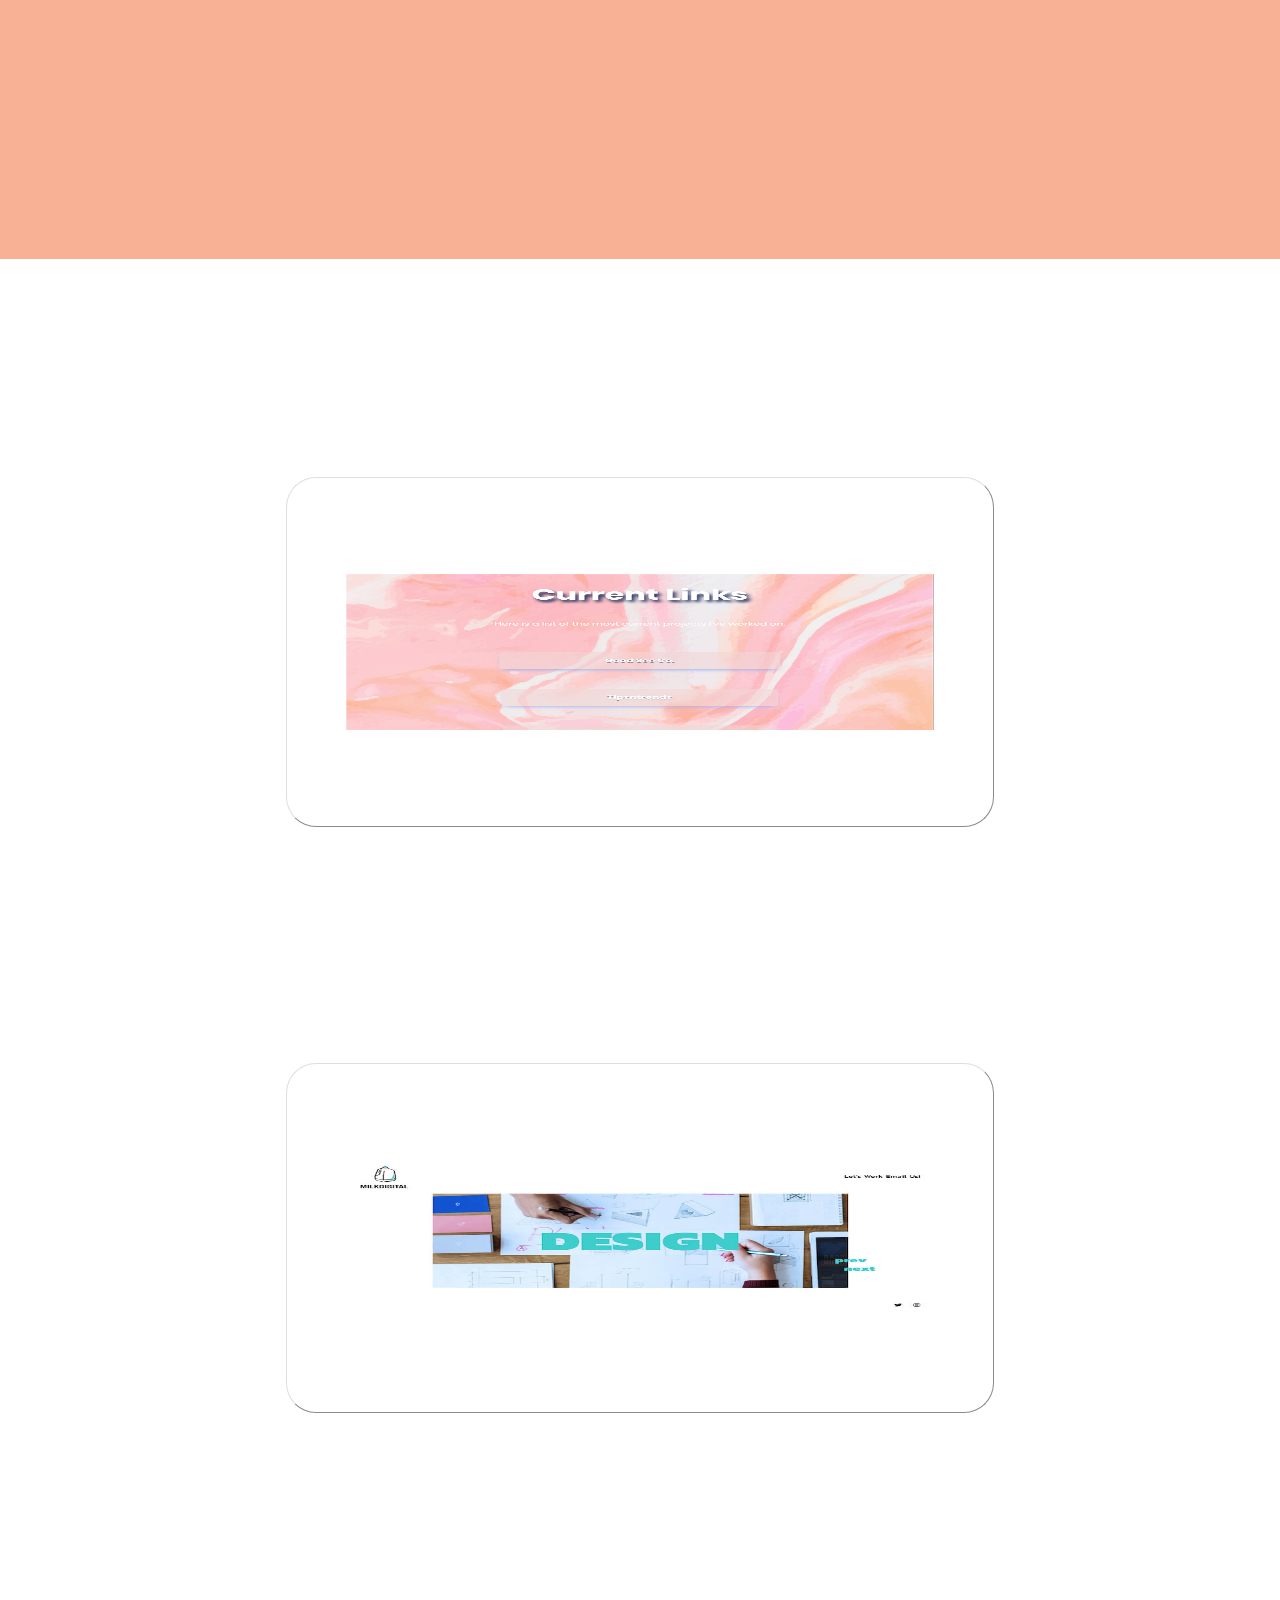
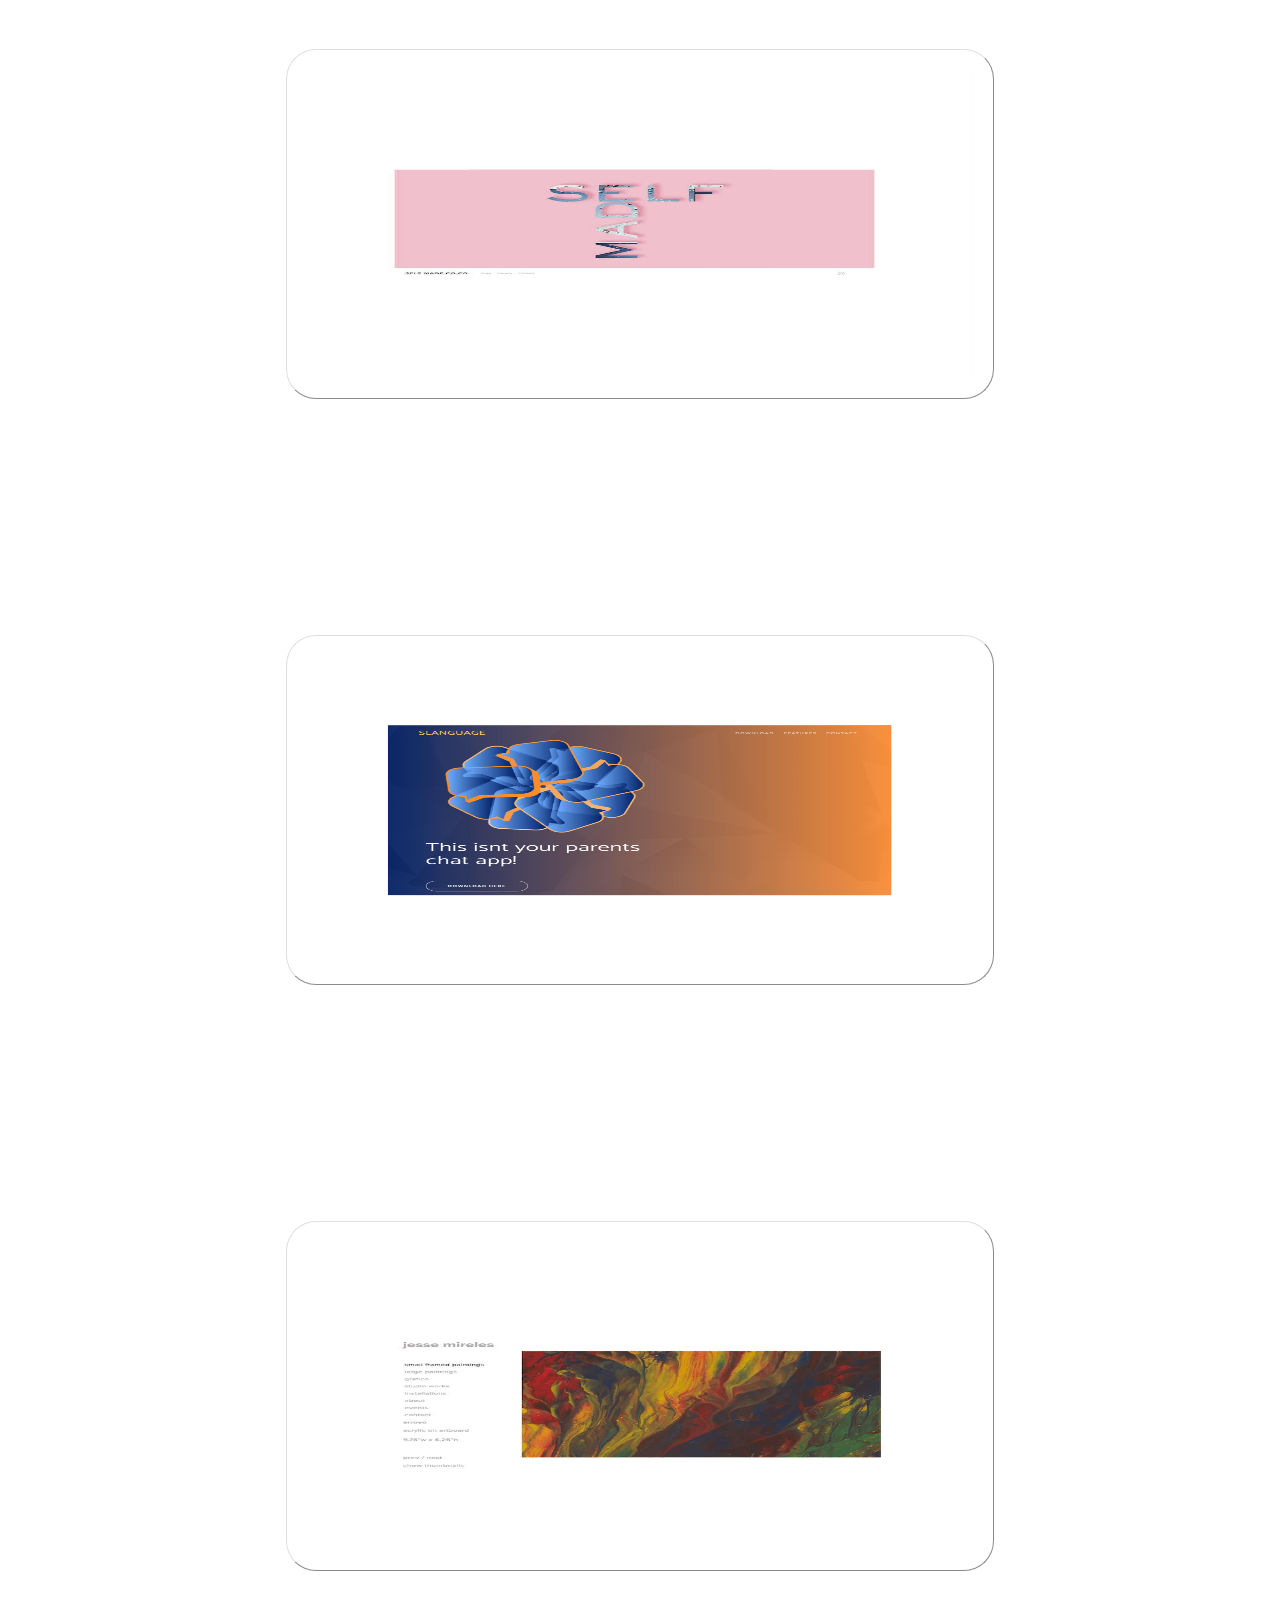
==== commit e958d6d9: "added image and copy" ====
--- a/mobile.html
+++ b/mobile.html
@@ -96,7 +96,7 @@
 
 
 		<ul class="grid">
-      <li class="wo large"><a href="http://www.1hundo.co/"><img class="webby"src="img/wc1.jpg"></a></li>
+      <li class="wo large"><a href="https://boring-kowalevski-28ffad.netlify.com/"><img class="webby"src="img/wc1.jpg"></a></li>
       <li class="wo large"><a href="https://friendly-leavitt-a00166.netlify.com/"><img class="webby"src="img/wc2.jpg"></a></li>
       <li class="wo large"><a href="https://www.selfmadeco.co/"><img class="webby"src="img/wc3.jpg"></a></li>
       <li class="wo large"><a href="https://heuristic-bhabha-fcd670.netlify.com/"><img class="webby"src="img/wc4.jpg"></a></li>
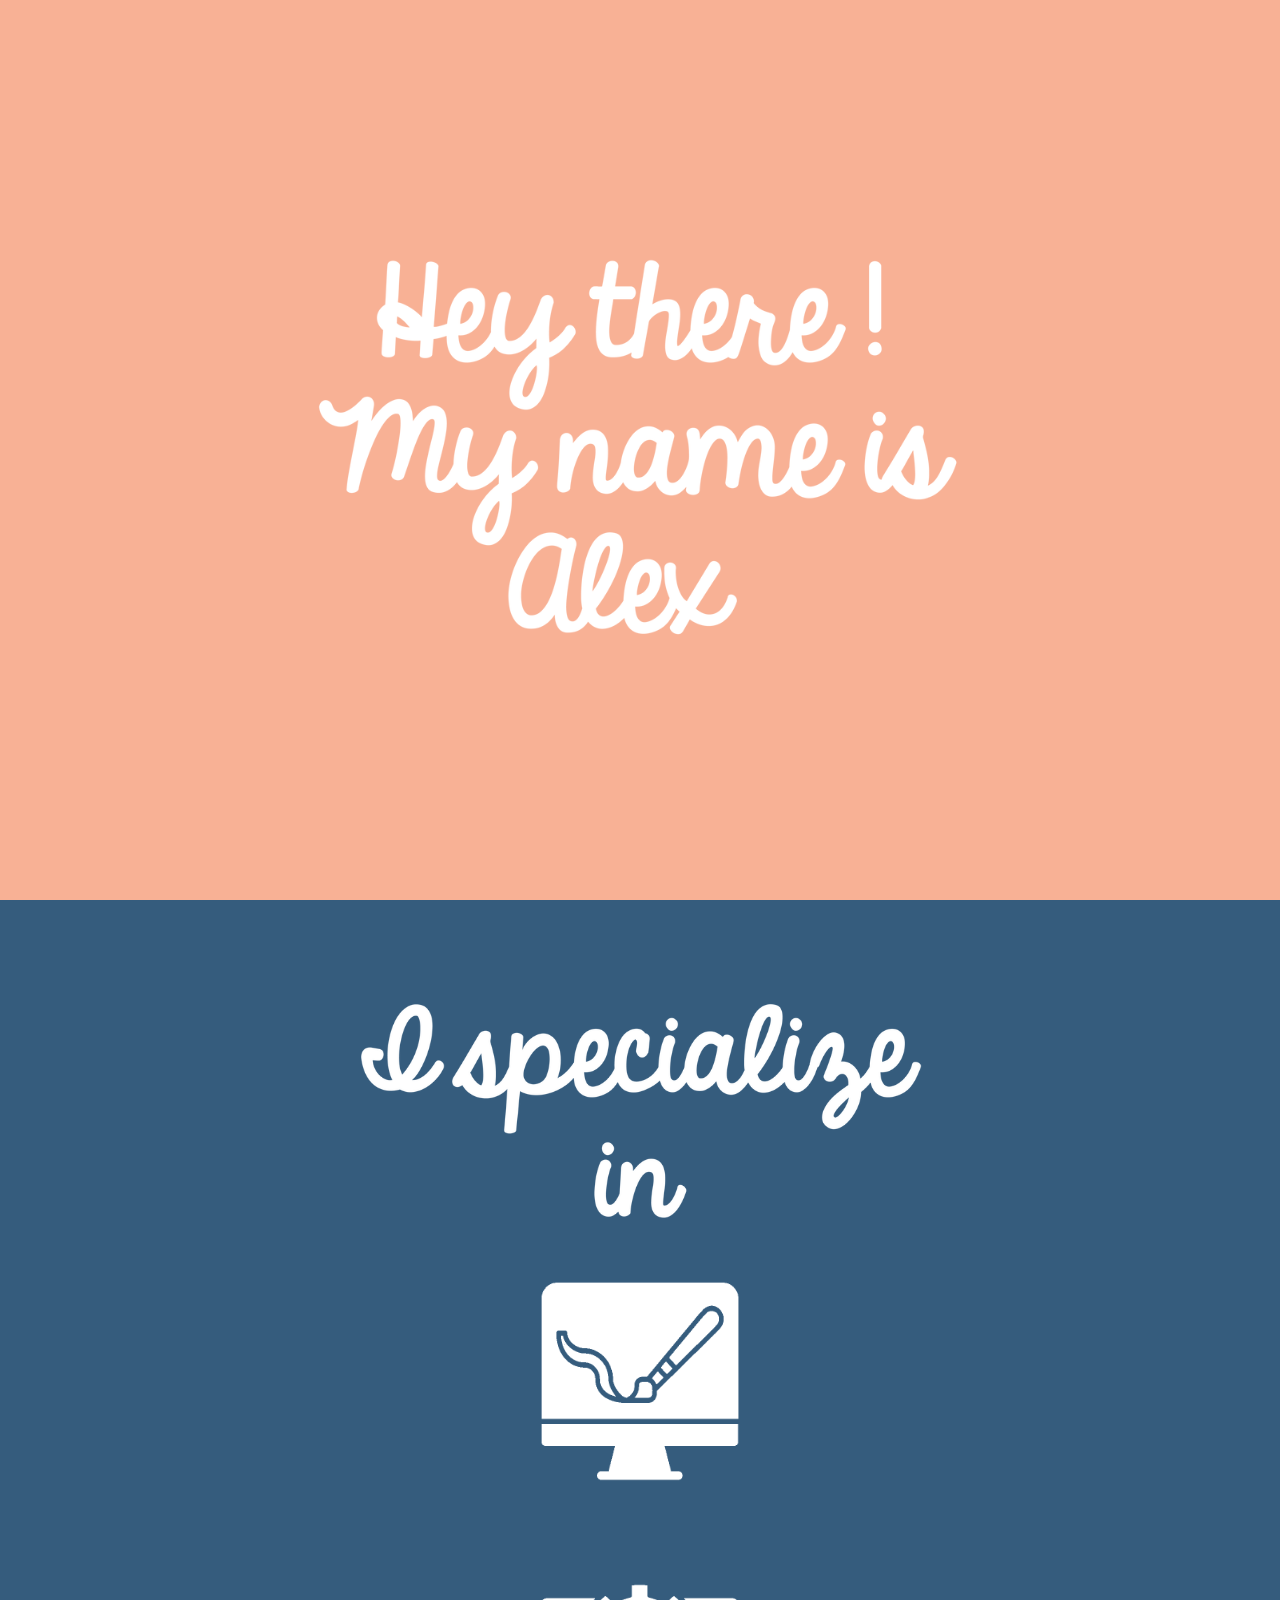
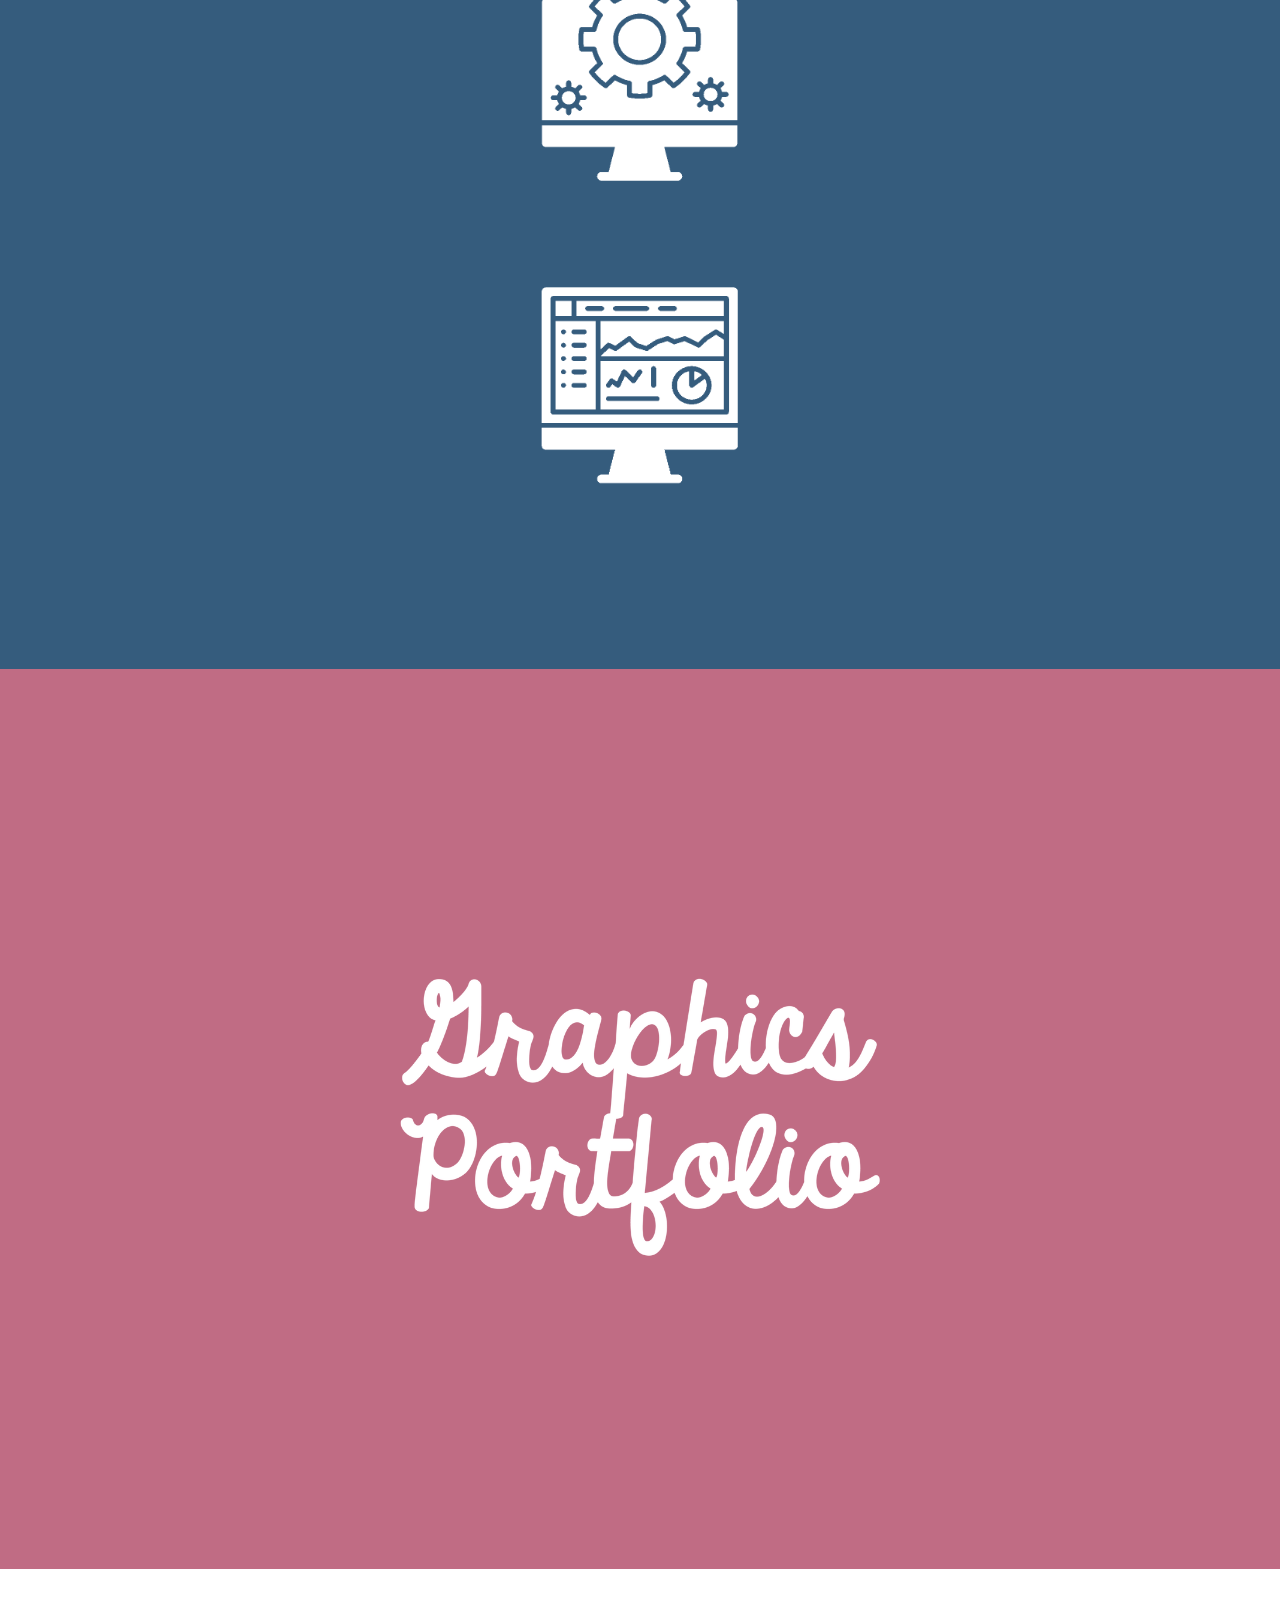
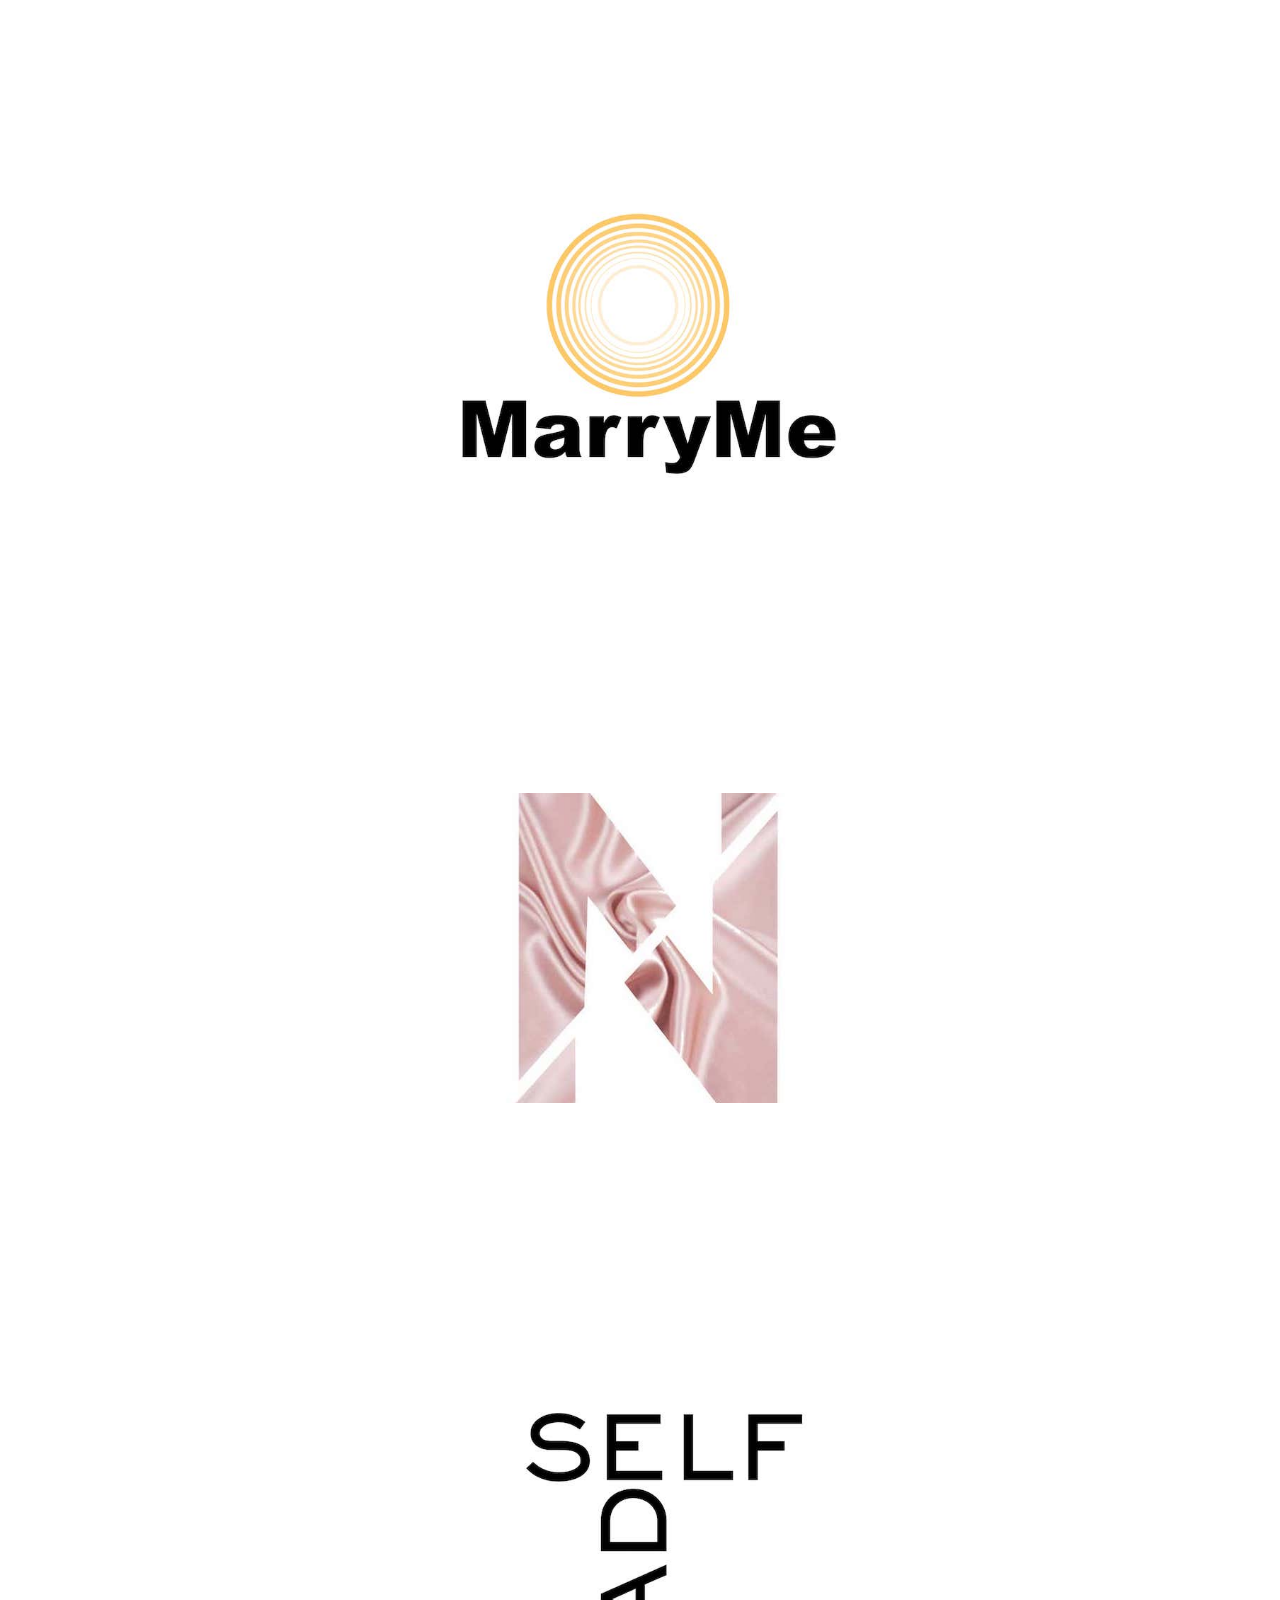
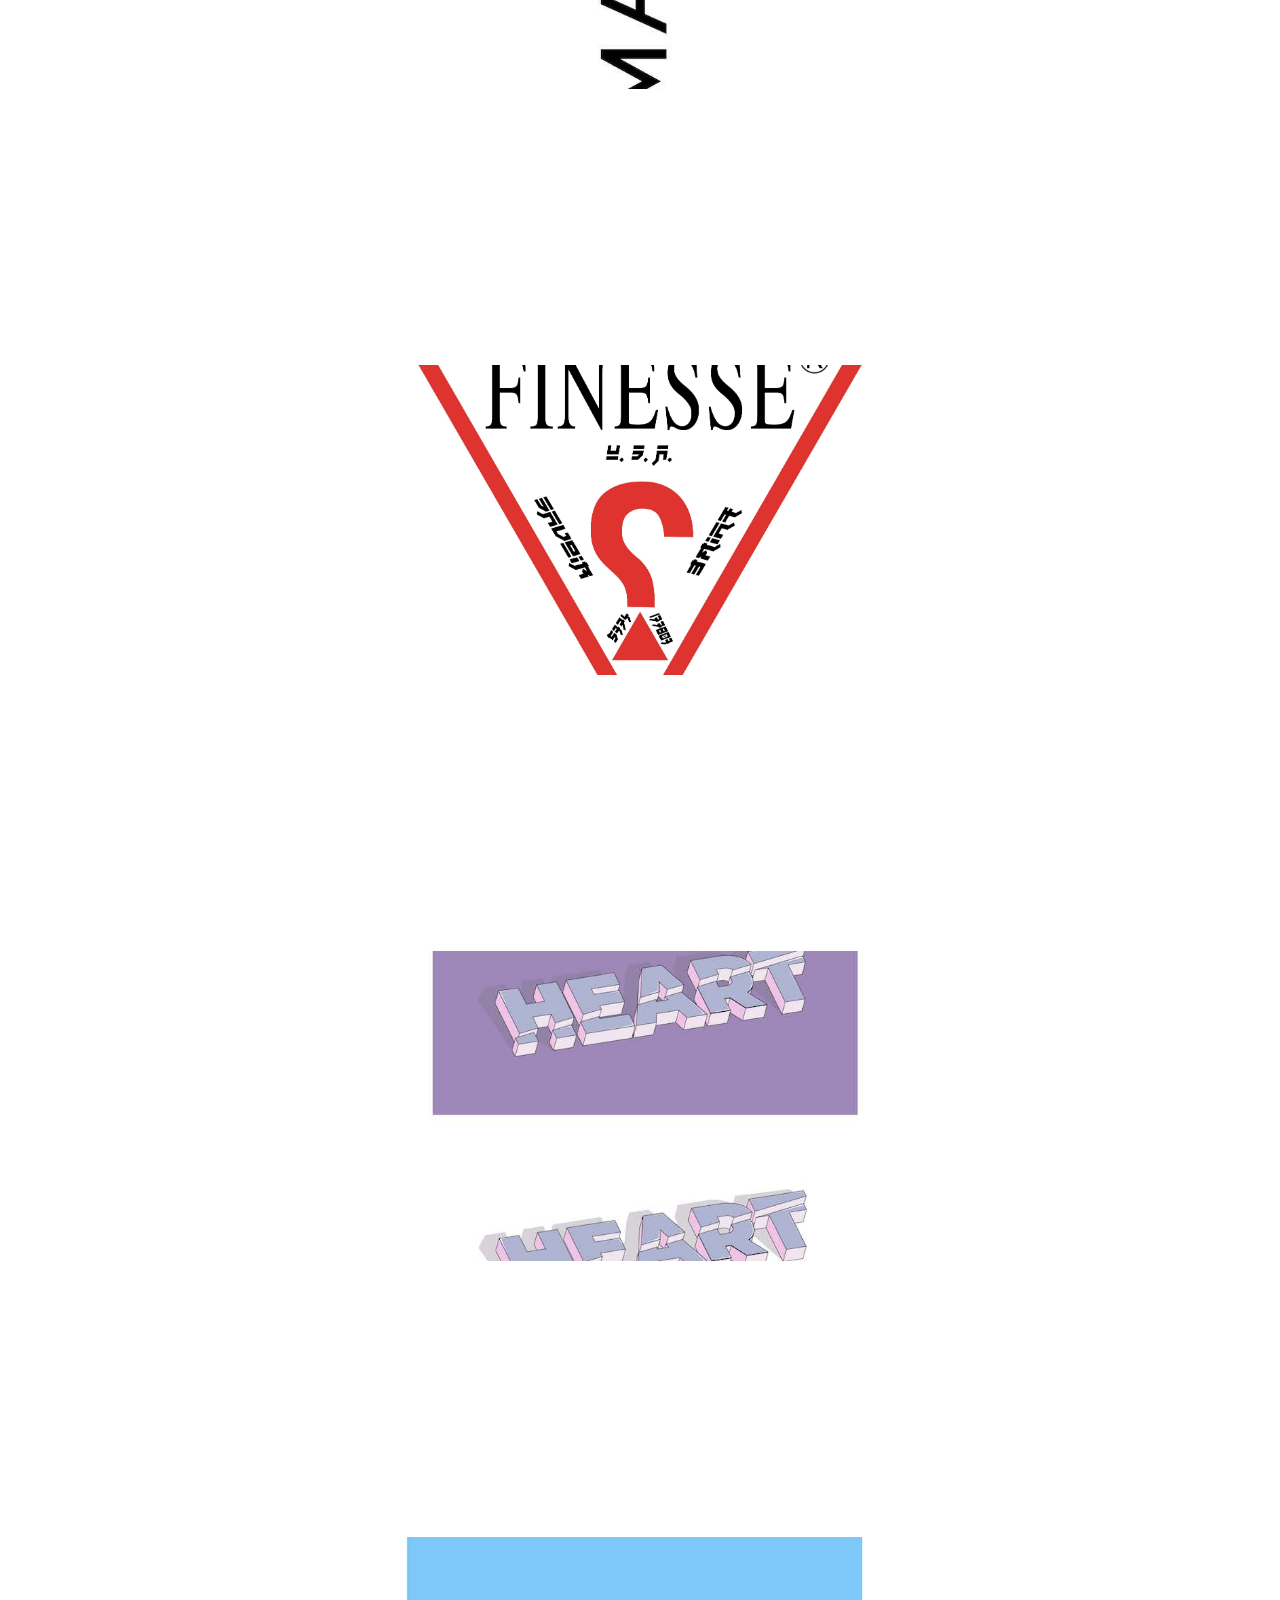
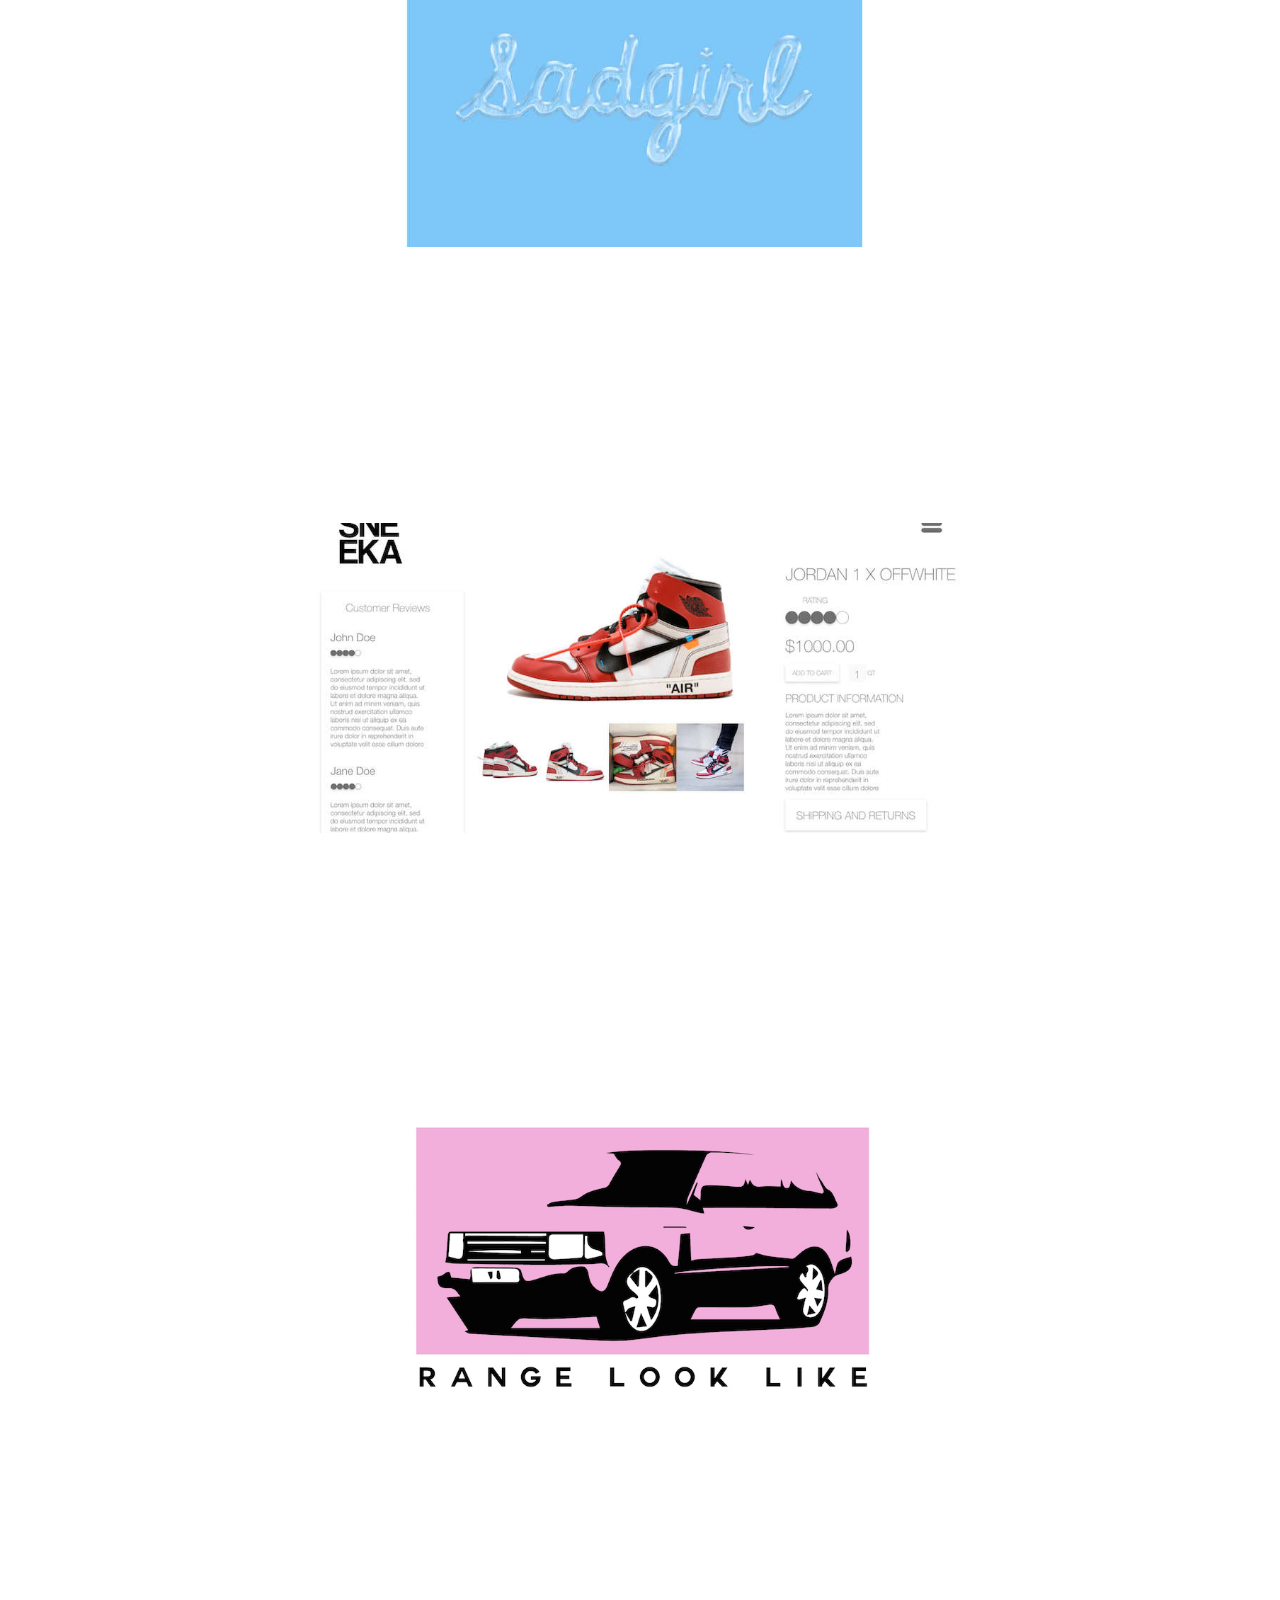
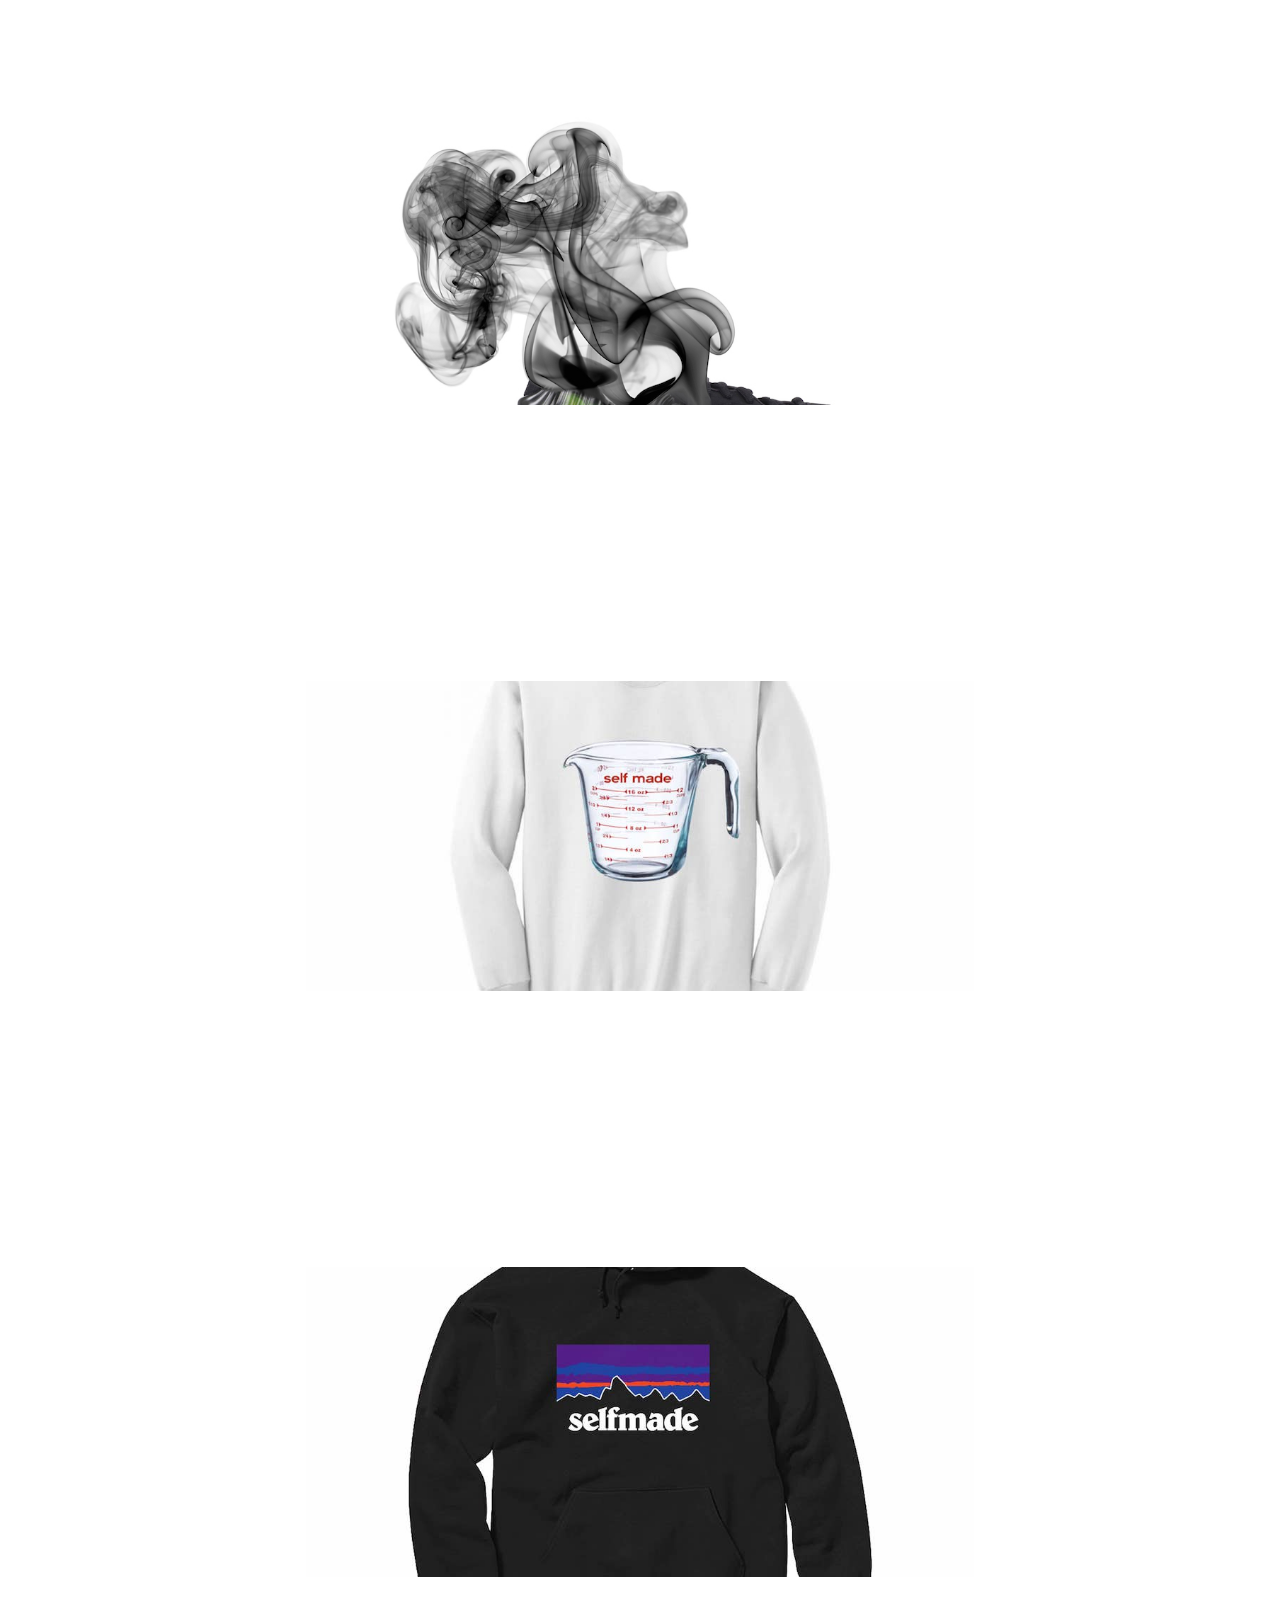
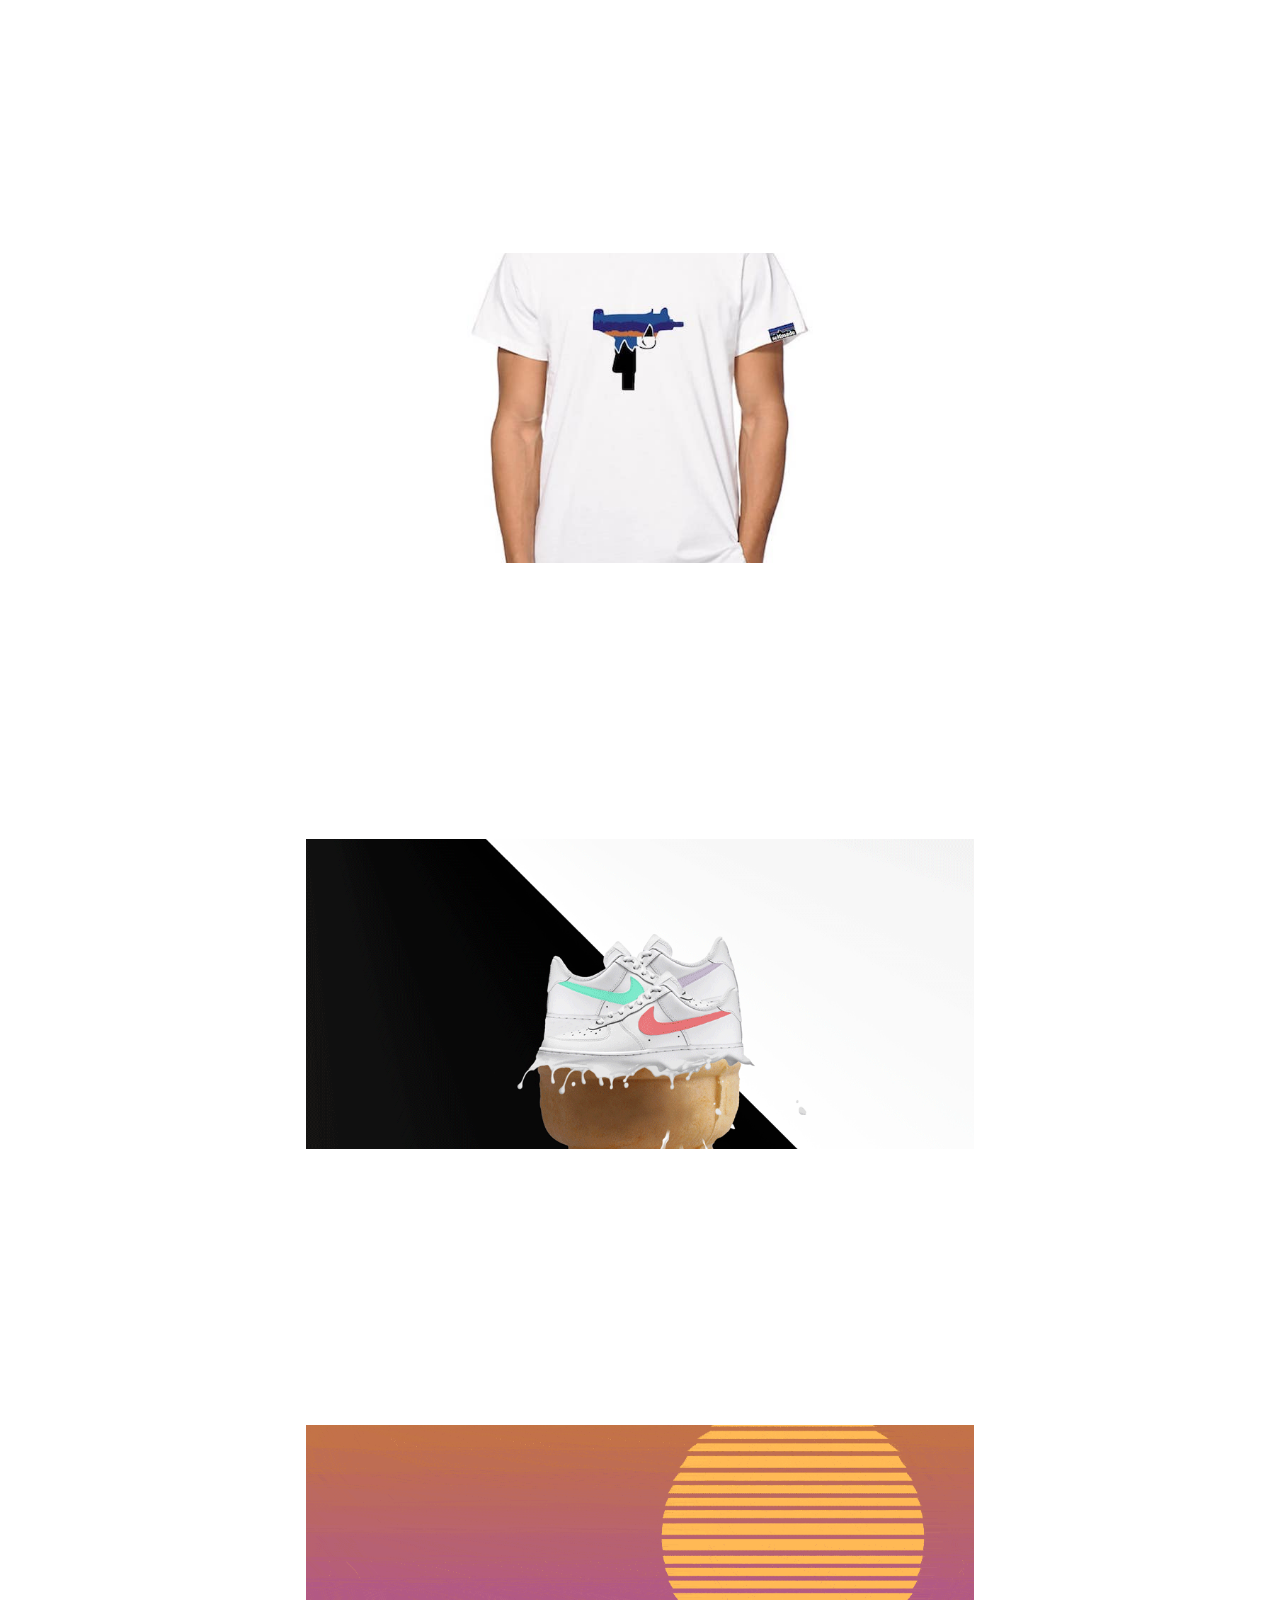
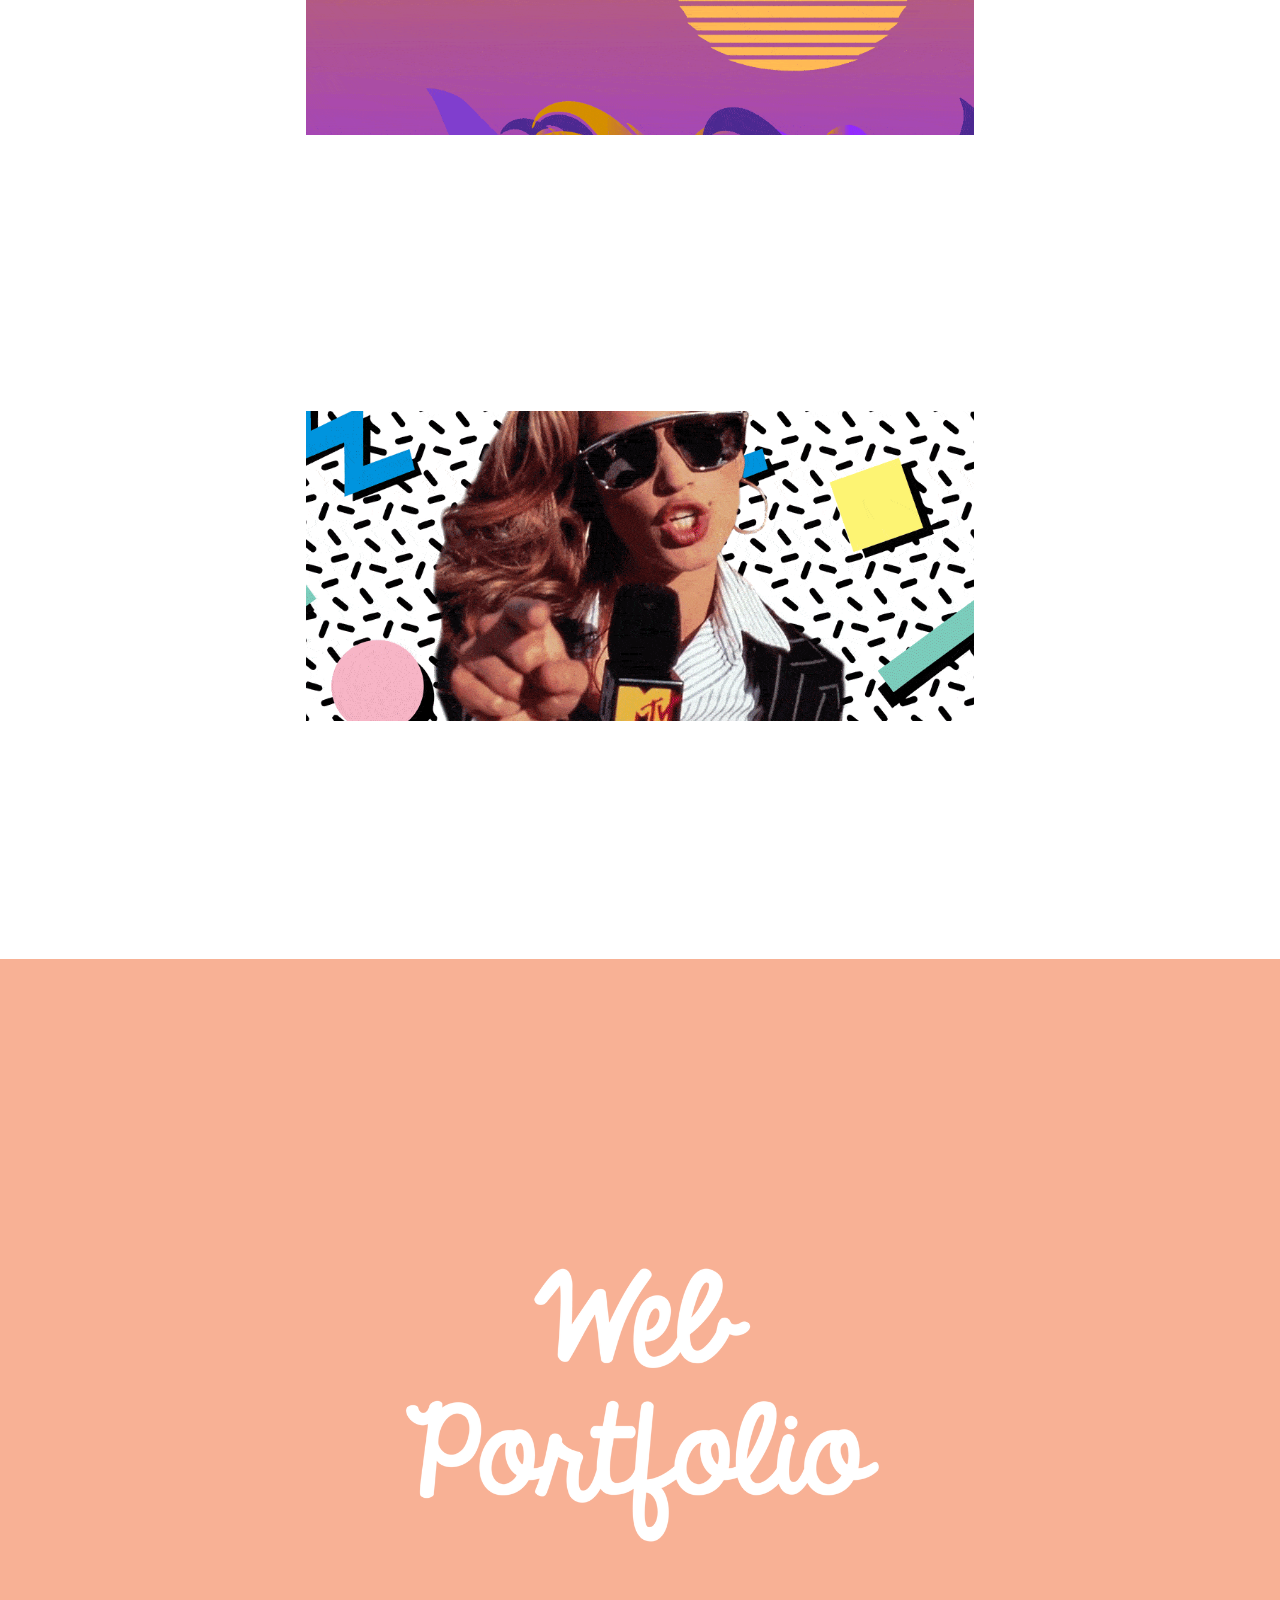
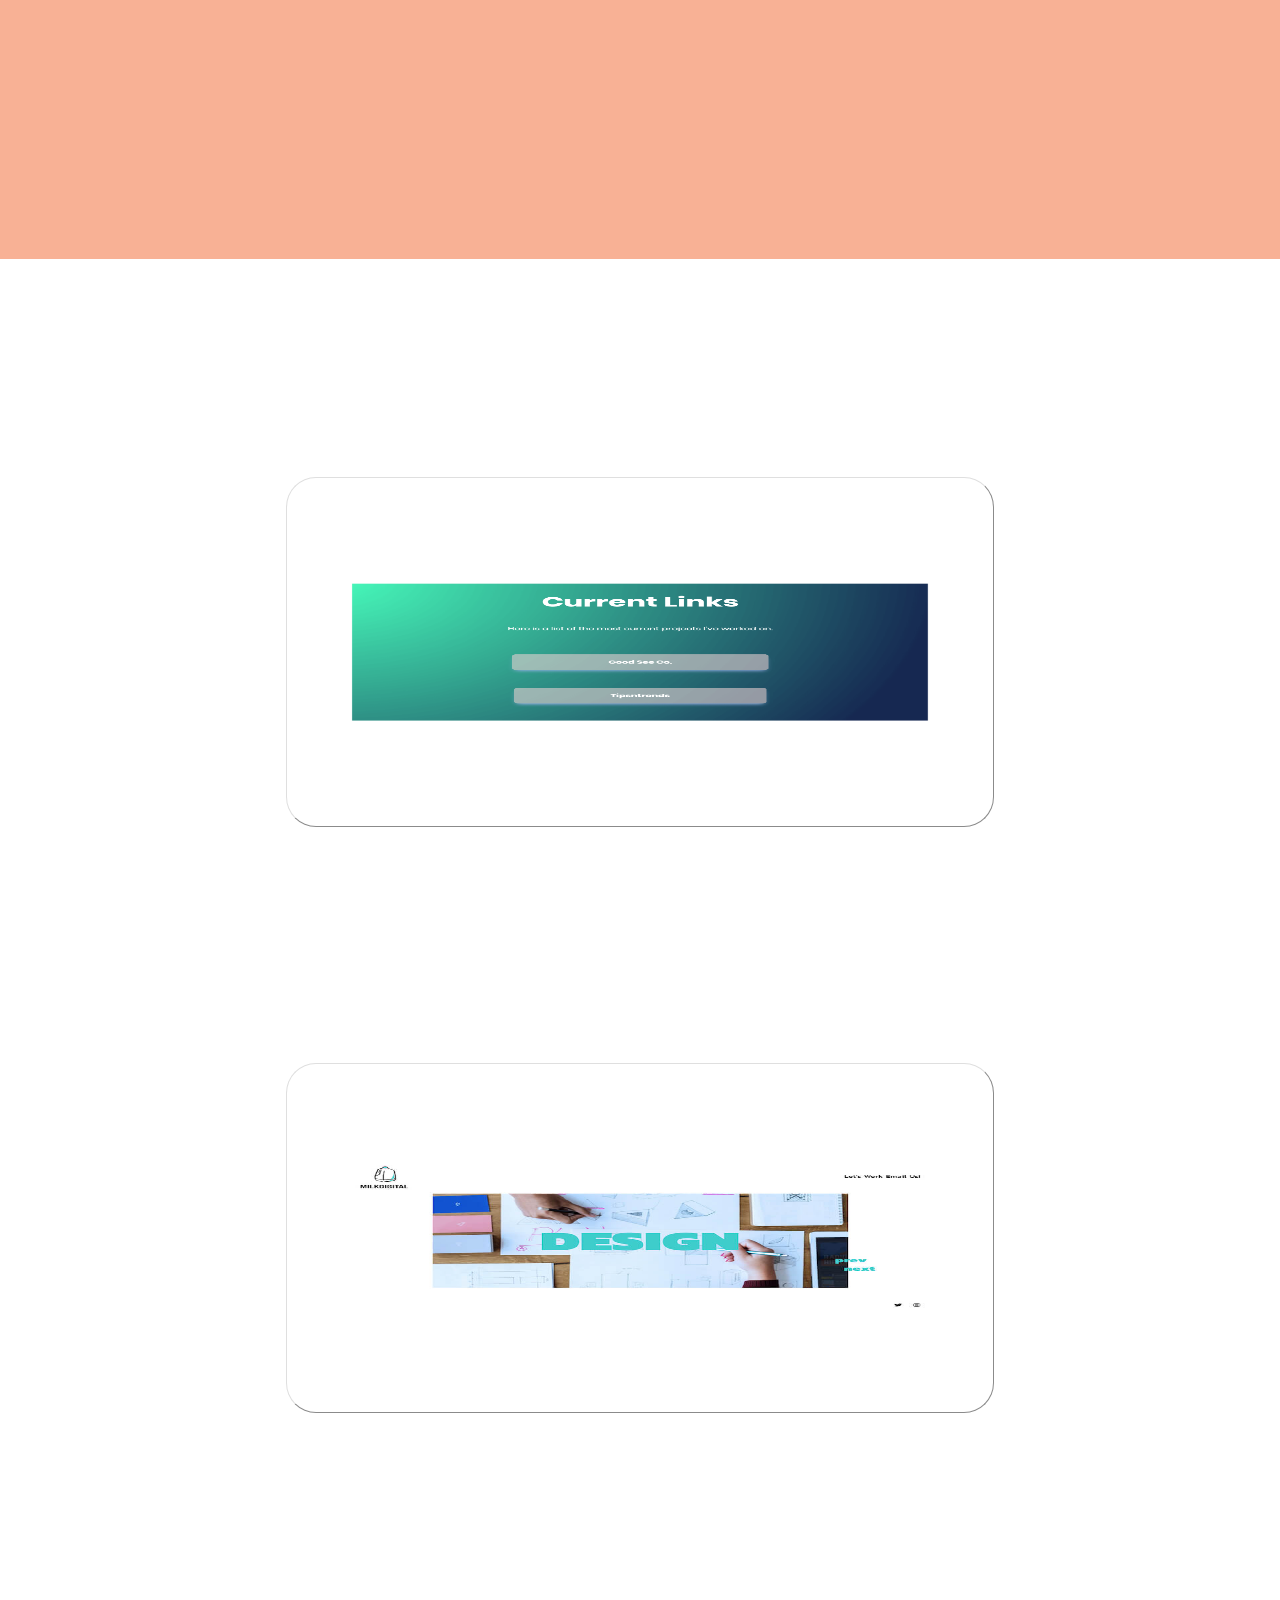
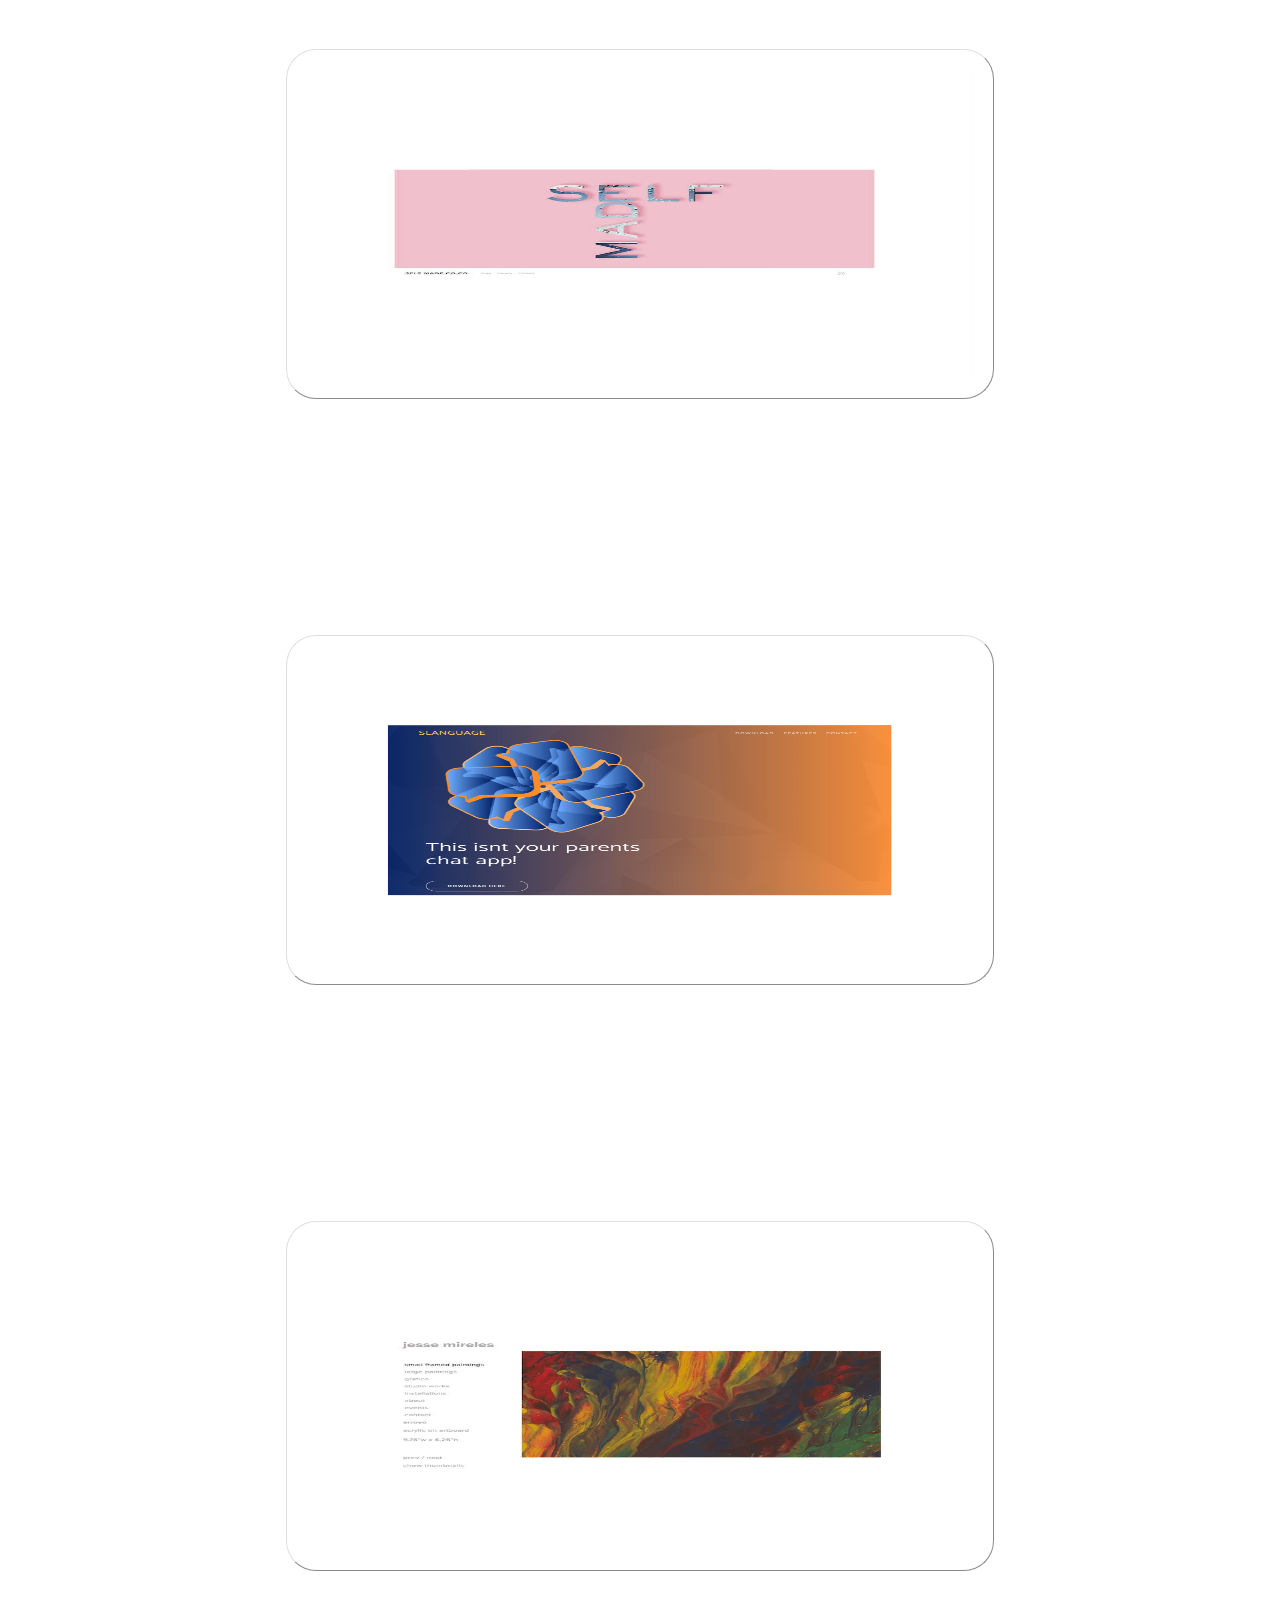
==== commit e6bfbcb6: "updated about written content" ====
--- a/mobile.html
+++ b/mobile.html
@@ -123,7 +123,7 @@
     <br>
     <hr>
     <br>
-    <p class="bioinfo">I am a young creative based out of Venice, California. I have always had an affinity for design, but as I grew up, I also realized I have a knack for recognizing trends and patterns in relation to marketing and business strategy in the digital world. I got my start in content writing, social media marketing and graphic design but was introduced to web development three years ago and fell in love with it.<br><br> I am a proverbial Swiss Army Knife in the digital space. I love to work on a myriad of different projects ranging from digital marketing campaigns logo design to full-scale web application development and everything in between. So please don't hesitate to reach out. I'd love to help!</p><br><hr>
+    <p class="bioinfo">I am a young creative based out of Venice, California. I have always had an affinity for design, but as I grew up, I also realized I have a knack for recognizing trends and patterns in relation to marketing and business strategy in the digital world. I got my start in content writing, social media marketing and graphic design but was introduced to web development five years ago and fell in love with it.<br><br> I am a proverbial Swiss Army Knife in the digital space. I love to work on a myriad of different projects ranging from digital marketing campaigns logo design to full-scale web application development and everything in between. So please don't hesitate to reach out. I'd love to help!</p><br><hr>
 
     </div>
   </section>
